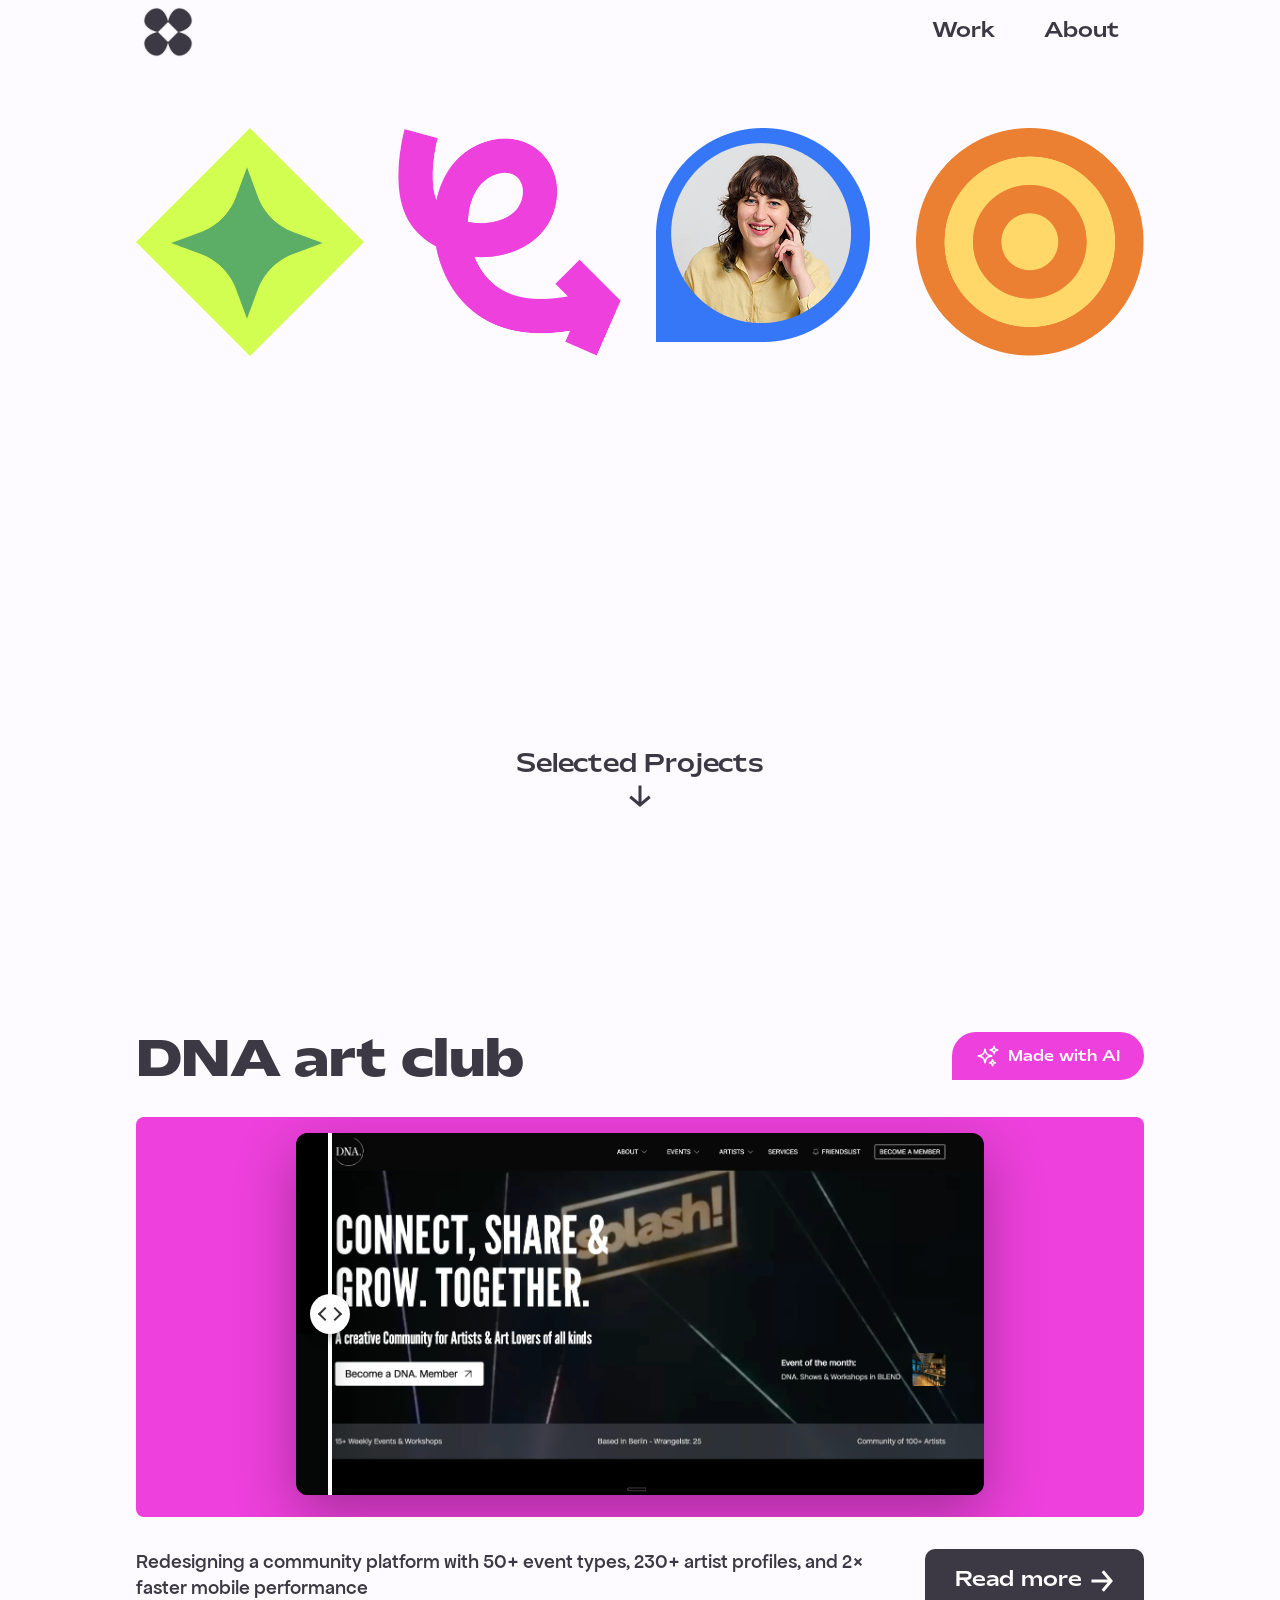
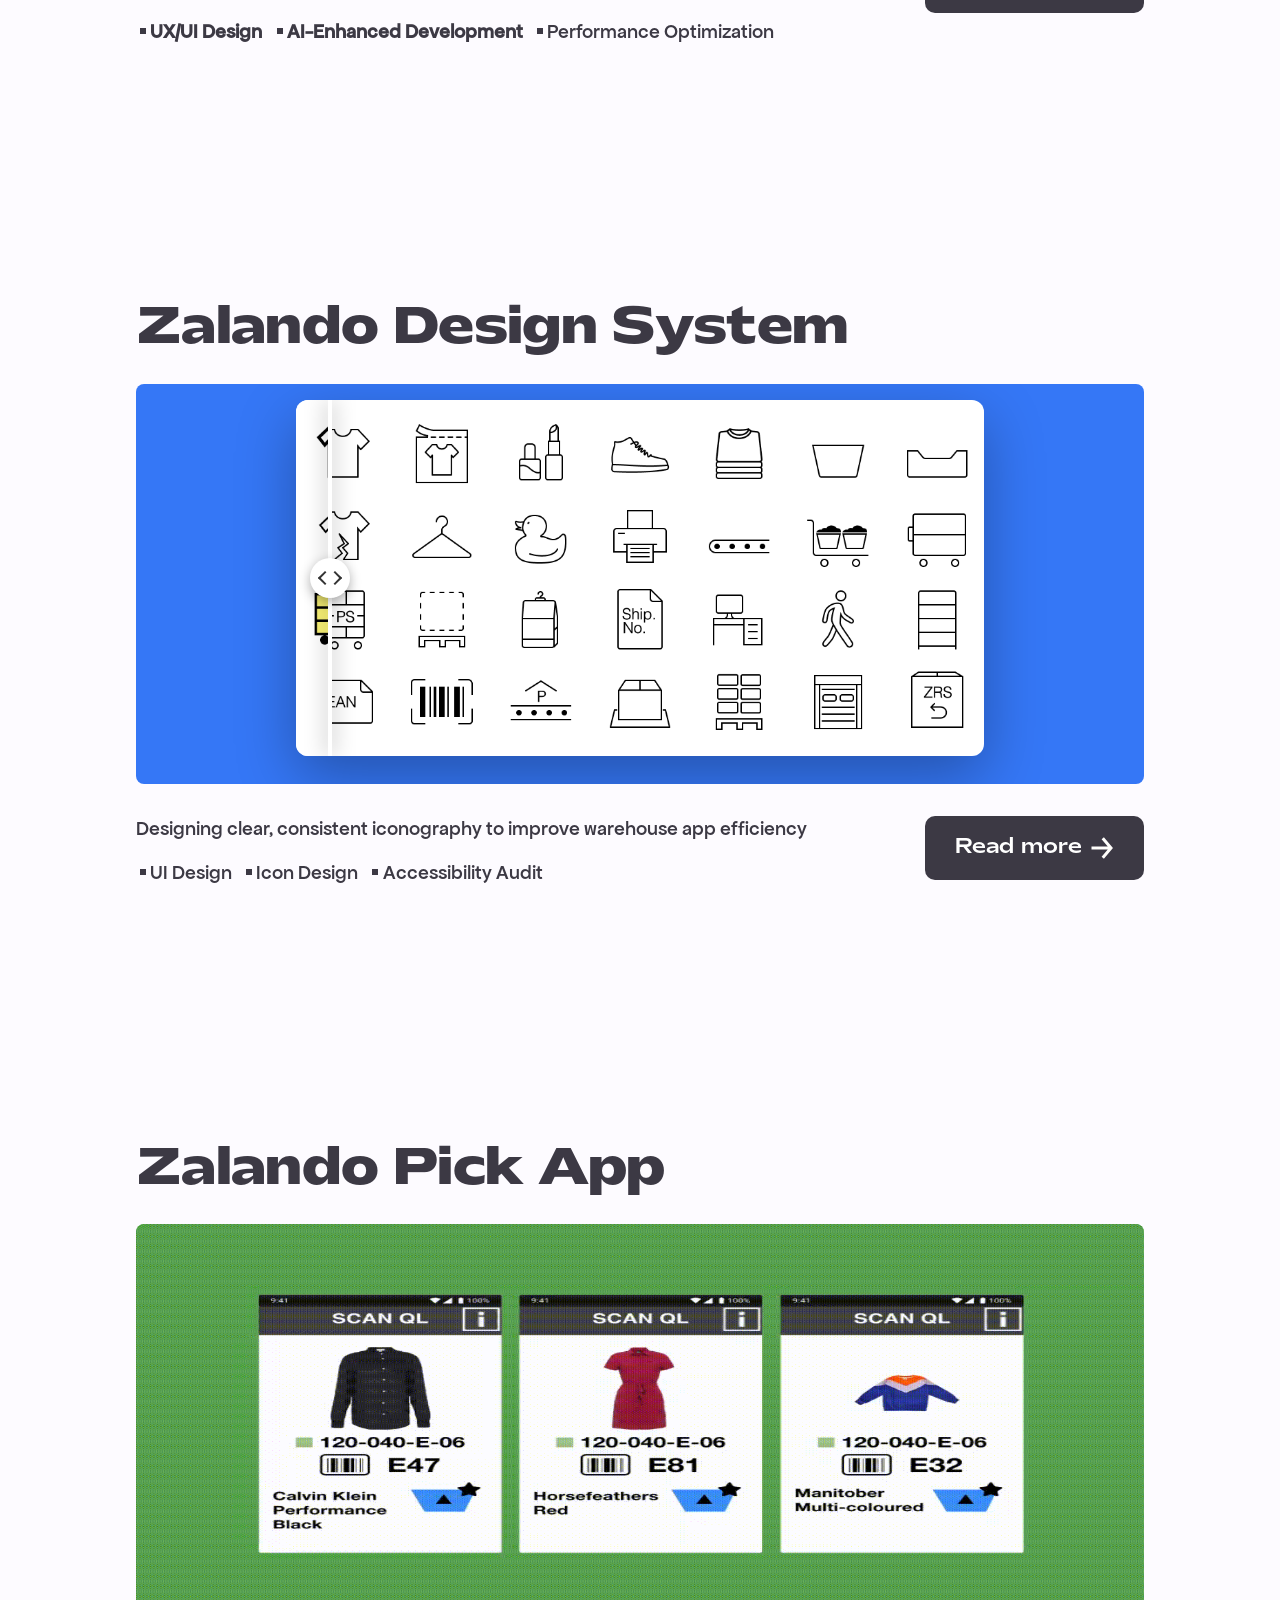
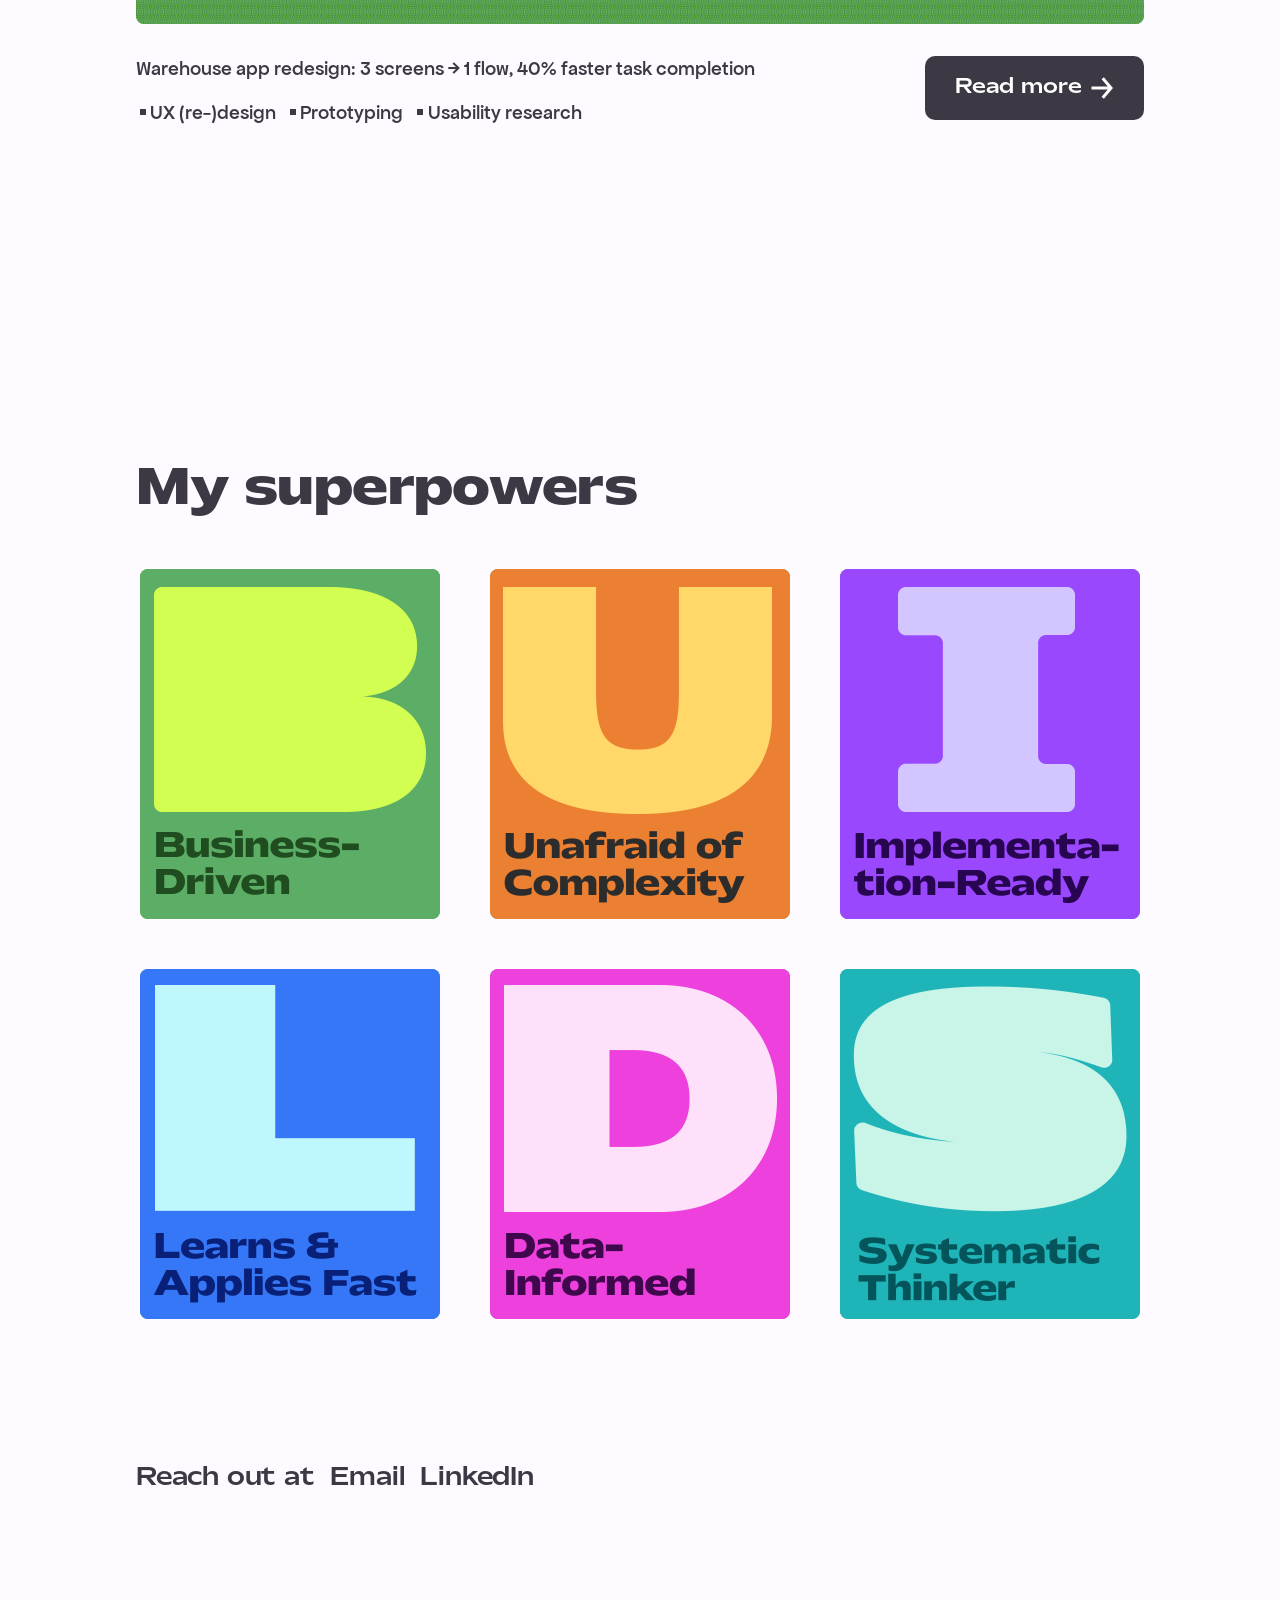
==== index.html @ 2220e1f1 "Add pink hover effect to DNA Art Club read more button" ====
<!DOCTYPE html><!--  Last Published: Mon Apr 06 2026 17:07:35 GMT+0000 (Coordinated Universal Time)  -->
<html data-wf-page="660efa0300e63d18095c25e3" data-wf-site="660efa0300e63d18095c25d5" lang="en">
<head>
  <meta charset="utf-8">
  <title>Product (UX/UI) Design Portfolio of Anastasiia Yezhyzhanska</title>
  <meta content="Product Designer with marketing background who translates data insights into intuitive designs that drive measurable impact. Quickly picks up tools, embraces complexity, values empathy, curiosity, and systematic thinking. Seeking a purpose-driven company with a collaborative design team. Open for job opportunities" name="description">
  <meta content="Product (UX/UI) Design Portfolio of Anastasiia Yezhyzhanska" property="og:title">
  <meta content="https://cdn.prod.website-files.com/660efa0300e63d18095c25d5/685d3a9c6439c8dfc454fe76_website%20thumbnail.png" property="og:image">
  <meta content="Product (UX/UI) Design Portfolio of Anastasiia Yezhyzhanska" property="twitter:title">
  <meta content="width=device-width, initial-scale=1" name="viewport">
  <link href="css/normalize.css" rel="stylesheet" type="text/css">
  <link href="css/webflow.css" rel="stylesheet" type="text/css">
  <link href="css/nastias-portfolio.webflow.css" rel="stylesheet" type="text/css">
  <script type="text/javascript">!function(o,c){var n=c.documentElement,t=" w-mod-";n.className+=t+"js",("ontouchstart"in o||o.DocumentTouch&&c instanceof DocumentTouch)&&(n.className+=t+"touch")}(window,document);</script>
  <link href="images/favicon.png" rel="shortcut icon" type="image/x-icon">
  <link href="images/webclip.png" rel="apple-touch-icon">
  <script type="application/ld+json">
{
  "@context": "https://schema.org",
  "@type": "ProfilePage",
  "name": "Product (UX/UI) Design Portfolio of Anastasiia Yezhyzhanska",
  "description": "Product Designer with marketing background who translates data insights into intuitive designs that drive measurable impact",
  "inLanguage": "en",
  "url": "/",
  "mainEntity": {
    "@type": "Person",
    "name": "Anastasiia Yezhyzhanska",
    "jobTitle": "Product Designer",
    "description": "Product Designer with marketing background who translates data insights into intuitive designs that drive measurable impact",
    "email": "nastia.ez@gmail.com",
    "image": "https://cdn.prod.website-files.com/660efa0300e63d18095c25d5/683c47eebcb1b495164f7d42_Illustration3.png",
    "sameAs": [
      "https://www.linkedin.com/in/anastasia-yeshyshanska/"
    ],
    "knowsAbout": [
      "UX Design",
      "UI Design",
      "Product Design",
      "Digital Marketing",
      "Design Systems",
      "User Research",
      "Usability Testing",
      "Prototyping",
      "Accessibility",
      "Icon Design"
    ],
    "hasCredential": [
      {
        "@type": "EducationalOccupationalCredential",
        "name": "Google UX Design Certificate",
        "credentialCategory": "Professional Certificate"
      },
      {
        "@type": "EducationalOccupationalCredential",
        "name": "Google Digital Marketing Certificate",
        "credentialCategory": "Professional Certificate"
      }
    ]
  }
}
</script>
  <script defer="" src="https://cloud.umami.is/script.js" data-website-id="c76142f6-309d-4f0c-a19d-2bd54506bcb9"></script>
</head>
<body>
  <div data-animation="default" data-collapse="medium" data-duration="400" data-easing="ease" data-easing2="ease" role="banner" class="navbar w-nav">
    <div class="container-nav w-container">
      <a data-w-id="56447990-2431-6577-b7d1-31df146c0014" href="index.html" aria-current="page" class="brand w-nav-brand w--current"><img data-w-id="56447990-2431-6577-b7d1-31df146c0015" loading="lazy" alt="Logo in shape of a flower nastia design black" src="images/Logo-nastia-design-black.png"></a>
      <nav role="navigation" class="nav-menu-mobile w-nav-menu">
        <a data-w-id="56447990-2431-6577-b7d1-31df146c0017" href="#work" class="nav-link w-inline-block">
          <div class="text-link-underline"></div>
          <div class="text-block">Work</div>
        </a>
        <a data-w-id="56447990-2431-6577-b7d1-31df146c001a" href="#about" class="nav-link w-inline-block">
          <div class="text-link-underline"></div>
          <div class="text-block">About</div>
        </a>
      </nav>
      <div class="menu-button w-nav-button"><img loading="lazy" src="images/menu-icon.png" alt="hamburger menu"></div>
    </div>
  </div>
  <section class="section-home-hero">
    <div class="container-large">
      <div id="w-node-_50bcda06-9f12-b8ef-3ac8-9069650fecab-095c25e3" class="w-layout-layout quick-stack-work-main wf-layout-layout">
        <div class="w-layout-cell"><img src="images/Illustration1.png" loading="lazy" style="-webkit-transform:translate3d(0, 0, 0) scale3d(1, 1, 1) rotateX(0) rotateY(0) rotateZ(0deg) skew(0, 0);-moz-transform:translate3d(0, 0, 0) scale3d(1, 1, 1) rotateX(0) rotateY(0) rotateZ(0deg) skew(0, 0);-ms-transform:translate3d(0, 0, 0) scale3d(1, 1, 1) rotateX(0) rotateY(0) rotateZ(0deg) skew(0, 0);transform:translate3d(0, 0, 0) scale3d(1, 1, 1) rotateX(0) rotateY(0) rotateZ(0deg) skew(0, 0)" data-w-id="7b1a85a9-d023-a354-3fd4-c23b3a121c51" alt="Illustration 1 - green diamond"></div>
        <div class="w-layout-cell"><img src="images/Illustration2.png" loading="lazy" style="-webkit-transform:translate3d(0, 0, 0) scale3d(1, 1, 1) rotateX(0) rotateY(0) rotateZ(0deg) skew(0, 0);-moz-transform:translate3d(0, 0, 0) scale3d(1, 1, 1) rotateX(0) rotateY(0) rotateZ(0deg) skew(0, 0);-ms-transform:translate3d(0, 0, 0) scale3d(1, 1, 1) rotateX(0) rotateY(0) rotateZ(0deg) skew(0, 0);transform:translate3d(0, 0, 0) scale3d(1, 1, 1) rotateX(0) rotateY(0) rotateZ(0deg) skew(0, 0)" data-w-id="4d69e1eb-6c72-b77b-f48d-1dcb4fc1de46" alt="Illustration 2 - pink arrow"></div>
        <div class="w-layout-cell"><img src="images/Illustration3.png" loading="lazy" style="-webkit-transform:translate3d(0, 0, 0) scale3d(1, 1, 1) rotateX(0) rotateY(null) rotateZ(0deg) skew(0, 0);-moz-transform:translate3d(0, 0, 0) scale3d(1, 1, 1) rotateX(0) rotateY(null) rotateZ(0deg) skew(0, 0);-ms-transform:translate3d(0, 0, 0) scale3d(1, 1, 1) rotateX(0) rotateY(null) rotateZ(0deg) skew(0, 0);transform:translate3d(0, 0, 0) scale3d(1, 1, 1) rotateX(0) rotateY(null) rotateZ(0deg) skew(0, 0);transform-style:preserve-3d" data-w-id="7535cc50-1205-7c90-1c3f-e87dc323d5d8" alt="Illustration 3 - Anastasiia Yezhyzhanska photo"></div>
        <div class="w-layout-cell"><img src="images/Illustration4.png" loading="lazy" style="-webkit-transform:translate3d(0, 0, 0) scale3d(1, 1, 1) rotateX(0) rotateY(0) rotateZ(0) skew(0deg, 0deg);-moz-transform:translate3d(0, 0, 0) scale3d(1, 1, 1) rotateX(0) rotateY(0) rotateZ(0) skew(0deg, 0deg);-ms-transform:translate3d(0, 0, 0) scale3d(1, 1, 1) rotateX(0) rotateY(0) rotateZ(0) skew(0deg, 0deg);transform:translate3d(0, 0, 0) scale3d(1, 1, 1) rotateX(0) rotateY(0) rotateZ(0) skew(0deg, 0deg)" data-w-id="c585610b-dc27-5aa2-4567-acc34f4bdeef" alt="Illustration 4 - orange aim"></div>
      </div>
      <div id="w-node-af230d68-3199-d7da-4e68-631b4ef4b66f-095c25e3" class="hero-text-wrapper">
        <div id="w-node-db89e01f-3e58-c839-a5f3-46a62ffecd7d-095c25e3" class="w-layout-layout quick-stack-work-main wf-layout-layout">
          <div id="w-node-db89e01f-3e58-c839-a5f3-46a62ffecd7e-095c25e3" class="w-layout-cell">
            <p data-figma-id="119:243" data-w-id="8099e180-950b-e6cb-9d9e-b84ef030b881" style="opacity:0" class="work-main-heading">Hi! I am</p>
          </div>
          <div id="w-node-db89e01f-3e58-c839-a5f3-46a62ffecd80-095c25e3" class="w-layout-cell description-cell">
            <div id="w-node-_919f8e26-0bd6-5692-669b-b07d7eef91b5-095c25e3" data-w-id="919f8e26-0bd6-5692-669b-b07d7eef91b5" style="opacity:0" class="description-container">
              <p data-figma-id="119:244" class="work-description-text"><span class="text-span---description">Product designer</span> who thinks in systems and ships in code</p>
            </div>
          </div>
        </div>
        <div id="w-node-_24a54450-e55d-b4cc-3684-d9b6a762a7eb-095c25e3" class="w-layout-layout quick-stack-work-main wf-layout-layout">
          <div id="w-node-_24a54450-e55d-b4cc-3684-d9b6a762a7f5-095c25e3" class="w-layout-cell">
            <p data-figma-id="119:243" data-w-id="24a54450-e55d-b4cc-3684-d9b6a762a7f6" style="opacity:0" class="work-main-heading">Anastasiia </p>
          </div>
          <div class="w-layout-cell"></div>
        </div>
      </div>
      <div data-figma-id="404:389" class="header-wrapper-center">
        <p data-figma-id="404:391" class="heading-4">Selected Projects</p>
        <a href="#work" class="link-block w-inline-block"><img class="icon-main" src="images/rivet-iconsarrow-left_1.svg" data-figma-image-id="682743377be6f7c9c54f261d" alt="arrow down" data-figma-id="420:235" data-figma-image-hash="8457432488b96727f64a87c9799f0abc" loading="lazy"></a>
      </div>
    </div>
  </section>
  <section id="work" class="section-cards">
    <div class="container-large">
      <div id="w-node-b6030549-5edf-d8e6-b9c5-740bb1b436ab-095c25e3" class="cards-wrapper">
        <div id="w-node-f100ad46-fe5e-e4b2-2926-f27a1928baf6-095c25e3" class="w-layout-layout quick-stack-cards wf-layout-layout">
          <div id="w-node-f100ad46-fe5e-e4b2-2926-f27a1928baf7-095c25e3" class="w-layout-cell">
            <p data-figma-id="404:545" class="heading-2">DNA art club</p>
          </div>
          <div class="w-layout-cell button-wrap-cell">
            <div class="tag-container"><img src="images/sparkles.svg" loading="lazy" alt="" class="icon-small">
              <div class="shine-overlay"></div>
              <p data-figma-id="404:545" class="tag-text">Made with AI</p>
            </div>
          </div>
          <div id="w-node-_3965527d-38bf-eca6-1b6c-5274c863c902-095c25e3" class="w-layout-cell">
            <div class="next-case-wrapper">
              <div class="project-thumbnail dna">
                <div class="w-embed w-script">
                  <div class="before-after-slider">
                    <div class="image-container">
                      <img class="image-after" src="images/home-page-new.webp" alt="After">
                      <img class="image-before" src="images/home-page-old.webp" alt="Before">
                      <div class="slider-handle" id="slider-handle">
                        <div class="slider-line"></div>
                        <div class="slider-button"></div>
                      </div>
                    </div>
                  </div>
                  <style>
  .before-after-slider {
    width: 100%;
    position: relative;
    padding: 3rem 6rem;
  }
  @media (max-width: 478px) {
    .before-after-slider {
      padding: 4rem 0.5rem;
    }
  }
  .image-container {
    position: relative;
    width: 100%;
    overflow: hidden;
    border-radius: 12px;
    box-shadow: 0 20px 60px rgba(0, 0, 0, 0.3);
    cursor: ew-resize;
  }
  .image-after, .image-before {
    display: block;
    width: 100%;
    height: auto;
  }
  .image-before {
    position: absolute;
    top: 0;
    left: 0;
    width: 100%;
    height: 100%;
    object-fit: cover;
    clip-path: inset(0 95% 0 0);
  }
  .slider-handle {
    position: absolute;
    top: 0;
    left: 5%;
    width: 4px;
    height: 100%;
    background: white;
    cursor: ew-resize;
    transform: translateX(-50%);
    z-index: 10;
  }
  .slider-line {
    width: 4px;
    height: 100%;
    background: white;
    box-shadow: 0 0 20px rgba(0,0,0,0.5);
  }
  .slider-button {
    position: absolute;
    top: 50%;
    left: 50%;
    width: 40px;
    height: 40px;
    background: white;
    border-radius: 50%;
    transform: translate(-50%, -50%);
    box-shadow: 0 4px 12px rgba(0,0,0,0.3);
    cursor: ew-resize;
  }
  .slider-button::before,
  .slider-button::after {
    content: '';
    position: absolute;
    top: 50%;
    width: 8px;
    height: 8px;
    border-top: 2px solid #333;
    transform: translateY(-50%);
  }
  .slider-button::before {
    left: 10px;
    border-left: 2px solid #333;
    transform: translateY(-50%) rotate(-45deg);
  }
  .slider-button::after {
    right: 10px;
    border-right: 2px solid #333;
    transform: translateY(-50%) rotate(45deg);
  }
</style>
                  <script>
(function() {
  const container = document.querySelector('.image-container');
  const handle = document.getElementById('slider-handle');
  const beforeImage = document.querySelector('.image-before');
  if (!container || !handle || !beforeImage) return;
  let isDragging = false;
  function updateSlider(x) {
    const rect = container.getBoundingClientRect();
    const position = Math.max(0, Math.min(x - rect.left, rect.width));
    const percentage = (position / rect.width) * 100;
    handle.style.left = percentage + '%';
    beforeImage.style.clipPath = `inset(0 ${100 - percentage}% 0 0)`;
  }
  handle.addEventListener('mousedown', function(e) {
    isDragging = true;
    e.preventDefault();
  });
  container.addEventListener('mousedown', function(e) {
    isDragging = true;
    updateSlider(e.clientX);
  });
  document.addEventListener('mousemove', function(e) {
    if (!isDragging) return;
    updateSlider(e.clientX);
  });
  document.addEventListener('mouseup', function() {
    isDragging = false;
  });
  handle.addEventListener('touchstart', function(e) {
    isDragging = true;
    e.preventDefault();
  });
  container.addEventListener('touchstart', function(e) {
    isDragging = true;
    updateSlider(e.touches[0].clientX);
  });
  document.addEventListener('touchmove', function(e) {
    if (!isDragging) return;
    updateSlider(e.touches[0].clientX);
  });
  document.addEventListener('touchend', function() {
    isDragging = false;
  });
})();
</script>
                  <style>
/* Hero Section Spacing */
.before-after-slider {
  padding: 1rem 10rem; !important;
}
/* Adjust for tablet */
@media (max-width: 640px) {
.before-after-slider {
  padding: 5rem 1rem; !important;
  }
}
/* Adjust for mobile horizontal */
@media (max-width: 480px) {
.before-after-slider {
  padding: 5rem 1rem; !important;
  }
}
/* Adjust for mobile */
@media (max-width: 320px) {
 .before-after-slider {
  padding: 5rem 2rem; !important;
  }
}
</style>
                </div>
              </div>
            </div>
          </div>
          <div id="w-node-_7e571279-a454-82a2-b27e-b33bcfc781bf-095c25e3" class="w-layout-cell">
            <div data-figma-id="404:544" class="card-content">
              <p data-figma-id="404:547" class="paragraph">Redesigning a community platform with 50+ event types, 230+ artist profiles, and 2× faster mobile performance</p>
              <div data-figma-id="404:548" class="tags">
                <div data-figma-id="404:549" class="tag">
                  <div data-figma-id="404:550" class="icon-list-2"><img class="list-point" src="images/Rectangle-1307.svg" data-figma-image-id="6827433710b7e301ffc41c4a" alt="List point" data-figma-id="404:551" data-figma-image-hash="bd3e3599511490757391ec1d97a3c4b4" loading="lazy"></div>
                  <p data-figma-id="404:552" class="paragraph"><strong>UX/UI Design</strong></p>
                </div>
                <div data-figma-id="404:553" class="tag">
                  <div data-figma-id="404:554" class="icon-list-2"><img class="list-point" src="images/Rectangle-1307.svg" data-figma-image-id="6827433710b7e301ffc41c4a" alt="List point" data-figma-id="404:555" data-figma-image-hash="bd3e3599511490757391ec1d97a3c4b4" loading="lazy"></div>
                  <p data-figma-id="404:556" class="paragraph"><strong>AI-Enhanced Development</strong></p>
                </div>
                <div data-figma-id="404:557" class="tag">
                  <div data-figma-id="404:558" class="icon-list-2"><img class="list-point" src="images/Rectangle-1307.svg" data-figma-image-id="6827433710b7e301ffc41c4a" alt="List point" data-figma-id="404:559" data-figma-image-hash="bd3e3599511490757391ec1d97a3c4b4" loading="lazy"></div>
                  <p data-figma-id="404:560" class="paragraph">Performance Optimization</p>
                </div>
              </div>
            </div>
          </div>
          <div class="w-layout-cell button-wrap-cell">
            <a data-umami-event="dna-button" href="dna-art-club-redesign.html" class="link-block w-inline-block">
              <div class="button-wrap is-pink">
                <div class="button-inner">
                  <div class="button-text-wrapper">
                    <div text="Text" class="button-text">Read more</div>
                  </div>
                  <div class="button-icon"><img class="icon-main" src="images/rivet-iconsarrow-left.svg" data-figma-image-id="682743377be6f7c9c54f261d" alt="arrow right" data-figma-id="420:235" data-figma-image-hash="8457432488b96727f64a87c9799f0abc" loading="lazy"></div>
                </div>
              </div>
            </a>
          </div>
        </div>
        <div id="w-node-_4ea96eeb-da43-803b-d25f-08441fb6e2c2-095c25e3" class="w-layout-layout quick-stack-cards wf-layout-layout">
          <div id="w-node-_4ea96eeb-da43-803b-d25f-08441fb6e2c3-095c25e3" class="w-layout-cell">
            <p data-figma-id="404:545" class="heading-2">Zalando Design System</p>
          </div>
          <div class="w-layout-cell"></div>
          <div id="w-node-_4ea96eeb-da43-803b-d25f-08441fb6e2c7-095c25e3" class="w-layout-cell">
            <div class="next-case-wrapper">
              <div class="project-thumbnail zds">
                <div class="w-embed w-script">
                  <div class="before-after-slider">
                    <div class="image-container">
                      <img class="image-after" src="images/ZDS-before.png" alt="After">
                      <img class="image-before" src="images/ZDS-after.png" alt="Before">
                      <div class="slider-handle">
                        <div class="slider-line"></div>
                        <div class="slider-button"></div>
                      </div>
                    </div>
                  </div>
                  <style>
  .before-after-slider {
    width: 100%;
    position: relative;
    padding: 3rem 6rem;
  }
  @media (max-width: 478px) {
    .before-after-slider {
      padding: 4rem 0.5rem;
    }
  }
  .image-container {
    position: relative;
    width: 100%;
    overflow: hidden;
    border-radius: 12px;
    box-shadow: 0 20px 60px rgba(0, 0, 0, 0.3);
    cursor: ew-resize;
  }
  .image-after, .image-before {
    display: block;
    width: 100%;
    height: auto;
  }
  .image-before {
    position: absolute;
    top: 0;
    left: 0;
    width: 100%;
    height: 100%;
    object-fit: cover;
    clip-path: inset(0 95% 0 0);
  }
  .slider-handle {
    position: absolute;
    top: 0;
    left: 5%;
    width: 4px;
    height: 100%;
    background: white;
    cursor: ew-resize;
    transform: translateX(-50%);
    z-index: 10;
  }
  .slider-line {
    width: 4px;
    height: 100%;
    background: white;
    box-shadow: 0 0 20px rgba(0,0,0,0.5);
  }
  .slider-button {
    position: absolute;
    top: 50%;
    left: 50%;
    width: 40px;
    height: 40px;
    background: white;
    border-radius: 50%;
    transform: translate(-50%, -50%);
    box-shadow: 0 4px 12px rgba(0,0,0,0.3);
    cursor: ew-resize;
  }
  .slider-button::before,
  .slider-button::after {
    content: '';
    position: absolute;
    top: 50%;
    width: 8px;
    height: 8px;
    border-top: 2px solid #333;
    transform: translateY(-50%);
  }
  .slider-button::before {
    left: 10px;
    border-left: 2px solid #333;
    transform: translateY(-50%) rotate(-45deg);
  }
  .slider-button::after {
    right: 10px;
    border-right: 2px solid #333;
    transform: translateY(-50%) rotate(45deg);
  }
</style>
                  <script>
document.querySelectorAll('.before-after-slider').forEach(slider => {
  const container = slider.querySelector('.image-container');
  const handle = slider.querySelector('.slider-handle');
  const beforeImage = slider.querySelector('.image-before');
  if (!container || !handle || !beforeImage) return;
  let isDragging = false;
  function updateSlider(x) {
    const rect = container.getBoundingClientRect();
    const position = Math.max(0, Math.min(x - rect.left, rect.width));
    const percentage = (position / rect.width) * 100;
    handle.style.left = percentage + '%';
    beforeImage.style.clipPath = `inset(0 ${100 - percentage}% 0 0)`;
  }
  handle.addEventListener('mousedown', (e) => { isDragging = true; e.preventDefault(); });
  container.addEventListener('mousedown', (e) => { isDragging = true; updateSlider(e.clientX); });
  document.addEventListener('mousemove', (e) => { if (isDragging) updateSlider(e.clientX); });
  document.addEventListener('mouseup', () => { isDragging = false; });
  handle.addEventListener('touchstart', (e) => { isDragging = true; e.preventDefault(); });
  container.addEventListener('touchstart', (e) => { isDragging = true; updateSlider(e.touches[0].clientX); });
  document.addEventListener('touchmove', (e) => { if (isDragging) updateSlider(e.touches[0].clientX); });
  document.addEventListener('touchend', () => { isDragging = false; });
});
</script>
                  <style>
/* Hero Section Spacing */
.before-after-slider {
  padding: 1rem 10rem; !important;
}
/* Adjust for tablet */
@media (max-width: 640px) {
.before-after-slider {
  padding: 5rem 1rem; !important;
  }
}
/* Adjust for mobile horizontal */
@media (max-width: 480px) {
.before-after-slider {
  padding: 5rem 1rem; !important;
  }
}
/* Adjust for mobile */
@media (max-width: 320px) {
 .before-after-slider {
  padding: 5rem 2rem; !important;
  }
}
</style>
                </div>
              </div>
            </div>
          </div>
          <div id="w-node-_4ea96eeb-da43-803b-d25f-08441fb6e2cb-095c25e3" class="w-layout-cell">
            <div data-figma-id="404:544" class="card-content">
              <p data-figma-id="404:547" class="paragraph">Designing clear, consistent iconography to improve warehouse app efficiency</p>
              <div data-figma-id="404:548" class="tags">
                <div data-figma-id="404:549" class="tag">
                  <div data-figma-id="404:550" class="icon-list-2"><img class="list-point" src="images/Rectangle-1307.svg" data-figma-image-id="6827433710b7e301ffc41c4a" alt="List point" data-figma-id="404:551" data-figma-image-hash="bd3e3599511490757391ec1d97a3c4b4" loading="lazy"></div>
                  <p data-figma-id="404:552" class="paragraph">UI Design</p>
                </div>
                <div data-figma-id="404:553" class="tag">
                  <div data-figma-id="404:554" class="icon-list-2"><img class="list-point" src="images/Rectangle-1307.svg" data-figma-image-id="6827433710b7e301ffc41c4a" alt="List point" data-figma-id="404:555" data-figma-image-hash="bd3e3599511490757391ec1d97a3c4b4" loading="lazy"></div>
                  <p data-figma-id="404:556" class="paragraph">Icon Design</p>
                </div>
                <div data-figma-id="404:557" class="tag">
                  <div data-figma-id="404:558" class="icon-list-2"><img class="list-point" src="images/Rectangle-1307.svg" data-figma-image-id="6827433710b7e301ffc41c4a" alt="List point" data-figma-id="404:559" data-figma-image-hash="bd3e3599511490757391ec1d97a3c4b4" loading="lazy"></div>
                  <p data-figma-id="404:560" class="paragraph">Accessibility Audit</p>
                </div>
              </div>
            </div>
          </div>
          <div class="w-layout-cell button-wrap-cell">
            <a data-umami-event="zds-button" href="zalando-design-system.html" class="link-block w-inline-block">
              <div class="button-wrap is-blue">
                <div class="button-inner">
                  <div class="button-text-wrapper">
                    <div text="Text" class="button-text">Read more</div>
                  </div>
                  <div class="button-icon"><img class="icon-main" src="images/rivet-iconsarrow-left.svg" data-figma-image-id="682743377be6f7c9c54f261d" alt="arrow right" data-figma-id="420:235" data-figma-image-hash="8457432488b96727f64a87c9799f0abc" loading="lazy"></div>
                </div>
              </div>
            </a>
          </div>
        </div>
        <div id="w-node-_49de4840-3125-e440-322c-fd3b9468dac3-095c25e3" class="w-layout-layout quick-stack-cards wf-layout-layout">
          <div id="w-node-_49de4840-3125-e440-322c-fd3b9468dac4-095c25e3" class="w-layout-cell">
            <p data-figma-id="404:545" class="heading-2">Zalando Pick App</p>
          </div>
          <div class="w-layout-cell"></div>
          <div id="w-node-_49de4840-3125-e440-322c-fd3b9468dac8-095c25e3" class="w-layout-cell">
            <a data-umami-event="pick-thumbnail-button" href="zalando-pick-app.html" class="pick-link w-inline-block">
              <div class="next-case-wrapper">
                <div class="project-thumbnail pick"><img class="card-picture-pick" src="images/Pick-hero.gif" data-figma-image-id="6824801a0c46d6f2b06da1ad" alt="Mobile app interface showing scanned item list with codes and images of a black shirt, red dress, and multicolored sweater." data-figma-id="404:403" data-figma-image-hash="48ac07d1146e161177efa2734bdd5b4d" loading="lazy"></div>
              </div>
            </a>
          </div>
          <div id="w-node-_49de4840-3125-e440-322c-fd3b9468daca-095c25e3" class="w-layout-cell">
            <div data-figma-id="404:544" class="card-content">
              <p data-figma-id="404:547" class="paragraph">Warehouse app redesign: 3 screens → 1 flow, 40% faster task completion</p>
              <div data-figma-id="404:611" class="tags">
                <div data-figma-id="404:612" class="tag">
                  <div data-figma-id="404:613" class="icon-list-2"><img class="list-point" src="images/Rectangle-1307.svg" data-figma-image-id="6827433710b7e301ffc41c4a" alt="List point" data-figma-id="404:559" data-figma-image-hash="bd3e3599511490757391ec1d97a3c4b4" loading="lazy"></div>
                  <p data-figma-id="404:615" class="paragraph">UX (re-)design</p>
                </div>
                <div data-figma-id="404:616" class="tag">
                  <div data-figma-id="404:617" class="icon-list-2"><img class="list-point" src="images/Rectangle-1307.svg" data-figma-image-id="6827433710b7e301ffc41c4a" alt="List point" data-figma-id="404:559" data-figma-image-hash="bd3e3599511490757391ec1d97a3c4b4" loading="lazy"></div>
                  <p data-figma-id="404:619" class="paragraph">Prototyping</p>
                </div>
                <div data-figma-id="404:620" class="tag">
                  <div data-figma-id="404:621" class="icon-list-2"><img class="list-point" src="images/Rectangle-1307.svg" data-figma-image-id="6827433710b7e301ffc41c4a" alt="List point" data-figma-id="404:559" data-figma-image-hash="bd3e3599511490757391ec1d97a3c4b4" loading="lazy"></div>
                  <p data-figma-id="404:623" class="paragraph">Usability research</p>
                </div>
              </div>
            </div>
          </div>
          <div class="w-layout-cell button-wrap-cell">
            <a data-umami-event="pick-button" href="zalando-pick-app.html" class="link-block w-inline-block">
              <div class="button-wrap is-green">
                <div class="button-inner">
                  <div class="button-text-wrapper">
                    <div text="Text" class="button-text">Read more</div>
                  </div>
                  <div class="button-icon"><img class="icon-main" src="images/rivet-iconsarrow-left.svg" data-figma-image-id="682743377be6f7c9c54f261d" alt="arrow right" data-figma-id="420:235" data-figma-image-hash="8457432488b96727f64a87c9799f0abc" loading="lazy"></div>
                </div>
              </div>
            </a>
          </div>
        </div>
      </div>
    </div>
  </section>
  <section id="about" class="section-about">
    <div class="container-large">
      <p data-figma-id="404:545" class="heading-2">My superpowers</p>
      <div id="w-node-_71f8330f-ba7e-6982-09bb-8df3f6caec61-095c25e3" class="w-layout-layout quick-stack-supperpowers wf-layout-layout">
        <div class="w-layout-cell">
          <div data-w-id="4aaa54d7-b082-5201-7f91-41ea4983712b" class="superpower-wrapper">
            <div class="superpower-card">
              <div class="superpower-front"><img src="images/Supperpower1.png" loading="lazy" alt="Hybrid background - design and marketing"></div>
              <div class="superpower-back is-green">
                <p class="paragraph-big">My Master&#x27;s in Brand Management and experience as a media planner for LEGO taught me to design <strong class="bold-text">solutions that serve both users and business goals</strong> — not just pretty interfaces.</p>
              </div>
            </div>
          </div>
        </div>
        <div class="w-layout-cell">
          <div data-w-id="9279aeb7-e1d8-f20c-1ad4-90dc56be089d" class="superpower-wrapper">
            <div class="superpower-card">
              <div class="superpower-front"><img src="images/Supperpower2.png" loading="lazy" alt="UX Research Experience"></div>
              <div class="superpower-back is-orange">
                <p class="paragraph-big">I&#x27;ve designed <strong class="bold-text">warehouse applications and B2B tools</strong> at Zalando — notoriously complex software requiring clarity for non-desk users. I don&#x27;t shy away from hard problems.</p>
              </div>
            </div>
          </div>
        </div>
        <div class="w-layout-cell">
          <div data-w-id="48877aef-0a4c-f380-927f-6d452a6bb2ae" class="superpower-wrapper">
            <div class="superpower-card">
              <div class="superpower-front"><img src="images/Supperpower4.png" loading="lazy" alt="Design Systems"></div>
              <div class="superpower-back is-purple">
                <p class="paragraph-big">I don&#x27;t just design — I build. From <strong class="bold-text">Figma to HTML</strong>, Webflow sites, to <strong class="bold-text">vibe coding with Claude Code</strong>. I can take ideas from concept to working product.</p>
              </div>
            </div>
          </div>
        </div>
        <div class="w-layout-cell">
          <div data-w-id="62e25198-9495-3b23-1327-4f9a3e86595c" class="superpower-wrapper">
            <div class="superpower-card">
              <div class="superpower-front"><img src="images/Supperpower3.png" loading="lazy" alt="International Perspective"></div>
              <div class="superpower-back is-blue">
                <p class="paragraph-big"><strong class="bold-text">Self-taught design systems</strong> via YouTube. Now exploring <strong class="bold-text">AI tools for ideation, wireframing, and code generation</strong>. I pick up new tools quickly and integrate them into my workflow.</p>
              </div>
            </div>
          </div>
        </div>
        <div class="w-layout-cell">
          <div data-w-id="28d8c4c0-2ea6-03b2-1c4f-2467423920a8" class="superpower-wrapper">
            <div class="superpower-card">
              <div class="superpower-front"><img src="images/Supperpower5.png" loading="lazy" alt="Active collaboration"></div>
              <div class="superpower-back is-pink">
                <p class="paragraph-big">I quantify design impact with metrics, conduct <strong class="bold-text">competitive analyses with pricing matrices</strong>, and write <strong class="bold-text">Google Sheets AI functions</strong> to extract insights. Design decisions backed by evidence.</p>
              </div>
            </div>
          </div>
        </div>
        <div class="w-layout-cell">
          <div data-w-id="67037907-e71b-c5ac-925d-531f59b834a7" class="superpower-wrapper">
            <div class="superpower-card">
              <div class="superpower-front"><img src="images/Supperpower6.png" loading="lazy" alt="Versatile toolkit"></div>
              <div class="superpower-back is-blue-green">
                <p class="paragraph-big">I&#x27;ve built <strong class="bold-text">iconography-heavy design systems</strong> and organize complex information clearly. Structure and consistency are how I <strong class="bold-text">scale design work</strong>.</p>
              </div>
            </div>
          </div>
        </div>
      </div>
    </div>
  </section>
  <section class="section-contact">
    <div class="container-large">
      <div data-figma-id="404:389" class="header-wrapper">
        <p data-figma-id="353:5524 - 0" class="heading-4">Reach out at</p>
        <div class="text-link-wrapper">
          <a data-w-id="9e3b6619-0684-016c-6d3a-bceed1cfe299" href="mailto:nastia.ez@gmail.com" class="contact-link w-inline-block">
            <div style="-webkit-transform:translate3d(0, 0, 0) scale3d(0, null, 1) rotateX(0) rotateY(0) rotateZ(0) skew(0, 0);-moz-transform:translate3d(0, 0, 0) scale3d(0, null, 1) rotateX(0) rotateY(0) rotateZ(0) skew(0, 0);-ms-transform:translate3d(0, 0, 0) scale3d(0, null, 1) rotateX(0) rotateY(0) rotateZ(0) skew(0, 0);transform:translate3d(0, 0, 0) scale3d(0, null, 1) rotateX(0) rotateY(0) rotateZ(0) skew(0, 0)" class="text-link-underline"></div>
            <p data-figma-id="353:5524 - 0" class="heading-4">Email</p>
          </a>
        </div>
        <div class="text-link-wrapper">
          <a data-w-id="882ecba5-b168-8e35-b504-5b0486b13c23" href="https://www.linkedin.com/in/anastasia-yeshyshanska/" target="_blank" class="contact-link w-inline-block">
            <div style="-webkit-transform:translate3d(0, 0, 0) scale3d(0, null, 1) rotateX(0) rotateY(0) rotateZ(0) skew(0, 0);-moz-transform:translate3d(0, 0, 0) scale3d(0, null, 1) rotateX(0) rotateY(0) rotateZ(0) skew(0, 0);-ms-transform:translate3d(0, 0, 0) scale3d(0, null, 1) rotateX(0) rotateY(0) rotateZ(0) skew(0, 0);transform:translate3d(0, 0, 0) scale3d(0, null, 1) rotateX(0) rotateY(0) rotateZ(0) skew(0, 0)" class="text-link-underline"></div>
            <p data-figma-id="353:5524 - 0" class="heading-4">LinkedIn</p>
          </a>
        </div>
      </div>
    </div>
  </section>
  <script src="https://d3e54v103j8qbb.cloudfront.net/js/jquery-3.5.1.min.dc5e7f18c8.js?site=660efa0300e63d18095c25d5" type="text/javascript" integrity="sha256-9/aliU8dGd2tb6OSsuzixeV4y/faTqgFtohetphbbj0=" crossorigin="anonymous"></script>
  <script src="js/webflow.js" type="text/javascript"></script>
</body>
</html>
---- css/webflow.css ----
@font-face {
  font-family: 'webflow-icons';
  src: url("[data-uri]") format('truetype');
  font-weight: normal;
  font-style: normal;
}
[class^="w-icon-"],
[class*=" w-icon-"] {
  /* use !important to prevent issues with browser extensions that change fonts */
  font-family: 'webflow-icons' !important;
  speak: none;
  font-style: normal;
  font-weight: normal;
  font-variant: normal;
  text-transform: none;
  line-height: 1;
  /* Better Font Rendering =========== */
  -webkit-font-smoothing: antialiased;
  -moz-osx-font-smoothing: grayscale;
}
.w-icon-slider-right:before {
  content: "\e600";
}
.w-icon-slider-left:before {
  content: "\e601";
}
.w-icon-nav-menu:before {
  content: "\e602";
}
.w-icon-arrow-down:before,
.w-icon-dropdown-toggle:before {
  content: "\e603";
}
.w-icon-file-upload-remove:before {
  content: "\e900";
}
.w-icon-file-upload-icon:before {
  content: "\e903";
}
* {
  -webkit-box-sizing: border-box;
  -moz-box-sizing: border-box;
  box-sizing: border-box;
}
html {
  height: 100%;
}
body {
  margin: 0;
  min-height: 100%;
  background-color: #fff;
  font-family: Arial, sans-serif;
  font-size: 14px;
  line-height: 20px;
  color: #333;
}
img {
  max-width: 100%;
  vertical-align: middle;
  display: inline-block;
}
html.w-mod-touch * {
  background-attachment: scroll !important;
}
.w-block {
  display: block;
}
.w-inline-block {
  max-width: 100%;
  display: inline-block;
}
.w-clearfix:before,
.w-clearfix:after {
  content: " ";
  display: table;
  grid-column-start: 1;
  grid-row-start: 1;
  grid-column-end: 2;
  grid-row-end: 2;
}
.w-clearfix:after {
  clear: both;
}
.w-hidden {
  display: none;
}
.w-button {
  display: inline-block;
  padding: 9px 15px;
  background-color: #3898EC;
  color: white;
  border: 0;
  line-height: inherit;
  text-decoration: none;
  cursor: pointer;
  border-radius: 0;
}
input.w-button {
  -webkit-appearance: button;
}
html[data-w-dynpage] [data-w-cloak] {
  color: transparent !important;
}
.w-code-block {
  margin: unset;
}
pre.w-code-block code {
  all: inherit;
}
.w-optimization {
  display: contents;
}
.w-webflow-badge,
.w-webflow-badge > img {
  box-sizing: unset;
  width: unset;
  height: unset;
  max-height: unset;
  max-width: unset;
  min-height: unset;
  min-width: unset;
  margin: unset;
  padding: unset;
  float: unset;
  clear: unset;
  border: unset;
  border-radius: unset;
  background: unset;
  background-image: unset;
  background-position: unset;
  background-size: unset;
  background-repeat: unset;
  background-origin: unset;
  background-clip: unset;
  background-attachment: unset;
  background-color: unset;
  box-shadow: unset;
  transform: unset;
  transition: unset;
  direction: unset;
  font-family: unset;
  font-weight: unset;
  color: unset;
  font-size: unset;
  line-height: unset;
  font-style: unset;
  font-variant: unset;
  text-align: unset;
  letter-spacing: unset;
  text-decoration: unset;
  text-indent: unset;
  text-transform: unset;
  list-style-type: unset;
  text-shadow: unset;
  vertical-align: unset;
  cursor: unset;
  white-space: unset;
  word-break: unset;
  word-spacing: unset;
  word-wrap: unset;
}
.w-webflow-badge {
  position: fixed !important;
  display: inline-block !important;
  visibility: visible !important;
  opacity: 1 !important;
  z-index: 2147483647 !important;
  top: auto !important;
  right: 12px !important;
  bottom: 12px !important;
  left: auto !important;
  color: #aaadb0 !important;
  background-color: #fff !important;
  border-radius: 3px !important;
  padding: 6px !important;
  font-size: 12px !important;
  line-height: 14px !important;
  text-decoration: none !important;
  transform: none !important;
  margin: 0 !important;
  width: auto !important;
  height: auto !important;
  overflow: unset !important;
  white-space: nowrap;
  box-shadow: 0 0 0 1px rgba(0, 0, 0, 0.1), 0px 1px 3px rgba(0, 0, 0, 0.1);
  cursor: pointer;
}
.w-webflow-badge > img {
  position: unset;
  display: inline-block !important;
  visibility: unset !important;
  opacity: 1 !important;
  vertical-align: middle !important;
}
h1,
h2,
h3,
h4,
h5,
h6 {
  font-weight: bold;
  margin-bottom: 10px;
}
h1 {
  font-size: 38px;
  line-height: 44px;
  margin-top: 20px;
}
h2 {
  font-size: 32px;
  line-height: 36px;
  margin-top: 20px;
}
h3 {
  font-size: 24px;
  line-height: 30px;
  margin-top: 20px;
}
h4 {
  font-size: 18px;
  line-height: 24px;
  margin-top: 10px;
}
h5 {
  font-size: 14px;
  line-height: 20px;
  margin-top: 10px;
}
h6 {
  font-size: 12px;
  line-height: 18px;
  margin-top: 10px;
}
p {
  margin-top: 0;
  margin-bottom: 10px;
}
blockquote {
  margin: 0 0 10px 0;
  padding: 10px 20px;
  border-left: 5px solid #E2E2E2;
  font-size: 18px;
  line-height: 22px;
}
figure {
  margin: 0;
  margin-bottom: 10px;
}
figcaption {
  margin-top: 5px;
  text-align: center;
}
ul,
ol {
  margin-top: 0px;
  margin-bottom: 10px;
  padding-left: 40px;
}
.w-list-unstyled {
  padding-left: 0;
  list-style: none;
}
.w-embed:before,
.w-embed:after {
  content: " ";
  display: table;
  grid-column-start: 1;
  grid-row-start: 1;
  grid-column-end: 2;
  grid-row-end: 2;
}
.w-embed:after {
  clear: both;
}
.w-video {
  width: 100%;
  position: relative;
  padding: 0;
}
.w-video iframe,
.w-video object,
.w-video embed {
  position: absolute;
  top: 0;
  left: 0;
  width: 100%;
  height: 100%;
  border: none;
}
fieldset {
  padding: 0;
  margin: 0;
  border: 0;
}
button,
[type='button'],
[type='reset'] {
  border: 0;
  cursor: pointer;
  -webkit-appearance: button;
}
.w-form {
  margin: 0 0 15px;
}
.w-form-done {
  display: none;
  padding: 20px;
  text-align: center;
  background-color: #dddddd;
}
.w-form-fail {
  display: none;
  margin-top: 10px;
  padding: 10px;
  background-color: #ffdede;
}
label {
  display: block;
  margin-bottom: 5px;
  font-weight: bold;
}
.w-input,
.w-select {
  display: block;
  width: 100%;
  height: 38px;
  padding: 8px 12px;
  margin-bottom: 10px;
  font-size: 14px;
  line-height: 1.42857143;
  color: #333333;
  vertical-align: middle;
  background-color: #ffffff;
  border: 1px solid #cccccc;
}
.w-input::placeholder,
.w-select::placeholder {
  color: #999;
}
.w-input:focus,
.w-select:focus {
  border-color: #3898EC;
  outline: 0;
}
.w-input[disabled],
.w-select[disabled],
.w-input[readonly],
.w-select[readonly],
fieldset[disabled] .w-input,
fieldset[disabled] .w-select {
  cursor: not-allowed;
}
.w-input[disabled]:not(.w-input-disabled),
.w-select[disabled]:not(.w-input-disabled),
.w-input[readonly],
.w-select[readonly],
fieldset[disabled]:not(.w-input-disabled) .w-input,
fieldset[disabled]:not(.w-input-disabled) .w-select {
  background-color: #eeeeee;
}
textarea.w-input,
textarea.w-select {
  height: auto;
}
.w-select {
  background-color: #f3f3f3;
}
.w-select[multiple] {
  height: auto;
}
.w-form-label {
  display: inline-block;
  cursor: pointer;
  font-weight: normal;
  margin-bottom: 0px;
}
.w-radio {
  display: block;
  margin-bottom: 5px;
  padding-left: 20px;
}
.w-radio:before,
.w-radio:after {
  content: " ";
  display: table;
  grid-column-start: 1;
  grid-row-start: 1;
  grid-column-end: 2;
  grid-row-end: 2;
}
.w-radio:after {
  clear: both;
}
.w-radio-input {
  margin: 4px 0 0;
  line-height: normal;
  float: left;
  margin-left: -20px;
}
.w-radio-input {
  margin-top: 3px;
}
.w-file-upload {
  display: block;
  margin-bottom: 10px;
}
.w-file-upload-input {
  width: 0.1px;
  height: 0.1px;
  opacity: 0;
  overflow: hidden;
  position: absolute;
  z-index: -100;
}
.w-file-upload-default,
.w-file-upload-uploading,
.w-file-upload-success {
  display: inline-block;
  color: #333333;
}
.w-file-upload-error {
  display: block;
  margin-top: 10px;
}
.w-file-upload-default.w-hidden,
.w-file-upload-uploading.w-hidden,
.w-file-upload-error.w-hidden,
.w-file-upload-success.w-hidden {
  display: none;
}
.w-file-upload-uploading-btn {
  display: flex;
  font-size: 14px;
  font-weight: normal;
  cursor: pointer;
  margin: 0;
  padding: 8px 12px;
  border: 1px solid #cccccc;
  background-color: #fafafa;
}
.w-file-upload-file {
  display: flex;
  flex-grow: 1;
  justify-content: space-between;
  margin: 0;
  padding: 8px 9px 8px 11px;
  border: 1px solid #cccccc;
  background-color: #fafafa;
}
.w-file-upload-file-name {
  font-size: 14px;
  font-weight: normal;
  display: block;
}
.w-file-remove-link {
  margin-top: 3px;
  margin-left: 10px;
  width: auto;
  height: auto;
  padding: 3px;
  display: block;
  cursor: pointer;
}
.w-icon-file-upload-remove {
  margin: auto;
  font-size: 10px;
}
.w-file-upload-error-msg {
  display: inline-block;
  color: #ea384c;
  padding: 2px 0;
}
.w-file-upload-info {
  display: inline-block;
  line-height: 38px;
  padding: 0 12px;
}
.w-file-upload-label {
  display: inline-block;
  font-size: 14px;
  font-weight: normal;
  cursor: pointer;
  margin: 0;
  padding: 8px 12px;
  border: 1px solid #cccccc;
  background-color: #fafafa;
}
.w-icon-file-upload-icon,
.w-icon-file-upload-uploading {
  display: inline-block;
  margin-right: 8px;
  width: 20px;
}
.w-icon-file-upload-uploading {
  height: 20px;
}
.w-container {
  margin-left: auto;
  margin-right: auto;
  max-width: 940px;
}
.w-container:before,
.w-container:after {
  content: " ";
  display: table;
  grid-column-start: 1;
  grid-row-start: 1;
  grid-column-end: 2;
  grid-row-end: 2;
}
.w-container:after {
  clear: both;
}
.w-container .w-row {
  margin-left: -10px;
  margin-right: -10px;
}
.w-row:before,
.w-row:after {
  content: " ";
  display: table;
  grid-column-start: 1;
  grid-row-start: 1;
  grid-column-end: 2;
  grid-row-end: 2;
}
.w-row:after {
  clear: both;
}
.w-row .w-row {
  margin-left: 0;
  margin-right: 0;
}
.w-col {
  position: relative;
  float: left;
  width: 100%;
  min-height: 1px;
  padding-left: 10px;
  padding-right: 10px;
}
.w-col .w-col {
  padding-left: 0;
  padding-right: 0;
}
.w-col-1 {
  width: 8.33333333%;
}
.w-col-2 {
  width: 16.66666667%;
}
.w-col-3 {
  width: 25%;
}
.w-col-4 {
  width: 33.33333333%;
}
.w-col-5 {
  width: 41.66666667%;
}
.w-col-6 {
  width: 50%;
}
.w-col-7 {
  width: 58.33333333%;
}
.w-col-8 {
  width: 66.66666667%;
}
.w-col-9 {
  width: 75%;
}
.w-col-10 {
  width: 83.33333333%;
}
.w-col-11 {
  width: 91.66666667%;
}
.w-col-12 {
  width: 100%;
}
.w-hidden-main {
  display: none !important;
}
@media screen and (max-width: 991px) {
  .w-container {
    max-width: 728px;
  }
  .w-hidden-main {
    display: inherit !important;
  }
  .w-hidden-medium {
    display: none !important;
  }
  .w-col-medium-1 {
    width: 8.33333333%;
  }
  .w-col-medium-2 {
    width: 16.66666667%;
  }
  .w-col-medium-3 {
    width: 25%;
  }
  .w-col-medium-4 {
    width: 33.33333333%;
  }
  .w-col-medium-5 {
    width: 41.66666667%;
  }
  .w-col-medium-6 {
    width: 50%;
  }
  .w-col-medium-7 {
    width: 58.33333333%;
  }
  .w-col-medium-8 {
    width: 66.66666667%;
  }
  .w-col-medium-9 {
    width: 75%;
  }
  .w-col-medium-10 {
    width: 83.33333333%;
  }
  .w-col-medium-11 {
    width: 91.66666667%;
  }
  .w-col-medium-12 {
    width: 100%;
  }
  .w-col-stack {
    width: 100%;
    left: auto;
    right: auto;
  }
}
@media screen and (max-width: 767px) {
  .w-hidden-main {
    display: inherit !important;
  }
  .w-hidden-medium {
    display: inherit !important;
  }
  .w-hidden-small {
    display: none !important;
  }
  .w-row,
  .w-container .w-row {
    margin-left: 0;
    margin-right: 0;
  }
  .w-col {
    width: 100%;
    left: auto;
    right: auto;
  }
  .w-col-small-1 {
    width: 8.33333333%;
  }
  .w-col-small-2 {
    width: 16.66666667%;
  }
  .w-col-small-3 {
    width: 25%;
  }
  .w-col-small-4 {
    width: 33.33333333%;
  }
  .w-col-small-5 {
    width: 41.66666667%;
  }
  .w-col-small-6 {
    width: 50%;
  }
  .w-col-small-7 {
    width: 58.33333333%;
  }
  .w-col-small-8 {
    width: 66.66666667%;
  }
  .w-col-small-9 {
    width: 75%;
  }
  .w-col-small-10 {
    width: 83.33333333%;
  }
  .w-col-small-11 {
    width: 91.66666667%;
  }
  .w-col-small-12 {
    width: 100%;
  }
}
@media screen and (max-width: 479px) {
  .w-container {
    max-width: none;
  }
  .w-hidden-main {
    display: inherit !important;
  }
  .w-hidden-medium {
    display: inherit !important;
  }
  .w-hidden-small {
    display: inherit !important;
  }
  .w-hidden-tiny {
    display: none !important;
  }
  .w-col {
    width: 100%;
  }
  .w-col-tiny-1 {
    width: 8.33333333%;
  }
  .w-col-tiny-2 {
    width: 16.66666667%;
  }
  .w-col-tiny-3 {
    width: 25%;
  }
  .w-col-tiny-4 {
    width: 33.33333333%;
  }
  .w-col-tiny-5 {
    width: 41.66666667%;
  }
  .w-col-tiny-6 {
    width: 50%;
  }
  .w-col-tiny-7 {
    width: 58.33333333%;
  }
  .w-col-tiny-8 {
    width: 66.66666667%;
  }
  .w-col-tiny-9 {
    width: 75%;
  }
  .w-col-tiny-10 {
    width: 83.33333333%;
  }
  .w-col-tiny-11 {
    width: 91.66666667%;
  }
  .w-col-tiny-12 {
    width: 100%;
  }
}
.w-widget {
  position: relative;
}
.w-widget-map {
  width: 100%;
  height: 400px;
}
.w-widget-map label {
  width: auto;
  display: inline;
}
.w-widget-map img {
  max-width: inherit;
}
.w-widget-map .gm-style-iw {
  text-align: center;
}
.w-widget-map .gm-style-iw > button {
  display: none !important;
}
.w-widget-twitter {
  overflow: hidden;
}
.w-widget-twitter-count-shim {
  display: inline-block;
  vertical-align: top;
  position: relative;
  width: 28px;
  height: 20px;
  text-align: center;
  background: white;
  border: #758696 solid 1px;
  border-radius: 3px;
}
.w-widget-twitter-count-shim * {
  pointer-events: none;
  user-select: none;
}
.w-widget-twitter-count-shim .w-widget-twitter-count-inner {
  position: relative;
  font-size: 15px;
  line-height: 12px;
  text-align: center;
  color: #999;
  font-family: serif;
}
.w-widget-twitter-count-shim .w-widget-twitter-count-clear {
  position: relative;
  display: block;
}
.w-widget-twitter-count-shim.w--large {
  width: 36px;
  height: 28px;
}
.w-widget-twitter-count-shim.w--large .w-widget-twitter-count-inner {
  font-size: 18px;
  line-height: 18px;
}
.w-widget-twitter-count-shim:not(.w--vertical) {
  margin-left: 5px;
  margin-right: 8px;
}
.w-widget-twitter-count-shim:not(.w--vertical).w--large {
  margin-left: 6px;
}
.w-widget-twitter-count-shim:not(.w--vertical):before,
.w-widget-twitter-count-shim:not(.w--vertical):after {
  top: 50%;
  left: 0;
  border: solid transparent;
  content: ' ';
  height: 0;
  width: 0;
  position: absolute;
  pointer-events: none;
}
.w-widget-twitter-count-shim:not(.w--vertical):before {
  border-color: rgba(117, 134, 150, 0);
  border-right-color: #5d6c7b;
  border-width: 4px;
  margin-left: -9px;
  margin-top: -4px;
}
.w-widget-twitter-count-shim:not(.w--vertical).w--large:before {
  border-width: 5px;
  margin-left: -10px;
  margin-top: -5px;
}
.w-widget-twitter-count-shim:not(.w--vertical):after {
  border-color: rgba(255, 255, 255, 0);
  border-right-color: white;
  border-width: 4px;
  margin-left: -8px;
  margin-top: -4px;
}
.w-widget-twitter-count-shim:not(.w--vertical).w--large:after {
  border-width: 5px;
  margin-left: -9px;
  margin-top: -5px;
}
.w-widget-twitter-count-shim.w--vertical {
  width: 61px;
  height: 33px;
  margin-bottom: 8px;
}
.w-widget-twitter-count-shim.w--vertical:before,
.w-widget-twitter-count-shim.w--vertical:after {
  top: 100%;
  left: 50%;
  border: solid transparent;
  content: ' ';
  height: 0;
  width: 0;
  position: absolute;
  pointer-events: none;
}
.w-widget-twitter-count-shim.w--vertical:before {
  border-color: rgba(117, 134, 150, 0);
  border-top-color: #5d6c7b;
  border-width: 5px;
  margin-left: -5px;
}
.w-widget-twitter-count-shim.w--vertical:after {
  border-color: rgba(255, 255, 255, 0);
  border-top-color: white;
  border-width: 4px;
  margin-left: -4px;
}
.w-widget-twitter-count-shim.w--vertical .w-widget-twitter-count-inner {
  font-size: 18px;
  line-height: 22px;
}
.w-widget-twitter-count-shim.w--vertical.w--large {
  width: 76px;
}
.w-background-video {
  position: relative;
  overflow: hidden;
  height: 500px;
  color: white;
}
.w-background-video > video {
  background-size: cover;
  background-position: 50% 50%;
  position: absolute;
  margin: auto;
  width: 100%;
  height: 100%;
  right: -100%;
  bottom: -100%;
  top: -100%;
  left: -100%;
  object-fit: cover;
  z-index: -100;
}
.w-background-video > video::-webkit-media-controls-start-playback-button {
  display: none !important;
  -webkit-appearance: none;
}
.w-background-video--control {
  position: absolute;
  bottom: 1em;
  right: 1em;
  background-color: transparent;
  padding: 0;
}
.w-background-video--control > [hidden] {
  display: none !important;
}
.w-slider {
  position: relative;
  height: 300px;
  text-align: center;
  background: #dddddd;
  clear: both;
  -webkit-tap-highlight-color: rgba(0, 0, 0, 0);
  tap-highlight-color: rgba(0, 0, 0, 0);
}
.w-slider-mask {
  position: relative;
  display: block;
  overflow: hidden;
  z-index: 1;
  left: 0;
  right: 0;
  height: 100%;
  white-space: nowrap;
}
.w-slide {
  position: relative;
  display: inline-block;
  vertical-align: top;
  width: 100%;
  height: 100%;
  white-space: normal;
  text-align: left;
}
.w-slider-nav {
  position: absolute;
  z-index: 2;
  top: auto;
  right: 0;
  bottom: 0;
  left: 0;
  margin: auto;
  padding-top: 10px;
  height: 40px;
  text-align: center;
  -webkit-tap-highlight-color: rgba(0, 0, 0, 0);
  tap-highlight-color: rgba(0, 0, 0, 0);
}
.w-slider-nav.w-round > div {
  border-radius: 100%;
}
.w-slider-nav.w-num > div {
  width: auto;
  height: auto;
  padding: 0.2em 0.5em;
  font-size: inherit;
  line-height: inherit;
}
.w-slider-nav.w-shadow > div {
  box-shadow: 0 0 3px rgba(51, 51, 51, 0.4);
}
.w-slider-nav-invert {
  color: #fff;
}
.w-slider-nav-invert > div {
  background-color: rgba(34, 34, 34, 0.4);
}
.w-slider-nav-invert > div.w-active {
  background-color: #222;
}
.w-slider-dot {
  position: relative;
  display: inline-block;
  width: 1em;
  height: 1em;
  background-color: rgba(255, 255, 255, 0.4);
  cursor: pointer;
  margin: 0 3px 0.5em;
  transition: background-color 100ms, color 100ms;
}
.w-slider-dot.w-active {
  background-color: #fff;
}
.w-slider-dot:focus {
  outline: none;
  box-shadow: 0px 0px 0px 2px #fff;
}
.w-slider-dot:focus.w-active {
  box-shadow: none;
}
.w-slider-arrow-left,
.w-slider-arrow-right {
  position: absolute;
  width: 80px;
  top: 0;
  right: 0;
  bottom: 0;
  left: 0;
  margin: auto;
  cursor: pointer;
  overflow: hidden;
  color: white;
  font-size: 40px;
  -webkit-tap-highlight-color: rgba(0, 0, 0, 0);
  tap-highlight-color: rgba(0, 0, 0, 0);
  user-select: none;
}
.w-slider-arrow-left [class^='w-icon-'],
.w-slider-arrow-right [class^='w-icon-'],
.w-slider-arrow-left [class*=' w-icon-'],
.w-slider-arrow-right [class*=' w-icon-'] {
  position: absolute;
}
.w-slider-arrow-left:focus,
.w-slider-arrow-right:focus {
  outline: 0;
}
.w-slider-arrow-left {
  z-index: 3;
  right: auto;
}
.w-slider-arrow-right {
  z-index: 4;
  left: auto;
}
.w-icon-slider-left,
.w-icon-slider-right {
  top: 0;
  right: 0;
  bottom: 0;
  left: 0;
  margin: auto;
  width: 1em;
  height: 1em;
}
.w-slider-aria-label {
  border: 0;
  clip: rect(0 0 0 0);
  height: 1px;
  margin: -1px;
  overflow: hidden;
  padding: 0;
  position: absolute;
  width: 1px;
}
.w-slider-force-show {
  display: block !important;
}
.w-dropdown {
  display: inline-block;
  position: relative;
  text-align: left;
  margin-left: auto;
  margin-right: auto;
  z-index: 900;
}
.w-dropdown-btn,
.w-dropdown-toggle,
.w-dropdown-link {
  position: relative;
  vertical-align: top;
  text-decoration: none;
  color: #222222;
  padding: 20px;
  text-align: left;
  margin-left: auto;
  margin-right: auto;
  white-space: nowrap;
}
.w-dropdown-toggle {
  user-select: none;
  display: inline-block;
  cursor: pointer;
  padding-right: 40px;
}
.w-dropdown-toggle:focus {
  outline: 0;
}
.w-icon-dropdown-toggle {
  position: absolute;
  top: 0;
  right: 0;
  bottom: 0;
  margin: auto;
  margin-right: 20px;
  width: 1em;
  height: 1em;
}
.w-dropdown-list {
  position: absolute;
  background: #dddddd;
  display: none;
  min-width: 100%;
}
.w-dropdown-list.w--open {
  display: block;
}
.w-dropdown-link {
  padding: 10px 20px;
  display: block;
  color: #222222;
}
.w-dropdown-link.w--current {
  color: #0082f3;
}
.w-dropdown-link:focus {
  outline: 0;
}
@media screen and (max-width: 767px) {
  .w-nav-brand {
    padding-left: 10px;
  }
}
/**
 * ## Note
 * Safari (on both iOS and OS X) does not handle viewport units (vh, vw) well.
 * For example percentage units do not work on descendants of elements that
 * have any dimensions expressed in viewport units. It also doesn’t handle them at
 * all in `calc()`.
 */
/**
 * Wrapper around all lightbox elements
 *
 * 1. Since the lightbox can receive focus, IE also gives it an outline.
 * 2. Fixes flickering on Chrome when a transition is in progress
 *    underneath the lightbox.
 */
.w-lightbox-backdrop {
  cursor: auto;
  font-style: normal;
  letter-spacing: normal;
  list-style: disc;
  text-indent: 0;
  text-shadow: none;
  text-transform: none;
  visibility: visible;
  white-space: normal;
  word-break: normal;
  word-spacing: normal;
  word-wrap: normal;
  position: fixed;
  top: 0;
  right: 0;
  bottom: 0;
  left: 0;
  color: #fff;
  font-family: "Helvetica Neue", Helvetica, Ubuntu, "Segoe UI", Verdana, sans-serif;
  font-size: 17px;
  line-height: 1.2;
  font-weight: 300;
  text-align: center;
  background: rgba(0, 0, 0, 0.9);
  z-index: 2000;
  outline: 0;
  /* 1 */
  opacity: 0;
  -webkit-user-select: none;
  -moz-user-select: none;
  -webkit-tap-highlight-color: transparent;
  -webkit-transform: translate(0, 0);
  /* 2 */
}
/**
 * Neat trick to bind the rubberband effect to our canvas instead of the whole
 * document on iOS. It also prevents a bug that causes the document underneath to scroll.
 */
.w-lightbox-backdrop,
.w-lightbox-container {
  height: 100%;
  overflow: auto;
  -webkit-overflow-scrolling: touch;
}
.w-lightbox-content {
  position: relative;
  height: 100vh;
  overflow: hidden;
}
.w-lightbox-view {
  position: absolute;
  width: 100vw;
  height: 100vh;
  opacity: 0;
}
.w-lightbox-view:before {
  content: "";
  height: 100vh;
}
/* .w-lightbox-content */
.w-lightbox-group,
.w-lightbox-group .w-lightbox-view,
.w-lightbox-group .w-lightbox-view:before {
  height: 86vh;
}
.w-lightbox-frame,
.w-lightbox-view:before {
  display: inline-block;
  vertical-align: middle;
}
/*
 * 1. Remove default margin set by user-agent on the <figure> element.
 */
.w-lightbox-figure {
  position: relative;
  margin: 0;
  /* 1 */
}
.w-lightbox-group .w-lightbox-figure {
  cursor: pointer;
}
/**
 * IE adds image dimensions as width and height attributes on the IMG tag,
 * but we need both width and height to be set to auto to enable scaling.
 */
.w-lightbox-img {
  width: auto;
  height: auto;
  max-width: none;
}
/**
 * 1. Reset if style is set by user on "All Images"
 */
.w-lightbox-image {
  display: block;
  float: none;
  /* 1 */
  max-width: 100vw;
  max-height: 100vh;
}
.w-lightbox-group .w-lightbox-image {
  max-height: 86vh;
}
.w-lightbox-caption {
  position: absolute;
  right: 0;
  bottom: 0;
  left: 0;
  padding: 0.5em 1em;
  background: rgba(0, 0, 0, 0.4);
  text-align: left;
  text-overflow: ellipsis;
  white-space: nowrap;
  overflow: hidden;
}
.w-lightbox-embed {
  position: absolute;
  top: 0;
  right: 0;
  bottom: 0;
  left: 0;
  width: 100%;
  height: 100%;
}
.w-lightbox-control {
  position: absolute;
  top: 0;
  width: 4em;
  background-size: 24px;
  background-repeat: no-repeat;
  background-position: center;
  cursor: pointer;
  -webkit-transition: all 0.3s;
  transition: all 0.3s;
}
.w-lightbox-left {
  display: none;
  bottom: 0;
  left: 0;
  /* <svg xmlns="http://www.w3.org/2000/svg" viewBox="-20 0 24 40" width="24" height="40"><g transform="rotate(45)"><path d="m0 0h5v23h23v5h-28z" opacity=".4"/><path d="m1 1h3v23h23v3h-26z" fill="#fff"/></g></svg> */
  background-image: url("[data-uri]");
}
.w-lightbox-right {
  display: none;
  right: 0;
  bottom: 0;
  /* <svg xmlns="http://www.w3.org/2000/svg" viewBox="-4 0 24 40" width="24" height="40"><g transform="rotate(45)"><path d="m0-0h28v28h-5v-23h-23z" opacity=".4"/><path d="m1 1h26v26h-3v-23h-23z" fill="#fff"/></g></svg> */
  background-image: url("[data-uri]");
}
/*
 * Without specifying the with and height inside the SVG, all versions of IE render the icon too small.
 * The bug does not seem to manifest itself if the elements are tall enough such as the above arrows.
 * (http://stackoverflow.com/questions/16092114/background-size-differs-in-internet-explorer)
 */
.w-lightbox-close {
  right: 0;
  height: 2.6em;
  /* <svg xmlns="http://www.w3.org/2000/svg" viewBox="-4 0 18 17" width="18" height="17"><g transform="rotate(45)"><path d="m0 0h7v-7h5v7h7v5h-7v7h-5v-7h-7z" opacity=".4"/><path d="m1 1h7v-7h3v7h7v3h-7v7h-3v-7h-7z" fill="#fff"/></g></svg> */
  background-image: url("[data-uri]");
  background-size: 18px;
}
/**
 * 1. All IE versions add extra space at the bottom without this.
 */
.w-lightbox-strip {
  position: absolute;
  bottom: 0;
  left: 0;
  right: 0;
  padding: 0 1vh;
  line-height: 0;
  /* 1 */
  white-space: nowrap;
  overflow-x: auto;
  overflow-y: hidden;
}
/*
 * 1. We use content-box to avoid having to do `width: calc(10vh + 2vw)`
 *    which doesn’t work in Safari anyway.
 * 2. Chrome renders images pixelated when switching to GPU. Making sure
 *    the parent is also rendered on the GPU (by setting translate3d for
 *    example) fixes this behavior.
 */
.w-lightbox-item {
  display: inline-block;
  width: 10vh;
  padding: 2vh 1vh;
  box-sizing: content-box;
  /* 1 */
  cursor: pointer;
  -webkit-transform: translate3d(0, 0, 0);
  /* 2 */
}
.w-lightbox-active {
  opacity: 0.3;
}
.w-lightbox-thumbnail {
  position: relative;
  height: 10vh;
  background: #222;
  overflow: hidden;
}
.w-lightbox-thumbnail-image {
  position: absolute;
  top: 0;
  left: 0;
}
.w-lightbox-thumbnail .w-lightbox-tall {
  top: 50%;
  width: 100%;
  -webkit-transform: translate(0, -50%);
  transform: translate(0, -50%);
}
.w-lightbox-thumbnail .w-lightbox-wide {
  left: 50%;
  height: 100%;
  -webkit-transform: translate(-50%, 0);
  transform: translate(-50%, 0);
}
/*
 * Spinner
 *
 * Absolute pixel values are used to avoid rounding errors that would cause
 * the white spinning element to be misaligned with the track.
 */
.w-lightbox-spinner {
  position: absolute;
  top: 50%;
  left: 50%;
  box-sizing: border-box;
  width: 40px;
  height: 40px;
  margin-top: -20px;
  margin-left: -20px;
  border: 5px solid rgba(0, 0, 0, 0.4);
  border-radius: 50%;
  -webkit-animation: spin 0.8s infinite linear;
  animation: spin 0.8s infinite linear;
}
.w-lightbox-spinner:after {
  content: "";
  position: absolute;
  top: -4px;
  right: -4px;
  bottom: -4px;
  left: -4px;
  border: 3px solid transparent;
  border-bottom-color: #fff;
  border-radius: 50%;
}
/*
 * Utility classes
 */
.w-lightbox-hide {
  display: none;
}
.w-lightbox-noscroll {
  overflow: hidden;
}
@media (min-width: 768px) {
  .w-lightbox-content {
    height: 96vh;
    margin-top: 2vh;
  }
  .w-lightbox-view,
  .w-lightbox-view:before {
    height: 96vh;
  }
  /* .w-lightbox-content */
  .w-lightbox-group,
  .w-lightbox-group .w-lightbox-view,
  .w-lightbox-group .w-lightbox-view:before {
    height: 84vh;
  }
  .w-lightbox-image {
    max-width: 96vw;
    max-height: 96vh;
  }
  .w-lightbox-group .w-lightbox-image {
    max-width: 82.3vw;
    max-height: 84vh;
  }
  .w-lightbox-left,
  .w-lightbox-right {
    display: block;
    opacity: 0.5;
  }
  .w-lightbox-close {
    opacity: 0.8;
  }
  .w-lightbox-control:hover {
    opacity: 1;
  }
}
.w-lightbox-inactive,
.w-lightbox-inactive:hover {
  opacity: 0;
}
.w-richtext:before,
.w-richtext:after {
  content: " ";
  display: table;
  grid-column-start: 1;
  grid-row-start: 1;
  grid-column-end: 2;
  grid-row-end: 2;
}
.w-richtext:after {
  clear: both;
}
.w-richtext[contenteditable="true"]:before,
.w-richtext[contenteditable="true"]:after {
  white-space: initial;
}
.w-richtext ol,
.w-richtext ul {
  overflow: hidden;
}
.w-richtext .w-richtext-figure-selected.w-richtext-figure-type-video div:after,
.w-richtext .w-richtext-figure-selected[data-rt-type="video"] div:after {
  outline: 2px solid #2895f7;
}
.w-richtext .w-richtext-figure-selected.w-richtext-figure-type-image div,
.w-richtext .w-richtext-figure-selected[data-rt-type="image"] div {
  outline: 2px solid #2895f7;
}
.w-richtext figure.w-richtext-figure-type-video > div:after,
.w-richtext figure[data-rt-type="video"] > div:after {
  content: '';
  position: absolute;
  display: none;
  left: 0;
  top: 0;
  right: 0;
  bottom: 0;
}
.w-richtext figure {
  position: relative;
  max-width: 60%;
}
.w-richtext figure > div:before {
  cursor: default!important;
}
.w-richtext figure img {
  width: 100%;
}
.w-richtext figure figcaption.w-richtext-figcaption-placeholder {
  opacity: 0.6;
}
.w-richtext figure div {
  /* fix incorrectly sized selection border in the data manager */
  font-size: 0px;
  color: transparent;
}
.w-richtext figure.w-richtext-figure-type-image,
.w-richtext figure[data-rt-type="image"] {
  display: table;
}
.w-richtext figure.w-richtext-figure-type-image > div,
.w-richtext figure[data-rt-type="image"] > div {
  display: inline-block;
}
.w-richtext figure.w-richtext-figure-type-image > figcaption,
.w-richtext figure[data-rt-type="image"] > figcaption {
  display: table-caption;
  caption-side: bottom;
}
.w-richtext figure.w-richtext-figure-type-video,
.w-richtext figure[data-rt-type="video"] {
  width: 60%;
  height: 0;
}
.w-richtext figure.w-richtext-figure-type-video iframe,
.w-richtext figure[data-rt-type="video"] iframe {
  position: absolute;
  top: 0;
  left: 0;
  width: 100%;
  height: 100%;
}
.w-richtext figure.w-richtext-figure-type-video > div,
.w-richtext figure[data-rt-type="video"] > div {
  width: 100%;
}
.w-richtext figure.w-richtext-align-center {
  margin-right: auto;
  margin-left: auto;
  clear: both;
}
.w-richtext figure.w-richtext-align-center.w-richtext-figure-type-image > div,
.w-richtext figure.w-richtext-align-center[data-rt-type="image"] > div {
  max-width: 100%;
}
.w-richtext figure.w-richtext-align-normal {
  clear: both;
}
.w-richtext figure.w-richtext-align-fullwidth {
  width: 100%;
  max-width: 100%;
  text-align: center;
  clear: both;
  display: block;
  margin-right: auto;
  margin-left: auto;
}
.w-richtext figure.w-richtext-align-fullwidth > div {
  display: inline-block;
  /* padding-bottom is used for aspect ratios in video figures
      we want the div to inherit that so hover/selection borders in the designer-canvas
      fit right*/
  padding-bottom: inherit;
}
.w-richtext figure.w-richtext-align-fullwidth > figcaption {
  display: block;
}
.w-richtext figure.w-richtext-align-floatleft {
  float: left;
  margin-right: 15px;
  clear: none;
}
.w-richtext figure.w-richtext-align-floatright {
  float: right;
  margin-left: 15px;
  clear: none;
}
.w-nav {
  position: relative;
  background: #dddddd;
  z-index: 1000;
}
.w-nav:before,
.w-nav:after {
  content: " ";
  display: table;
  grid-column-start: 1;
  grid-row-start: 1;
  grid-column-end: 2;
  grid-row-end: 2;
}
.w-nav:after {
  clear: both;
}
.w-nav-brand {
  position: relative;
  float: left;
  text-decoration: none;
  color: #333333;
}
.w-nav-link {
  position: relative;
  display: inline-block;
  vertical-align: top;
  text-decoration: none;
  color: #222222;
  padding: 20px;
  text-align: left;
  margin-left: auto;
  margin-right: auto;
}
.w-nav-link.w--current {
  color: #0082f3;
}
.w-nav-menu {
  position: relative;
  float: right;
}
[data-nav-menu-open] {
  display: block !important;
  position: absolute;
  top: 100%;
  left: 0;
  right: 0;
  background: #C8C8C8;
  text-align: center;
  overflow: visible;
  min-width: 200px;
}
.w--nav-link-open {
  display: block;
  position: relative;
}
.w-nav-overlay {
  position: absolute;
  overflow: hidden;
  display: none;
  top: 100%;
  left: 0;
  right: 0;
  width: 100%;
}
.w-nav-overlay [data-nav-menu-open] {
  top: 0;
}
.w-nav[data-animation='over-left'] .w-nav-overlay {
  width: auto;
}
.w-nav[data-animation='over-left'] .w-nav-overlay,
.w-nav[data-animation='over-left'] [data-nav-menu-open] {
  right: auto;
  z-index: 1;
  top: 0;
}
.w-nav[data-animation='over-right'] .w-nav-overlay {
  width: auto;
}
.w-nav[data-animation='over-right'] .w-nav-overlay,
.w-nav[data-animation='over-right'] [data-nav-menu-open] {
  left: auto;
  z-index: 1;
  top: 0;
}
.w-nav-button {
  position: relative;
  float: right;
  padding: 18px;
  font-size: 24px;
  display: none;
  cursor: pointer;
  -webkit-tap-highlight-color: rgba(0, 0, 0, 0);
  tap-highlight-color: rgba(0, 0, 0, 0);
  user-select: none;
}
.w-nav-button:focus {
  outline: 0;
}
.w-nav-button.w--open {
  background-color: #C8C8C8;
  color: white;
}
.w-nav[data-collapse='all'] .w-nav-menu {
  display: none;
}
.w-nav[data-collapse='all'] .w-nav-button {
  display: block;
}
.w--nav-dropdown-open {
  display: block;
}
.w--nav-dropdown-toggle-open {
  display: block;
}
.w--nav-dropdown-list-open {
  position: static;
}
/**
 * NOTE: These rules are overridden in site-designer.less to use container queries instead of media queries
 * when the navbar is inside a Frame on the Open Canvas.
 */
@media screen and (max-width: 991px) {
  .w-nav[data-collapse='medium'] .w-nav-menu {
    display: none;
  }
  .w-nav[data-collapse='medium'] .w-nav-button {
    display: block;
  }
}
@media screen and (max-width: 767px) {
  .w-nav[data-collapse='small'] .w-nav-menu {
    display: none;
  }
  .w-nav[data-collapse='small'] .w-nav-button {
    display: block;
  }
  .w-nav-brand {
    padding-left: 10px;
  }
}
@media screen and (max-width: 479px) {
  .w-nav[data-collapse='tiny'] .w-nav-menu {
    display: none;
  }
  .w-nav[data-collapse='tiny'] .w-nav-button {
    display: block;
  }
}
.w-tabs {
  position: relative;
}
.w-tabs:before,
.w-tabs:after {
  content: " ";
  display: table;
  grid-column-start: 1;
  grid-row-start: 1;
  grid-column-end: 2;
  grid-row-end: 2;
}
.w-tabs:after {
  clear: both;
}
.w-tab-menu {
  position: relative;
}
.w-tab-link {
  position: relative;
  display: inline-block;
  vertical-align: top;
  text-decoration: none;
  padding: 9px 30px;
  text-align: left;
  cursor: pointer;
  color: #222222;
  background-color: #dddddd;
}
.w-tab-link.w--current {
  background-color: #C8C8C8;
}
.w-tab-link:focus {
  outline: 0;
}
.w-tab-content {
  position: relative;
  display: block;
  overflow: hidden;
}
.w-tab-pane {
  position: relative;
  display: none;
}
.w--tab-active {
  display: block;
}
@media screen and (max-width: 479px) {
  .w-tab-link {
    display: block;
  }
}
.w-ix-emptyfix:after {
  content: "";
}
@keyframes spin {
  0% {
    transform: rotate(0deg);
  }
  100% {
    transform: rotate(360deg);
  }
}
.w-dyn-empty {
  padding: 10px;
  background-color: #dddddd;
}
.w-dyn-hide {
  display: none !important;
}
.w-dyn-bind-empty {
  display: none !important;
}
.w-condition-invisible {
  display: none !important;
}
.wf-layout-layout {
  display: grid;
}
---- css/nastias-portfolio.webflow.css ----
@font-face {
  font-family: Mattone;
  src: url('../fonts/Mattone-Black.woff2') format("woff2"), url('../fonts/Mattone-Black.woff') format("woff");
  font-weight: 900;
  font-style: normal;
  font-display: swap;
}

@font-face {
  font-family: Apfelgrotezk;
  src: url('../fonts/ApfelGrotezk-Regular.woff2') format("woff2");
  font-weight: 400;
  font-style: normal;
  font-display: swap;
}

@font-face {
  font-family: Apfelgrotezk Mittel;
  src: url('../fonts/ApfelGrotezk-Mittel.woff2') format("woff2");
  font-weight: 400;
  font-style: normal;
  font-display: swap;
}

@font-face {
  font-family: Apfelgrotezk Fett;
  src: url('../fonts/ApfelGrotezk-Fett.woff2') format("woff2"), url('../fonts/ApfelGrotezk-Fett.woff') format("woff");
  font-weight: 400;
  font-style: normal;
  font-display: swap;
}

@font-face {
  font-family: Mattone;
  src: url('../fonts/Mattone-Bold.woff') format("woff");
  font-weight: 700;
  font-style: normal;
  font-display: swap;
}

@font-face {
  font-family: Mattone;
  src: url('../fonts/Mattone-Regular.woff') format("woff");
  font-weight: 400;
  font-style: normal;
  font-display: swap;
}

@font-face {
  font-family: Apfelgrotezk Satt;
  src: url('../fonts/ApfelGrotezk-Satt.woff') format("woff");
  font-weight: 400;
  font-style: normal;
  font-display: swap;
}

@font-face {
  font-family: Apfelgrotezk Brukt;
  src: url('../fonts/ApfelGrotezk-Brukt.woff') format("woff");
  font-weight: 400;
  font-style: normal;
  font-display: swap;
}

:root {
  --color--backgroung: #fdfbff;
  --font--mattone: Mattone, Impact, sans-serif;
  --color--font: #3c3944;
  --heading--h4: 1.5rem;
  --heading--nav-text: 1.25rem;
  --color--green: #5cad65;
  --color--blue: #3577f6;
  --color--pink: #ed40dc;
  --border--radius: .5rem;
  --font--apfelgrotezk-mittel: "Apfelgrotezk Mittel", "Trebuchet MS", sans-serif;
  --heading--paragraph: 1.25rem;
  --heading--h2: 3rem;
  --heading--h3: 2rem;
  --heading--note: 1rem;
  --color--gray-bg: #6a779230;
  --heading--h1: 4rem;
  --color--light-blue: #bff7ff;
  --color--light-green: #d2fd51;
  --color--light-orange: #ffd869;
  --color--light-purple: #d3c5ff;
  --color--light-pink: #ffe0fa;
  --color--light-blue-green: #c9f4e8;
  --heading--paragraph-big: 1.5rem;
  --font--apfelgrotezk-bold: "Apfelgrotezk Fett", "Trebuchet MS", sans-serif;
  --color--purple: #9a48fe;
  --color--blue-green: #1fb5b8;
  --color--orange: #eb8032;
}

.w-layout-layout {
  grid-row-gap: 20px;
  grid-column-gap: 20px;
  grid-auto-columns: 1fr;
  justify-content: center;
  padding: 20px;
}

.w-layout-cell {
  flex-direction: column;
  justify-content: flex-start;
  align-items: flex-start;
  display: flex;
}

.w-backgroundvideo-backgroundvideoplaypausebutton:focus-visible {
  outline-offset: 2px;
  border-radius: 50%;
  outline: 2px solid #3b79c3;
}

body {
  background-color: var(--color--backgroung);
  color: #3c3944;
  font-family: Apfelgrotezk Mittel, Trebuchet MS, sans-serif;
  font-size: 1.25rem;
  line-height: 20px;
}

p {
  margin-bottom: 10px;
}

a {
  text-decoration: none;
}

.utility-page-wrap {
  background-color: var(--color--backgroung);
  justify-content: center;
  align-items: center;
  max-width: 100%;
  height: 100vh;
  max-height: 100%;
  display: flex;
}

.utility-page-content {
  grid-column-gap: 8px;
  grid-row-gap: 8px;
  background-color: var(--color--backgroung);
  text-align: center;
  flex-direction: column;
  justify-content: space-between;
  align-items: center;
  width: 50rem;
  padding: 2rem 4rem 4rem;
  display: flex;
}

.utility-page-form {
  grid-column-gap: .25rem;
  grid-row-gap: .25rem;
  flex-direction: column;
  align-items: center;
  display: flex;
}

.div-password {
  grid-column-gap: 2rem;
  grid-row-gap: 2rem;
  flex-flow: column;
  justify-content: space-between;
  align-items: center;
  padding: 1rem 1rem 0;
  font-size: 16px;
  line-height: 120%;
  display: flex;
}

.heading-4 {
  font-family: var(--font--mattone);
  color: var(--color--font);
  font-size: var(--heading--h4);
  letter-spacing: -.211256px;
  margin-top: 0;
  margin-bottom: 0;
  padding-bottom: .5rem;
  font-weight: 400;
  line-height: 110%;
  text-decoration: none;
}

.heading-4.is-green {
  color: var(--color--green);
}

.heading-4.is-blue {
  color: var(--color--blue);
}

.heading-4.is-pink {
  color: var(--color--pink);
}

.card-content {
  grid-row-gap: .5rem;
  flex-direction: column;
  justify-content: flex-start;
  align-items: stretch;
  max-width: 47rem;
  display: flex;
  overflow: hidden;
}

.card-picture {
  border-radius: var(--border--radius);
  object-position: 50% 50%;
}

.tags {
  grid-column-gap: .5rem;
  grid-row-gap: .5rem;
  flex-flow: wrap;
  place-content: flex-start;
  align-items: stretch;
  width: 100%;
  display: flex;
}

.tag {
  flex: none;
  justify-content: flex-start;
  align-items: flex-start;
  height: 1.5rem;
  display: flex;
}

.paragraph {
  font-family: var(--font--apfelgrotezk-mittel);
  color: var(--color--font);
  font-size: var(--heading--paragraph);
  width: 100%;
  font-weight: 400;
  line-height: 130%;
  text-decoration: none;
}

.body {
  font-family: var(--font--mattone);
  color: var(--color--font);
  font-size: var(--heading--nav-text);
  cursor: pointer;
  padding: 1.25rem;
}

.body.w--current {
  text-decoration: none;
}

.navbar {
  background-color: var(--color--backgroung);
  align-items: stretch;
}

.heading {
  color: #3d4cd0;
  letter-spacing: -.211256px;
  width: 100%;
  margin-top: 0;
  margin-bottom: 0;
  font-family: Mattone, sans-serif;
  font-size: 24px;
  font-weight: 400;
  line-height: 110%;
  text-decoration: none;
}

.text-sample {
  color: #484554;
  width: 100%;
  margin-top: 0;
  margin-bottom: 0;
  font-family: Apfel Grotezk, sans-serif;
  font-size: 20px;
  font-weight: 400;
  line-height: 130%;
  text-decoration: none;
}

.note-to-the-image {
  color: #484554;
  width: 100%;
  margin-top: 0;
  margin-bottom: 0;
  font-family: Apfel Grotezk, sans-serif;
  font-size: 16px;
  font-weight: 400;
  line-height: 130%;
  text-decoration: none;
}

.pick-plan, .pick---map {
  overflow: hidden;
}

.paragraph-container {
  grid-row-gap: 1.5rem;
  flex-direction: column;
  justify-content: flex-start;
  align-items: flex-start;
  width: 100%;
  max-width: 30rem;
  text-decoration: none;
  display: flex;
  overflow: hidden;
}

.paragraph-3 {
  grid-row-gap: 24px;
  flex-direction: column;
  justify-content: flex-start;
  align-items: flex-start;
  width: 100%;
  text-decoration: none;
  display: flex;
}

.image-2 {
  overflow: hidden;
}

.container-nav {
  width: 100%;
  max-width: 63rem;
  margin-left: auto;
  margin-right: auto;
  padding-left: 0;
  padding-right: 0;
}

.brand {
  cursor: pointer;
  width: 4rem;
  height: 4rem;
  padding: .125rem;
}

.brand:hover {
  transform: rotate(180deg);
}

.brand.w--current {
  width: 4rem;
  height: 4rem;
  padding: .125rem;
  display: block;
}

.header-wrapper {
  grid-column-gap: 1rem;
  flex-flow: row;
  justify-content: flex-start;
  align-items: flex-start;
  padding-bottom: 1rem;
  display: flex;
}

.heading-2 {
  font-family: var(--font--mattone);
  color: var(--color--font);
  font-size: var(--heading--h2);
  letter-spacing: -.04rem;
  margin-top: 0;
  margin-bottom: 0;
  font-weight: 700;
  line-height: 110%;
  text-decoration: none;
}

.list-point {
  background-color: #3c3944;
}

.icon-main {
  overflow: hidden;
}

.button-text {
  font-family: var(--font--mattone);
  color: #fff;
  font-size: var(--heading--paragraph);
  margin-top: 0;
  margin-bottom: 0;
  text-decoration: none;
}

.icon-list-2 {
  justify-content: center;
  align-items: center;
  width: 16px;
  height: 24px;
  text-decoration: none;
  display: flex;
}

.button-wrap {
  grid-column-gap: 1em;
  grid-row-gap: 1em;
  background-color: var(--color--font);
  border-radius: .5em;
  flex-flow: column;
  flex: 0 auto;
  justify-content: center;
  align-self: flex-start;
  align-items: stretch;
  max-width: 14rem;
  height: 4rem;
  padding: .5em 1.5em;
  transition: opacity .2s;
  display: flex;
  overflow: hidden;
}

.button-wrap:hover {
  grid-column-gap: .6em;
  grid-row-gap: .6em;
  background-color: var(--color--font);
}

.button-wrap.is-blue:hover {
  background-color: var(--color--blue);
}

.button-wrap.is-blue.is-404 {
  width: 13rem;
}

.button-wrap.is-green:hover {
  background-color: var(--color--green);
}

.button-wrap.is-pink:hover {
  background-color: var(--color--pink);
}

.button-layout {
  grid-column-gap: .5em;
  grid-row-gap: .5em;
  justify-content: flex-start;
  align-items: center;
  display: flex;
}

.button-icon {
  grid-column-gap: .5em;
  grid-row-gap: .5em;
  aspect-ratio: 1;
  justify-content: flex-start;
  align-items: center;
  width: 1.5rem;
  padding: 0;
  display: block;
}

.link-block {
  cursor: pointer;
  text-decoration: none;
}

.section-cards {
  grid-column-gap: 5rem;
  grid-row-gap: 5rem;
  flex-flow: column;
  justify-content: space-between;
  align-items: stretch;
  padding-top: 5rem;
  padding-bottom: 5rem;
  display: flex;
}

.section-contact {
  grid-column-gap: 5rem;
  grid-row-gap: 5rem;
  flex-flow: column;
  align-items: flex-start;
  padding-top: 4rem;
  padding-bottom: 10rem;
}

.section-home-hero {
  grid-column-gap: 5rem;
  grid-row-gap: 5rem;
  flex-flow: column;
  justify-content: space-between;
  padding-top: 4rem;
  padding-bottom: 8rem;
  display: block;
}

.hero-container {
  flex-flow: column;
  justify-content: space-between;
  display: flex;
}

.container-large {
  grid-column-gap: 3.5rem;
  grid-row-gap: 3.5rem;
  flex-flow: column;
  width: 100%;
  max-width: 63rem;
  margin-left: auto;
  margin-right: auto;
  padding-left: 0;
  padding-right: 0;
  display: flex;
}

.quick-stack-cards {
  grid-column-gap: 2rem;
  grid-row-gap: 2rem;
  width: 63rem;
  padding: 0;
}

.section-project-overview {
  grid-column-gap: 5rem;
  grid-row-gap: 5rem;
  flex-flow: column;
  justify-content: space-between;
  align-items: stretch;
  padding-top: 6rem;
  padding-bottom: 6rem;
  display: flex;
}

.content-wrap {
  grid-column-gap: 2rem;
  grid-row-gap: 2rem;
  flex-flow: column;
  justify-content: space-between;
  align-items: stretch;
  display: flex;
}

.section-project-content {
  grid-column-gap: 6rem;
  grid-row-gap: 6rem;
  flex-flow: column;
  justify-content: space-between;
  align-items: stretch;
  padding-top: 6rem;
  padding-bottom: 6rem;
  display: flex;
}

.container-small {
  width: 100%;
  max-width: 30rem;
  margin-left: auto;
  margin-right: auto;
  padding-left: 0;
  padding-right: 0;
}

.note-for-image {
  font-family: var(--font--apfelgrotezk-mittel);
  color: var(--color--font);
  font-size: var(--heading--note);
  width: 100%;
  font-weight: 400;
  line-height: 130%;
  text-decoration: none;
}

.pick-video-small {
  object-fit: cover;
  align-self: center;
  width: 102%;
  height: 35rem;
}

.list {
  margin-top: 0;
  margin-bottom: 0;
  padding-left: 2rem;
  list-style-type: decimal;
}

.heading-3-real {
  font-family: var(--font--mattone);
  color: var(--color--font);
  font-size: var(--heading--h3);
  letter-spacing: -.211256px;
  margin-top: 0;
  margin-bottom: 0;
  padding-bottom: .5rem;
  font-weight: 400;
  line-height: 110%;
  text-decoration: none;
}

.link-2 {
  border-bottom: .125rem solid var(--color--gray-bg);
  text-decoration: none;
}

.heading-huge {
  font-family: var(--font--mattone);
  color: var(--color--font);
  letter-spacing: -.04rem;
  margin-top: 0;
  margin-bottom: 0;
  padding-bottom: 1rem;
  font-size: 10rem;
  font-weight: 700;
  line-height: 110%;
  text-decoration: none;
}

.submit-button {
  border: .1rem solid var(--color--font);
  background-color: var(--color--backgroung);
  color: var(--color--font);
  font-size: var(--heading--nav-text);
  border-radius: .5rem;
  padding: 1rem 2rem;
  transition: opacity .2s;
}

.submit-button:hover {
  background-color: var(--color--font);
  color: var(--color--backgroung);
}

.text-field {
  border: .1rem none var(--color--font);
  background-color: var(--color--gray-bg);
  color: var(--color--font);
  font-size: var(--heading--paragraph);
  border-radius: 3.125rem;
  width: 25rem;
  height: 3rem;
  margin-bottom: auto;
  padding: 1rem 2rem;
}

.text-field:focus-visible, .text-field[data-wf-focus-visible] {
  border-color: var(--color--font);
}

.link-block-center {
  cursor: pointer;
  align-self: center;
  margin-top: auto;
  text-decoration: none;
}

.error-message {
  width: 25rem;
}

.wrapper-3-4 {
  grid-row-gap: 1rem;
  flex-direction: column;
  flex: none;
  order: -1;
  justify-content: flex-start;
  align-items: flex-start;
  width: auto;
  max-width: 45rem;
  text-decoration: none;
}

.description-container {
  background-color: var(--color--blue);
  border-radius: 0 1.5rem 1.5rem;
  justify-content: center;
  align-items: center;
  width: 30.25rem;
  height: 6rem;
  padding: 1rem 1.2rem;
  display: block;
}

.work-description-text {
  font-family: var(--font--mattone);
  color: var(--color--light-blue);
  margin-bottom: 0;
  font-size: 1.45rem;
  line-height: 2rem;
}

.text-span---description {
  color: var(--color--backgroung);
  font-weight: 700;
}

.work-main-heading {
  font-family: var(--font--mattone);
  margin-top: 0;
  margin-bottom: 0;
  padding-bottom: 1rem;
  font-size: 6.5rem;
  font-weight: 700;
  line-height: 120%;
}

.quick-stack-work-main {
  grid-column-gap: 2rem;
  grid-row-gap: 2rem;
  width: 63rem;
  padding: 0;
}

.description-cell {
  justify-content: center;
  align-items: flex-start;
}

.button-wrap-cell {
  grid-column-gap: 16px;
  grid-row-gap: 16px;
  flex-flow: row;
  grid-template-rows: auto auto;
  grid-template-columns: 1fr 1fr;
  grid-auto-columns: 1fr;
  justify-content: flex-end;
  align-items: flex-start;
}

.cards-wrapper {
  grid-column-gap: 16rem;
  grid-row-gap: 16rem;
  flex-flow: column;
  padding-top: 0;
  padding-bottom: 8rem;
  display: flex;
}

.section-about {
  grid-column-gap: 5rem;
  grid-row-gap: 5rem;
  flex-flow: column;
  justify-content: space-between;
  align-items: stretch;
  padding-top: 8rem;
  padding-bottom: 5rem;
  display: flex;
}

.quick-stack-supperpowers {
  grid-column-gap: 3.125rem;
  grid-row-gap: 3.125rem;
  width: 63rem;
  padding: 0;
}

.rivet-iconsarrow-left {
  overflow: hidden;
}

.button-inner {
  grid-column-gap: 8px;
  grid-row-gap: 8px;
  display: flex;
}

.next-case-wrapper {
  border-radius: .5rem;
  flex-flow: column;
  justify-content: center;
  align-items: center;
  display: flex;
  overflow: hidden;
}

.next-case-wrapper.is-green {
  background-color: var(--color--green);
}

.header-wrapper-center {
  grid-column-gap: 1rem;
  flex-flow: column;
  justify-content: center;
  align-items: center;
  padding-bottom: 1rem;
  display: flex;
}

.card-picture-zoom-in {
  border-radius: var(--border--radius);
  object-position: 50% 50%;
  max-width: 150%;
}

.zds-link, .pick-link {
  cursor: pointer;
}

.superpower-front {
  background-color: var(--color--green);
  backface-visibility: hidden;
  border-radius: .5rem;
  justify-content: center;
  align-items: stretch;
  display: flex;
  position: absolute;
  inset: 0%;
}

.superpower-back {
  backface-visibility: hidden;
  transform-style: preserve-3d;
  border-radius: .5rem;
  justify-content: center;
  align-items: stretch;
  padding: 1rem;
  display: flex;
  position: absolute;
  inset: 0%;
  transform: rotateX(0)rotateY(180deg)rotateZ(0);
}

.superpower-back.is-green {
  background-color: var(--color--light-green);
}

.superpower-back.is-orange {
  background-color: var(--color--light-orange);
}

.superpower-back.is-purple {
  background-color: var(--color--light-purple);
}

.superpower-back.is-blue {
  background-color: var(--color--light-blue);
}

.superpower-back.is-pink {
  background-color: var(--color--light-pink);
}

.superpower-back.is-blue-green {
  background-color: var(--color--light-blue-green);
}

.superpower-card {
  perspective: 10000px;
  width: 18.75rem;
  height: 21.875rem;
  position: relative;
}

.paragraph-big {
  font-family: var(--font--apfelgrotezk-mittel);
  color: var(--color--font);
  font-size: var(--heading--paragraph-big);
  width: 100%;
  font-weight: 400;
  line-height: 130%;
  text-decoration: none;
}

.text-span {
  font-family: var(--font--apfelgrotezk-bold);
  font-weight: 400;
}

.text-link-underline {
  background-color: var(--color--font);
  transform-origin: 0%;
  width: 100%;
  height: 3px;
  transition: transform .3s;
  position: absolute;
  bottom: 0;
  left: 0;
  transform: scale(0);
}

.text-link-wrapper {
  overflow: hidden;
}

.nav-link {
  font-family: var(--font--mattone);
  color: var(--color--font);
  margin-left: 1.25rem;
  margin-right: 1.25em;
  padding-top: 1.25rem;
  padding-bottom: .5rem;
  -webkit-text-decoration: none;
  text-decoration: none;
  text-decoration-thickness: 0;
  position: relative;
  overflow: hidden;
}

.contact-link {
  position: relative;
}

.container-flex, .container-flex-copy, .container-flex-copy {
  grid-column-gap: 0px;
  grid-row-gap: 0px;
  flex-flow: column;
  display: flex;
}

.dna-video {
  object-fit: cover;
  border-radius: .5rem;
  align-self: center;
  width: 100%;
  height: 35rem;
}

.dna-video-preview {
  border-radius: .5rem;
  width: 100%;
  height: 20rem;
}

.video {
  width: 63rem;
  height: 25rem;
}

.dna-link {
  cursor: pointer;
}

.pink-bg {
  background-color: var(--color--pink);
  order: 9999;
  width: 63rem;
  height: 25rem;
}

.project-thumbnail {
  justify-content: space-between;
  width: 63rem;
  height: 25rem;
  display: flex;
}

.project-thumbnail.dna {
  background-color: var(--color--pink);
}

.project-thumbnail.zds {
  background-color: var(--color--blue);
}

.project-thumbnail.pick {
  background-color: #4fa149;
  justify-content: center;
}

.dna-embed {
  margin: 20px 60px;
}

.bold-text {
  font-family: var(--font--apfelgrotezk-bold);
  font-weight: 400;
}

.table-dna {
  grid-column-gap: 32px;
  grid-row-gap: 32px;
  width: 100%;
  padding: 0;
}

.cell-dna {
  grid-column-gap: 8px;
  grid-row-gap: 8px;
  border-radius: 8px;
  padding: 32px 16px;
}

.cell-dna.is-pink {
  border: 1.5px solid var(--color--light-pink);
}

.cell-dna.is-blue-green {
  border: 1.5px solid var(--color--light-blue-green);
}

.cell-dna.is-blue {
  border: 1.5px solid var(--color--light-blue);
}

.cell-dna.is-purple {
  border: 1.5px solid #e5dcff;
}

.cell-dna.is-gray {
  border: 1.5px solid #d3d4d5;
}

.cell-dna.accent {
  border: 2px solid var(--color--blue);
  background-color: #def6ff;
}

.accent-text-dna {
  font-size: 40px;
  line-height: 130%;
}

.accent-text-dna.is-purple {
  color: var(--color--purple);
}

.accent-text-dna.is-blue {
  color: var(--color--blue);
}

.accent-text-dna.is-blue-green {
  color: var(--color--blue-green);
}

.accent-text-dna.is-pink {
  color: var(--color--pink);
}

.paragraph-small {
  font-size: .9rem;
}

.text-blue {
  color: var(--color--blue);
}

.project-details {
  grid-column-gap: 32px;
  grid-row-gap: 32px;
  width: 100%;
  padding: 0;
}

.paragraph-copy {
  font-family: var(--font--apfelgrotezk-mittel);
  color: var(--color--font);
  font-size: var(--heading--paragraph);
  width: 100%;
  font-weight: 400;
  line-height: 130%;
  text-decoration: none;
}

.paragraph-small-caps {
  color: #737984;
  text-transform: uppercase;
  padding-bottom: 5px;
  font-size: .9rem;
  line-height: 130%;
}

.paragraph-small-caps.is-blue {
  color: var(--color--blue);
}

.text-container-dna {
  grid-column-gap: 8px;
  grid-row-gap: 8px;
  flex-flow: column;
  display: flex;
}

.line {
  background-color: #d3d4d5;
  width: 100%;
  height: 1.5px;
}

.before-after-dna {
  grid-column-gap: 16px;
  grid-row-gap: 16px;
  align-self: center;
  width: 100%;
  padding: 0;
}

.section-project-content-dna {
  grid-column-gap: 8rem;
  grid-row-gap: 8rem;
  flex-flow: column;
  justify-content: space-between;
  align-items: stretch;
  padding-top: 6rem;
  padding-bottom: 6rem;
  display: flex;
}

.cell-dna-small {
  grid-column-gap: 8px;
  grid-row-gap: 8px;
  border-radius: 4px;
  padding: 16px;
}

.cell-dna-small.is-pink {
  border: 1.5px solid var(--color--light-pink);
}

.cell-dna-small.is-blue-green {
  border: 1.5px solid var(--color--light-blue-green);
}

.cell-dna-small.is-blue {
  border: 1.5px solid var(--color--light-blue);
}

.cell-dna-small.is-purple {
  border: 1.5px solid #e5dcff;
}

.cell-dna-small.is-gray {
  border: 1.5px solid #d3d4d5;
}

.cell-dna-small.accent {
  border: 2px solid var(--color--blue);
  background-color: #def6ff;
}

.cell-dna-big {
  grid-column-gap: 16px;
  grid-row-gap: 16px;
  border-radius: 8px;
  padding: 32px;
}

.cell-dna-big.is-pink {
  border: 1.5px solid var(--color--light-pink);
}

.cell-dna-big.is-blue-green {
  border: 1.5px solid var(--color--light-blue-green);
}

.cell-dna-big.is-blue {
  border: 1.5px solid var(--color--light-blue);
}

.cell-dna-big.is-purple {
  border: 1.5px solid #e5dcff;
}

.cell-dna-big.is-gray {
  border: 1.5px solid #d3d4d5;
}

.cell-dna-big.accent {
  border: 2px solid var(--color--blue);
  background-color: #def6ff;
}

.cell-dna-tiny {
  border-radius: 8px;
  padding: 8px;
}

.cell-dna-tiny.is-pink {
  border: 1.5px solid var(--color--light-pink);
}

.cell-dna-tiny.is-blue-green {
  border: 1.5px solid var(--color--light-blue-green);
}

.cell-dna-tiny.is-blue {
  border: 1.5px solid var(--color--light-blue);
}

.cell-dna-tiny.is-purple {
  border: 1.5px solid #e5dcff;
}

.cell-dna-tiny.is-gray {
  border: 1.5px solid #d3d4d5;
}

.cell-dna-tiny.accent {
  border: 2px solid var(--color--blue);
  background-color: #def6ff;
}

.quote-container {
  text-align: center;
  flex-flow: column;
  align-self: center;
  align-items: center;
  width: 100%;
  max-width: 30rem;
  font-size: 1.5rem;
  line-height: 110%;
}

.tag-container {
  grid-column-gap: 8px;
  grid-row-gap: 8px;
  background-color: var(--color--pink);
  border-radius: 1.5rem 1.5rem 1.5rem 0;
  justify-content: center;
  align-items: center;
  width: 12rem;
  height: 3rem;
  padding: .5rem;
  display: flex;
  position: relative;
  overflow: hidden;
}

.text-span-2 {
  color: #fff;
  -webkit-text-stroke-color: #fff;
  font-weight: 400;
}

.icon-small {
  width: 24px;
  height: 24px;
  overflow: hidden;
}

.button-container {
  grid-column-gap: 16px;
  grid-row-gap: 16px;
  grid-template-rows: auto auto;
  grid-template-columns: 1fr 1fr;
  grid-auto-columns: 1fr;
  align-items: center;
}

.div-block {
  grid-column-gap: 16px;
  grid-row-gap: 16px;
  grid-template-rows: auto;
  grid-template-columns: 1fr;
  grid-auto-columns: 1fr;
  place-items: center;
  display: grid;
}

.shine-overlay {
  width: 100%;
  height: 100%;
  position: absolute;
  top: 0;
  left: 0;
}

.tag-text {
  font-family: var(--font--mattone);
  color: #fff;
  margin-bottom: 0;
  font-size: .9rem;
  line-height: 2rem;
}

.card-picture-pick {
  border-radius: var(--border--radius);
  object-position: 50% 50%;
}

@media screen and (max-width: 991px) {
  .card-content {
    padding-bottom: 1rem;
  }

  .card-picture {
    object-fit: cover;
    height: 25rem;
  }

  .container-nav {
    max-width: 40rem;
  }

  .brand.w--current {
    float: left;
    padding: .5rem;
  }

  .menu-button {
    float: right;
    clear: none;
    width: 4rem;
    height: 4rem;
    padding: .5rem;
  }

  .header-wrapper {
    grid-column-gap: 0rem;
  }

  .container-large {
    max-width: 40rem;
  }

  .quick-stack-cards {
    grid-column-gap: 1rem;
    grid-row-gap: 1rem;
    width: 40rem;
  }

  .wrapper-3-4 {
    max-width: 100%;
  }

  .nav-menu-mobile {
    background-color: var(--color--backgroung);
  }

  .description-container {
    border-top-right-radius: 1rem;
    border-bottom-right-radius: 1rem;
    border-bottom-left-radius: 1rem;
    width: 19rem;
    height: 3.75rem;
    padding: .5rem 1rem;
  }

  .work-description-text {
    font-size: .9rem;
    line-height: 1.2rem;
  }

  .work-main-heading {
    font-size: 4rem;
  }

  .quick-stack-work-main {
    width: 40rem;
  }

  .cards-wrapper {
    grid-column-gap: 12rem;
    grid-row-gap: 12rem;
  }

  .quick-stack-supperpowers {
    width: 40rem;
  }

  .header-wrapper-center {
    grid-column-gap: 0rem;
  }

  .project-thumbnail {
    width: 40rem;
  }

  .table-dna {
    grid-column-gap: 24px;
    grid-row-gap: 24px;
  }

  .cell-dna-big.is-gray {
    padding: 16px;
  }

  .icon-small {
    width: 32px;
    height: 32px;
  }

  .card-picture-pick {
    object-fit: cover;
    height: 25rem;
  }
}

@media screen and (max-width: 767px) {
  .card-content {
    width: 30rem;
  }

  .container-nav {
    max-width: 30rem;
  }

  .header-wrapper {
    grid-column-gap: .8rem;
  }

  .button-wrap {
    width: 16rem;
  }

  .section-home-hero {
    padding-top: 8rem;
    padding-bottom: 8rem;
  }

  .hero-container {
    flex-flow: column;
  }

  .container-large {
    max-width: 30rem;
  }

  .quick-stack-cards {
    width: 30rem;
  }

  .description-container {
    width: 25rem;
    height: 4.5rem;
  }

  .work-description-text {
    font-size: 1.2rem;
    line-height: 1.7rem;
  }

  .work-main-heading {
    padding-bottom: .5rem;
    font-size: 4.4rem;
  }

  .quick-stack-work-main {
    grid-column-gap: .25rem;
    grid-row-gap: .25rem;
    width: 30rem;
  }

  .quick-stack-supperpowers {
    grid-column-gap: 2rem;
    grid-row-gap: 2rem;
    width: 30rem;
  }

  .hero-text-wrapper {
    grid-column-gap: .5rem;
    grid-row-gap: .5rem;
    flex-flow: column;
    display: flex;
  }

  .superpower-card {
    width: 14rem;
    height: 16.3rem;
  }

  .paragraph-big {
    font-size: 1.125rem;
  }

  .video {
    width: 50rem;
  }

  .project-thumbnail {
    width: 30rem;
  }

  .table-dna {
    grid-column-gap: 16px;
    grid-row-gap: 16px;
  }

  .text-span-2 {
    font-size: 1rem;
  }

  .tag-text {
    line-height: 1.7rem;
  }
}

@media screen and (max-width: 479px) {
  .utility-page-wrap {
    justify-content: center;
    align-items: center;
  }

  .utility-page-content {
    width: 19rem;
    padding: 0;
  }

  .div-password {
    align-self: flex-start;
    padding-left: .5rem;
    padding-right: .5rem;
  }

  .heading-4 {
    font-size: var(--heading--nav-text);
  }

  .card-content {
    width: 19rem;
  }

  .card-picture {
    width: 100vh;
    max-width: none;
  }

  .paragraph {
    text-align: left;
  }

  .container-nav {
    max-width: 19rem;
  }

  .header-wrapper {
    flex-flow: column;
  }

  .heading-2 {
    font-size: var(--heading--h3);
    text-align: left;
  }

  .section-cards {
    padding-bottom: 2rem;
  }

  .section-home-hero {
    padding-top: 4rem;
    padding-bottom: 4rem;
  }

  .container-large {
    grid-column-gap: 2rem;
    grid-row-gap: 2rem;
    max-width: 19rem;
  }

  .quick-stack-cards {
    width: 19rem;
    overflow: hidden;
  }

  .pick-video-small {
    height: 25rem;
  }

  .heading-3-real {
    font-size: var(--heading--nav-text);
  }

  .heading-huge {
    font-size: var(--heading--h1);
  }

  .text-field {
    width: 19rem;
  }

  .description-container {
    width: 19rem;
    height: 4rem;
  }

  .work-description-text {
    font-size: .9rem;
    line-height: 1.3rem;
  }

  .work-main-heading {
    font-size: 2.8rem;
  }

  .quick-stack-work-main {
    width: 19rem;
  }

  .button-wrap-cell {
    justify-content: flex-start;
    align-items: flex-start;
  }

  .cards-wrapper {
    grid-column-gap: 8rem;
    grid-row-gap: 8rem;
  }

  .section-about {
    padding-top: 4rem;
  }

  .quick-stack-supperpowers {
    width: 18rem;
  }

  .superpower-card {
    width: 18rem;
    height: 21.875rem;
  }

  .paragraph-big {
    font-size: var(--heading--paragraph-big);
    text-align: left;
  }

  .video {
    width: 20rem;
    height: 20rem;
  }

  .project-thumbnail {
    width: 19rem;
    height: 20rem;
  }

  .project-thumbnail.pick {
    flex-flow: column;
  }

  .table-dna {
    grid-column-gap: 8px;
    grid-row-gap: 8px;
  }

  .cell-dna {
    padding-top: 16px;
    padding-bottom: 16px;
  }

  .accent-text-dna {
    font-size: 32px;
  }

  .project-details {
    grid-column-gap: 8px;
    grid-row-gap: 8px;
  }

  .paragraph-copy {
    text-align: left;
  }

  .section-project-content-dna {
    grid-column-gap: 8rem;
    grid-row-gap: 8rem;
  }

  .tag-text {
    font-size: .9rem;
    line-height: 1.3rem;
  }

  .card-picture-pick {
    width: 50vh;
    height: 15rem;
  }
}

#w-node-_50bcda06-9f12-b8ef-3ac8-9069650fecab-095c25e3, #w-node-af230d68-3199-d7da-4e68-631b4ef4b66f-095c25e3, #w-node-db89e01f-3e58-c839-a5f3-46a62ffecd7d-095c25e3 {
  grid-template-rows: auto;
  grid-template-columns: 1fr 1fr 1fr 1fr;
}

#w-node-db89e01f-3e58-c839-a5f3-46a62ffecd7e-095c25e3, #w-node-db89e01f-3e58-c839-a5f3-46a62ffecd80-095c25e3 {
  grid-column: span 2 / span 2;
}

#w-node-_919f8e26-0bd6-5692-669b-b07d7eef91b5-095c25e3 {
  order: -9999;
}

#w-node-_24a54450-e55d-b4cc-3684-d9b6a762a7eb-095c25e3 {
  grid-template-rows: auto;
  grid-template-columns: 1fr 1fr 1fr 1fr;
}

#w-node-_24a54450-e55d-b4cc-3684-d9b6a762a7f5-095c25e3 {
  grid-column: span 3 / span 3;
}

#w-node-b6030549-5edf-d8e6-b9c5-740bb1b436ab-095c25e3, #w-node-f100ad46-fe5e-e4b2-2926-f27a1928baf6-095c25e3 {
  grid-template-rows: auto auto auto;
  grid-template-columns: auto auto auto 1fr;
}

#w-node-f100ad46-fe5e-e4b2-2926-f27a1928baf7-095c25e3 {
  grid-column: span 3 / span 3;
}

#w-node-_3965527d-38bf-eca6-1b6c-5274c863c902-095c25e3 {
  grid-column: span 4 / span 4;
}

#w-node-_7e571279-a454-82a2-b27e-b33bcfc781bf-095c25e3 {
  grid-column: span 3 / span 3;
}

#w-node-_4ea96eeb-da43-803b-d25f-08441fb6e2c2-095c25e3 {
  grid-template-rows: auto auto auto;
  grid-template-columns: auto auto auto 1fr;
}

#w-node-_4ea96eeb-da43-803b-d25f-08441fb6e2c3-095c25e3 {
  grid-column: span 3 / span 3;
}

#w-node-_4ea96eeb-da43-803b-d25f-08441fb6e2c7-095c25e3 {
  grid-column: span 4 / span 4;
}

#w-node-_4ea96eeb-da43-803b-d25f-08441fb6e2cb-095c25e3 {
  grid-column: span 3 / span 3;
}

#w-node-_49de4840-3125-e440-322c-fd3b9468dac3-095c25e3 {
  grid-template-rows: auto auto auto;
  grid-template-columns: auto auto auto 1fr;
}

#w-node-_49de4840-3125-e440-322c-fd3b9468dac4-095c25e3 {
  grid-column: span 3 / span 3;
}

#w-node-_49de4840-3125-e440-322c-fd3b9468dac8-095c25e3 {
  grid-column: span 4 / span 4;
}

#w-node-_49de4840-3125-e440-322c-fd3b9468daca-095c25e3 {
  grid-column: span 3 / span 3;
}

#w-node-_71f8330f-ba7e-6982-09bb-8df3f6caec61-095c25e3 {
  grid-template-rows: auto auto;
  grid-template-columns: auto auto auto;
}

#w-node-d41c5760-57d7-cba1-6a1e-2e1a0181bec9-19d5c138, #w-node-a3b5fc84-7303-91d0-ec58-a34733af804d-19d5c138 {
  grid-template-rows: auto;
  grid-template-columns: 1fr 1fr 1fr;
}

#w-node-a3b5fc84-7303-91d0-ec58-a34733af8068-19d5c138, #w-node-_90b38740-571f-6462-563a-de33626b5296-19d5c138, #w-node-f5090145-397c-d6f1-41ba-9c0644896bfa-19d5c138 {
  grid-template-rows: auto;
  grid-template-columns: 1fr 1fr;
}

#w-node-e1603902-7bf4-c019-bd0b-e8ce11e7ec36-b600cddb {
  grid-template-rows: auto;
  grid-template-columns: 1fr 1fr 1fr 1fr;
}

#w-node-acc93fa2-51d7-6519-c0ea-e36ee6d458f7-b600cddb, #w-node-_68a46409-10d5-2ab9-d3a7-b5ee68b30b87-b600cddb {
  grid-template-rows: auto;
  grid-template-columns: 1fr 1fr 1fr;
}

#w-node-f8dcd429-22a5-89ab-edea-bafd0ba835f9-b600cddb, #w-node-_820a92fa-2077-190d-087c-ecab813904a6-b600cddb, #w-node-a43eec51-e876-2dfa-b3c7-7526036b3658-b600cddb, #w-node-a43eec51-e876-2dfa-b3c7-7526036b3659-b600cddb, #w-node-_5209cc36-b73b-5906-f637-9d9be5abfaa7-b600cddb, #w-node-c62ec077-05bc-75cd-72d4-0e3aa9c84f6e-b600cddb, #w-node-d7c6c979-db75-0eda-141a-6f1cdcc41dff-b600cddb {
  grid-template-rows: auto;
  grid-template-columns: 1fr 1fr;
}

#w-node-d8ebf374-05d8-8c79-f81a-315276cee1d8-b600cddb {
  grid-template-rows: auto;
  grid-template-columns: 1fr 1fr 1fr;
}

#w-node-e51ba5d9-e7aa-c193-0ea4-e481a3094d71-b600cddb, #w-node-_87083a92-c63d-45eb-2365-a10e96470b1e-b600cddb, #w-node-_1893a1ab-85e3-b4a7-c270-0f3277aed48a-b600cddb, #w-node-_2d0a3f34-60d7-b226-0d79-bf7ee9344ea6-b600cddb {
  grid-template-rows: auto;
  grid-template-columns: 1fr 1fr;
}

@media screen and (max-width: 991px) {
  #w-node-f100ad46-fe5e-e4b2-2926-f27a1928baf7-095c25e3, #w-node-_7e571279-a454-82a2-b27e-b33bcfc781bf-095c25e3, #w-node-_4ea96eeb-da43-803b-d25f-08441fb6e2c3-095c25e3, #w-node-_4ea96eeb-da43-803b-d25f-08441fb6e2cb-095c25e3, #w-node-_49de4840-3125-e440-322c-fd3b9468dac4-095c25e3, #w-node-_49de4840-3125-e440-322c-fd3b9468daca-095c25e3 {
    grid-column: span 4 / span 4;
  }

  #w-node-_71f8330f-ba7e-6982-09bb-8df3f6caec61-095c25e3 {
    grid-template-rows: auto auto;
    grid-template-columns: auto auto;
  }

  #w-node-e1603902-7bf4-c019-bd0b-e8ce11e7ec36-b600cddb {
    grid-template-rows: auto;
    grid-template-columns: 1fr 1fr;
  }
}

@media screen and (max-width: 767px) {
  #w-node-db89e01f-3e58-c839-a5f3-46a62ffecd7e-095c25e3, #w-node-db89e01f-3e58-c839-a5f3-46a62ffecd80-095c25e3, #w-node-_24a54450-e55d-b4cc-3684-d9b6a762a7f5-095c25e3 {
    grid-column: span 4 / span 4;
  }

  #w-node-b6030549-5edf-d8e6-b9c5-740bb1b436ab-095c25e3, #w-node-f100ad46-fe5e-e4b2-2926-f27a1928baf6-095c25e3, #w-node-_4ea96eeb-da43-803b-d25f-08441fb6e2c2-095c25e3, #w-node-_49de4840-3125-e440-322c-fd3b9468dac3-095c25e3 {
    grid-template-rows: auto;
    grid-template-columns: 1fr;
  }

  #w-node-_71f8330f-ba7e-6982-09bb-8df3f6caec61-095c25e3 {
    grid-template-rows: auto auto;
    grid-template-columns: auto auto;
  }
}

@media screen and (max-width: 479px) {
  #w-node-_50bcda06-9f12-b8ef-3ac8-9069650fecab-095c25e3 {
    grid-template-rows: auto;
    grid-template-columns: 1fr 1fr;
  }

  #w-node-_71f8330f-ba7e-6982-09bb-8df3f6caec61-095c25e3 {
    grid-template-rows: auto auto;
    grid-template-columns: auto;
  }

  #w-node-d41c5760-57d7-cba1-6a1e-2e1a0181bec9-19d5c138, #w-node-a3b5fc84-7303-91d0-ec58-a34733af804d-19d5c138, #w-node-a3b5fc84-7303-91d0-ec58-a34733af8068-19d5c138, #w-node-_90b38740-571f-6462-563a-de33626b5296-19d5c138, #w-node-acc93fa2-51d7-6519-c0ea-e36ee6d458f7-b600cddb, #w-node-_68a46409-10d5-2ab9-d3a7-b5ee68b30b87-b600cddb, #w-node-f8dcd429-22a5-89ab-edea-bafd0ba835f9-b600cddb, #w-node-_820a92fa-2077-190d-087c-ecab813904a6-b600cddb, #w-node-d7c6c979-db75-0eda-141a-6f1cdcc41dff-b600cddb, #w-node-d8ebf374-05d8-8c79-f81a-315276cee1d8-b600cddb, #w-node-_1893a1ab-85e3-b4a7-c270-0f3277aed48a-b600cddb {
    grid-template-rows: auto;
    grid-template-columns: 1fr;
  }
}


@font-face {
  font-family: 'Mattone';
  src: url('../fonts/Mattone-Black.woff2') format('woff2'), url('../fonts/Mattone-Black.woff') format('woff');
  font-weight: 900;
  font-style: normal;
  font-display: swap;
}
@font-face {
  font-family: 'Apfelgrotezk';
  src: url('../fonts/ApfelGrotezk-Regular.woff2') format('woff2');
  font-weight: 400;
  font-style: normal;
  font-display: swap;
}
@font-face {
  font-family: 'Apfelgrotezk Mittel';
  src: url('../fonts/ApfelGrotezk-Mittel.woff2') format('woff2');
  font-weight: 400;
  font-style: normal;
  font-display: swap;
}
@font-face {
  font-family: 'Apfelgrotezk Fett';
  src: url('../fonts/ApfelGrotezk-Fett.woff2') format('woff2'), url('../fonts/ApfelGrotezk-Fett.woff') format('woff');
  font-weight: 400;
  font-style: normal;
  font-display: swap;
}
@font-face {
  font-family: 'Mattone';
  src: url('../fonts/Mattone-Bold.woff') format('woff');
  font-weight: 700;
  font-style: normal;
  font-display: swap;
}
@font-face {
  font-family: 'Mattone';
  src: url('../fonts/Mattone-Regular.woff') format('woff');
  font-weight: 400;
  font-style: normal;
  font-display: swap;
}
@font-face {
  font-family: 'Apfelgrotezk Satt';
  src: url('../fonts/ApfelGrotezk-Satt.woff') format('woff');
  font-weight: 400;
  font-style: normal;
  font-display: swap;
}
@font-face {
  font-family: 'Apfelgrotezk Brukt';
  src: url('../fonts/ApfelGrotezk-Brukt.woff') format('woff');
  font-weight: 400;
  font-style: normal;
  font-display: swap;
}
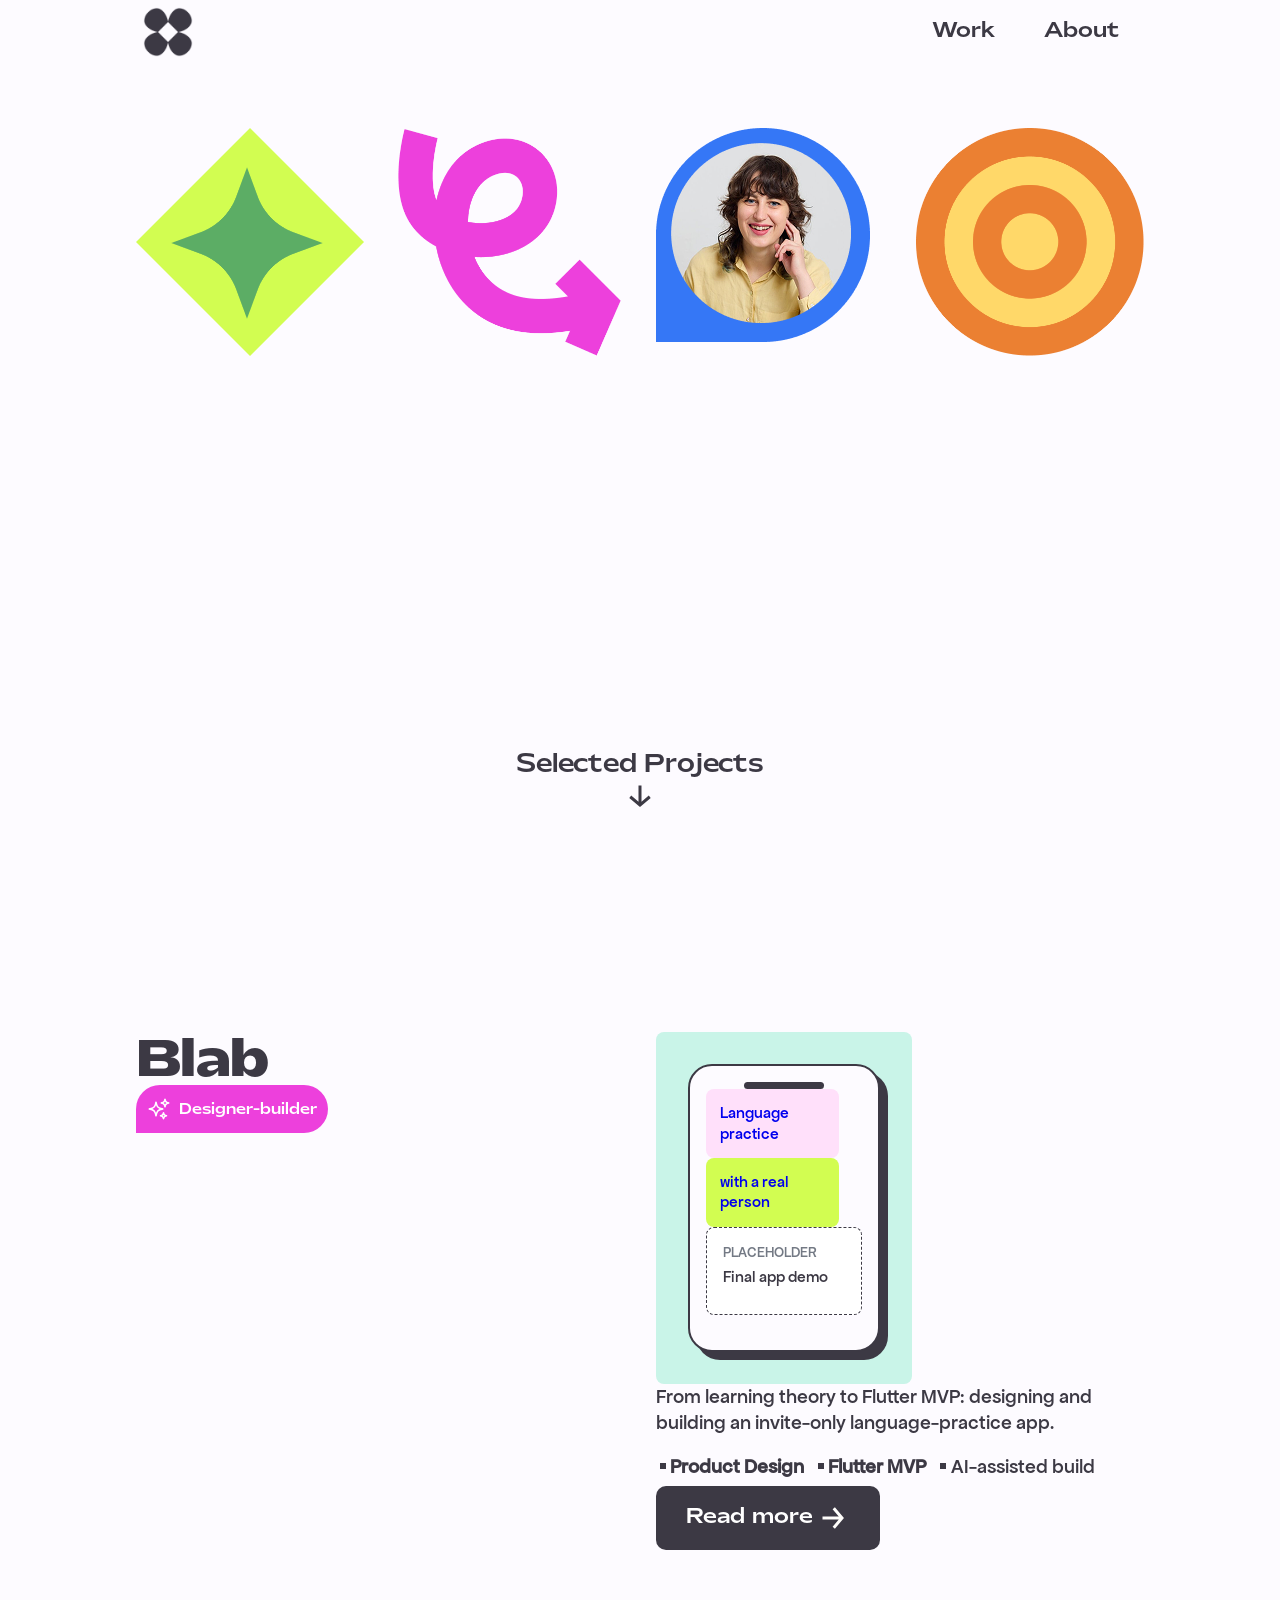
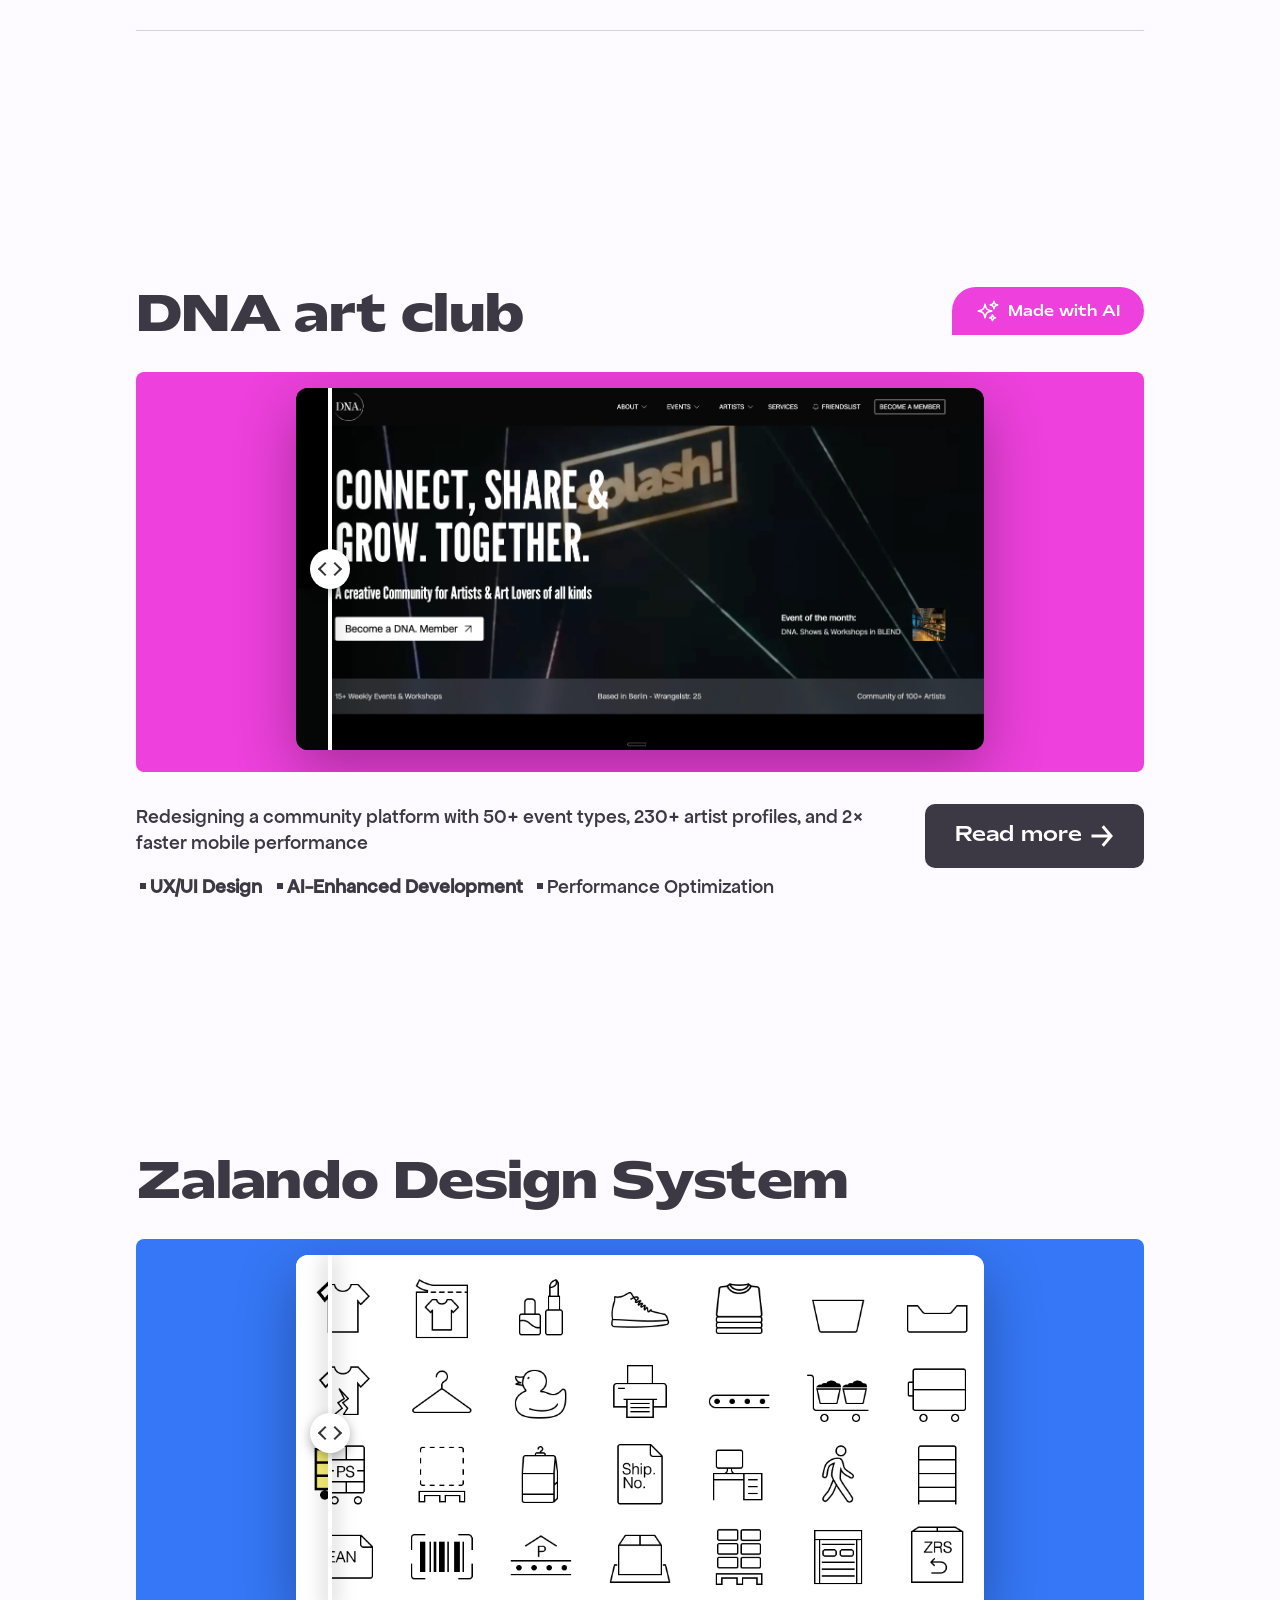
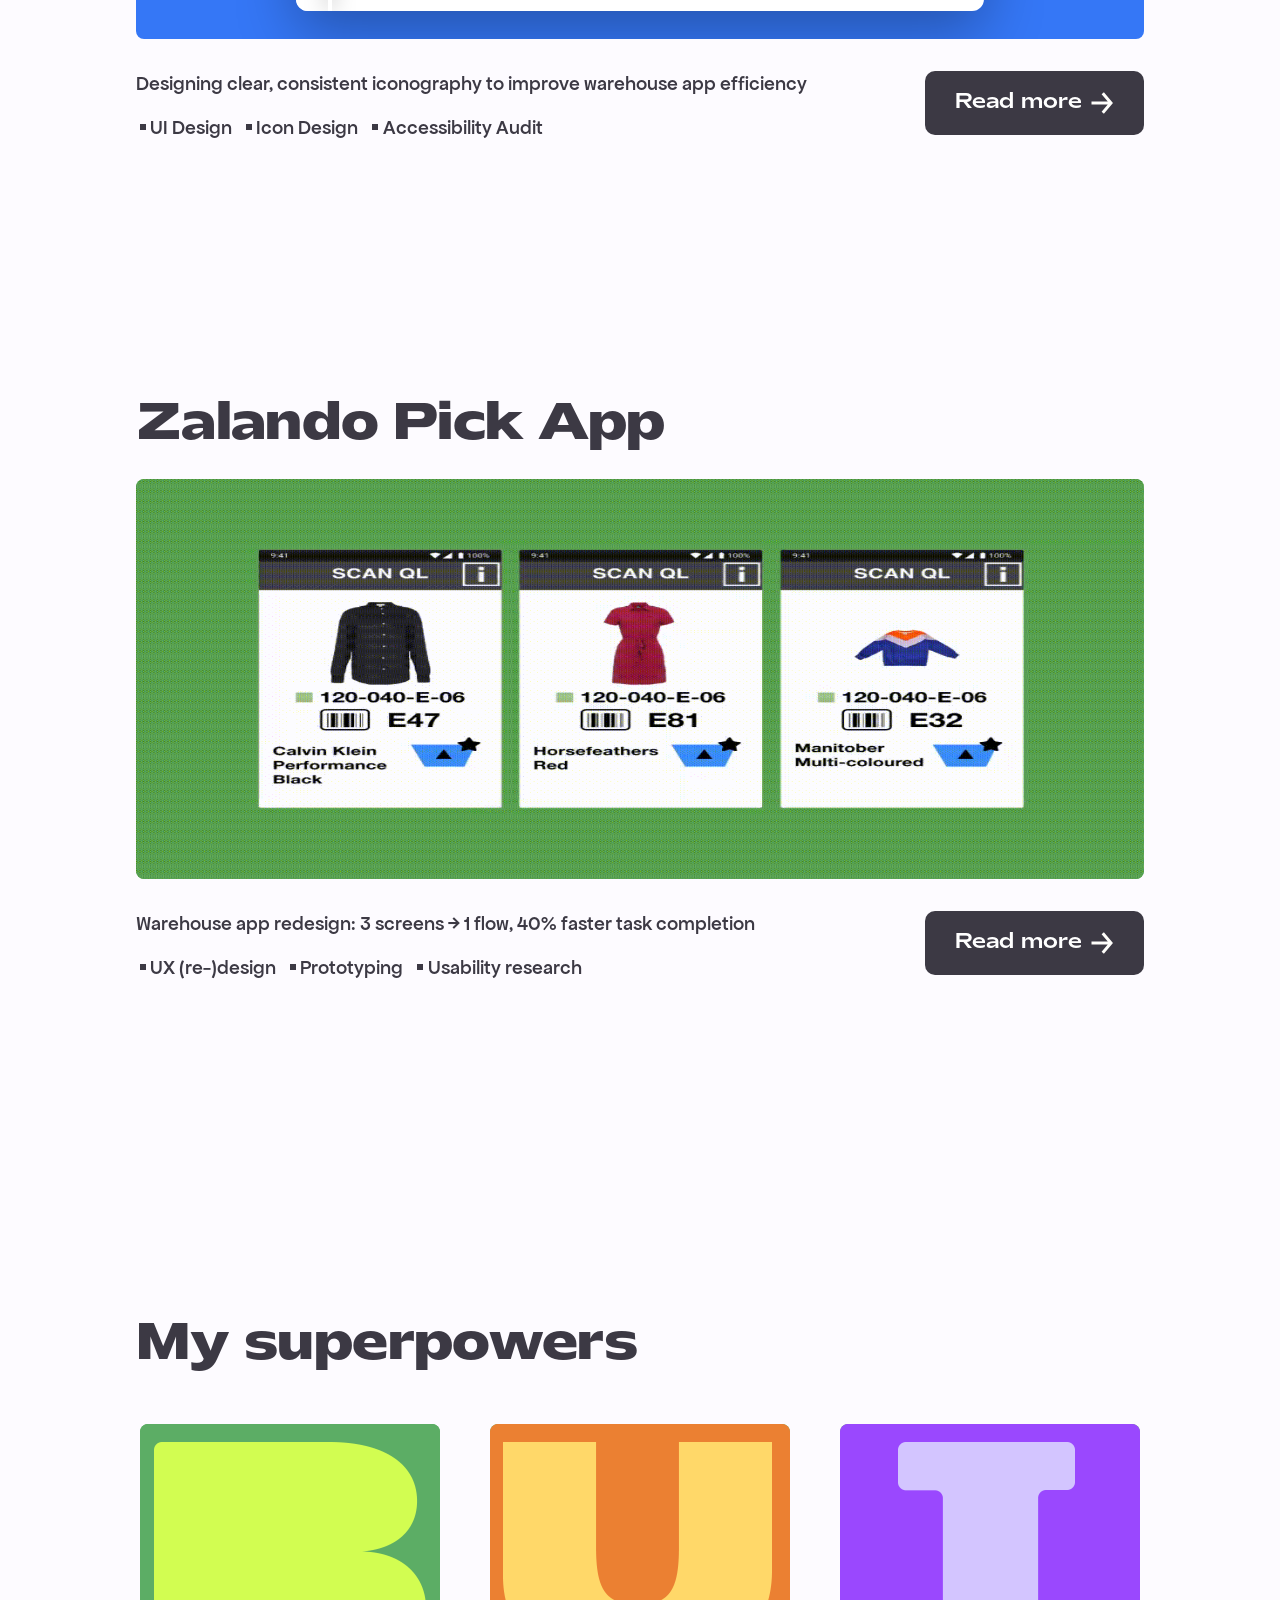
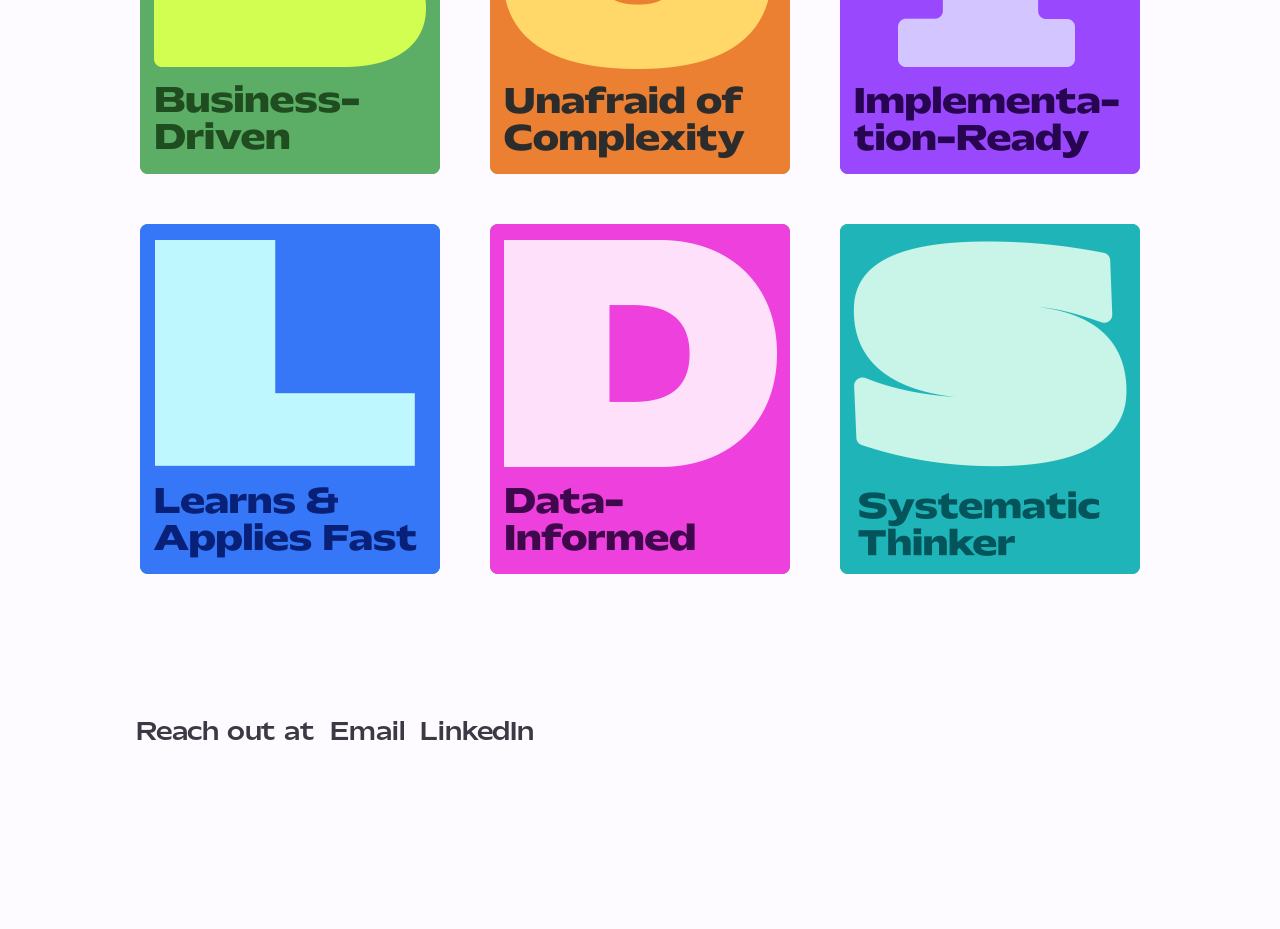
==== commit 29994a59: "Add Blab case study page" ====
--- a/index.html
+++ b/index.html
@@ -113,6 +113,57 @@
   <section id="work" class="section-cards">
     <div class="container-large">
       <div id="w-node-b6030549-5edf-d8e6-b9c5-740bb1b436ab-095c25e3" class="cards-wrapper">
+        <div class="blab-home-card">
+          <div>
+            <p data-figma-id="404:545" class="heading-2">Blab</p>
+            <div class="tag-container"><img src="images/sparkles.svg" loading="lazy" alt="" class="icon-small">
+              <div class="shine-overlay"></div>
+              <p data-figma-id="404:545" class="tag-text">Designer-builder</p>
+            </div>
+          </div>
+          <div>
+            <a data-umami-event="blab-thumbnail-button" href="blab-case-study.html" class="pick-link w-inline-block">
+              <div class="blab-card-thumb">
+                <div class="blab-card-mini-phone">
+                  <div class="blab-phone-top"></div>
+                  <div class="blab-chat-bubble is-left">Language practice</div>
+                  <div class="blab-chat-bubble is-right">with a real person</div>
+                  <div class="blab-translation-card">
+                    <div class="paragraph-small-caps">PLACEHOLDER</div>
+                    <p class="note-for-image">Final app demo</p>
+                  </div>
+                </div>
+              </div>
+            </a>
+            <div data-figma-id="404:544" class="card-content">
+              <p data-figma-id="404:547" class="paragraph">From learning theory to Flutter MVP: designing and building an invite-only language-practice app.</p>
+              <div data-figma-id="404:548" class="tags">
+                <div data-figma-id="404:549" class="tag">
+                  <div data-figma-id="404:550" class="icon-list-2"><img class="list-point" src="images/Rectangle-1307.svg" alt="List point" loading="lazy"></div>
+                  <p data-figma-id="404:552" class="paragraph"><strong>Product Design</strong></p>
+                </div>
+                <div data-figma-id="404:553" class="tag">
+                  <div data-figma-id="404:554" class="icon-list-2"><img class="list-point" src="images/Rectangle-1307.svg" alt="List point" loading="lazy"></div>
+                  <p data-figma-id="404:556" class="paragraph"><strong>Flutter MVP</strong></p>
+                </div>
+                <div data-figma-id="404:557" class="tag">
+                  <div data-figma-id="404:558" class="icon-list-2"><img class="list-point" src="images/Rectangle-1307.svg" alt="List point" loading="lazy"></div>
+                  <p data-figma-id="404:560" class="paragraph">AI-assisted build</p>
+                </div>
+              </div>
+              <a data-umami-event="blab-button" href="blab-case-study.html" class="link-block w-inline-block">
+                <div class="button-wrap is-pink">
+                  <div class="button-inner">
+                    <div class="button-text-wrapper">
+                      <div text="Text" class="button-text">Read more</div>
+                    </div>
+                    <div class="button-icon"><img class="icon-main" src="images/rivet-iconsarrow-left.svg" alt="arrow right" loading="lazy"></div>
+                  </div>
+                </div>
+              </a>
+            </div>
+          </div>
+        </div>
         <div id="w-node-f100ad46-fe5e-e4b2-2926-f27a1928baf6-095c25e3" class="w-layout-layout quick-stack-cards wf-layout-layout">
           <div id="w-node-f100ad46-fe5e-e4b2-2926-f27a1928baf7-095c25e3" class="w-layout-cell">
             <p data-figma-id="404:545" class="heading-2">DNA art club</p>
@@ -648,4 +699,4 @@
   <script src="https://d3e54v103j8qbb.cloudfront.net/js/jquery-3.5.1.min.dc5e7f18c8.js?site=660efa0300e63d18095c25d5" type="text/javascript" integrity="sha256-9/aliU8dGd2tb6OSsuzixeV4y/faTqgFtohetphbbj0=" crossorigin="anonymous"></script>
   <script src="js/webflow.js" type="text/javascript"></script>
 </body>
-</html>+</html>
--- a/css/nastias-portfolio.webflow.css
+++ b/css/nastias-portfolio.webflow.css
@@ -1871,4 +1871,229 @@
   font-weight: 400;
   font-style: normal;
   font-display: swap;
-}+}
+
+.blab-hero {
+  padding-top: 6rem;
+  padding-bottom: 5rem;
+}
+
+.blab-hero-grid {
+  grid-column-gap: 3rem;
+  grid-row-gap: 3rem;
+  grid-template-columns: 1.15fr .85fr;
+  align-items: center;
+  display: grid;
+}
+
+.blab-hero-copy {
+  grid-row-gap: 1.5rem;
+  flex-flow: column;
+  display: flex;
+}
+
+.blab-title {
+  color: var(--color--font);
+  letter-spacing: 0;
+  margin-top: 0;
+  margin-bottom: 0;
+  font-family: var(--font--mattone);
+  font-size: 4rem;
+  font-weight: 400;
+  line-height: 105%;
+}
+
+.blab-status-row {
+  grid-column-gap: .75rem;
+  grid-row-gap: .75rem;
+  flex-wrap: wrap;
+  display: flex;
+}
+
+.blab-status-row span {
+  border: 1px solid var(--color--font);
+  border-radius: var(--border--radius);
+  background-color: var(--color--light-green);
+  color: var(--color--font);
+  padding: .55rem .75rem;
+  font-size: 1rem;
+  line-height: 120%;
+}
+
+.blab-phone-stage {
+  background-color: var(--color--light-blue);
+  border-radius: var(--border--radius);
+  justify-content: center;
+  align-items: center;
+  min-height: 34rem;
+  padding: 2rem;
+  display: flex;
+}
+
+.blab-phone {
+  grid-row-gap: 1rem;
+  background-color: #fdfbff;
+  border: 2px solid var(--color--font);
+  border-radius: 2rem;
+  flex-flow: column;
+  width: min(100%, 19rem);
+  min-height: 30rem;
+  padding: 1.5rem;
+  display: flex;
+  box-shadow: 12px 12px 0 var(--color--font);
+}
+
+.blab-phone-top {
+  background-color: var(--color--font);
+  border-radius: 999px;
+  width: 5rem;
+  height: .45rem;
+  margin-left: auto;
+  margin-right: auto;
+}
+
+.blab-chat-bubble {
+  border-radius: var(--border--radius);
+  max-width: 85%;
+  padding: .85rem;
+  font-size: 1rem;
+  line-height: 130%;
+}
+
+.blab-chat-bubble.is-left {
+  background-color: var(--color--light-pink);
+  align-self: flex-start;
+}
+
+.blab-chat-bubble.is-right {
+  background-color: var(--color--light-green);
+  align-self: flex-end;
+}
+
+.blab-translation-card, .blab-placeholder-panel {
+  border: 1px dashed var(--color--font);
+  border-radius: var(--border--radius);
+  background-color: #fff;
+  padding: 1rem;
+}
+
+.blab-snapshot-grid, .blab-process-grid, .blab-decision-grid {
+  grid-column-gap: 1rem;
+  grid-row-gap: 1rem;
+  grid-template-columns: repeat(3, 1fr);
+  display: grid;
+}
+
+.blab-snapshot-card, .blab-process-card, .blab-decision-card, .blab-quote-card {
+  border-radius: var(--border--radius);
+  background-color: var(--color--light-pink);
+  padding: 1.25rem;
+}
+
+.blab-snapshot-card.is-placeholder, .blab-decision-card.is-placeholder {
+  background-color: #fff;
+  border: 1px dashed var(--color--font);
+}
+
+.blab-section {
+  padding-top: 5rem;
+  padding-bottom: 5rem;
+}
+
+.blab-section.is-tinted {
+  background-color: var(--color--light-blue-green);
+}
+
+.blab-image-grid {
+  grid-column-gap: 1rem;
+  grid-row-gap: 1rem;
+  grid-template-columns: 1fr 1fr;
+  display: grid;
+}
+
+.blab-image-grid img {
+  border-radius: var(--border--radius);
+  width: 100%;
+  height: auto;
+  display: block;
+}
+
+.blab-two-column {
+  grid-column-gap: 2rem;
+  grid-row-gap: 2rem;
+  grid-template-columns: 1fr 1fr;
+  align-items: start;
+  display: grid;
+}
+
+.blab-quote-card {
+  background-color: var(--color--light-orange);
+}
+
+.blab-decision-card.is-cut {
+  background-color: var(--color--light-purple);
+}
+
+.blab-decision-card.is-keep {
+  background-color: var(--color--light-green);
+}
+
+.blab-card-thumb {
+  background-color: var(--color--light-blue-green);
+  border-radius: var(--border--radius);
+  grid-row-gap: 1rem;
+  flex-flow: column;
+  justify-content: center;
+  min-height: 21rem;
+  padding: 2rem;
+  display: flex;
+}
+
+.blab-home-card {
+  grid-column-gap: 2rem;
+  grid-row-gap: 2rem;
+  border-bottom: 1px solid #6a77924d;
+  grid-template-columns: 1fr 1fr;
+  align-items: start;
+  padding-bottom: 5rem;
+  display: grid;
+}
+
+.blab-card-mini-phone {
+  background-color: #fdfbff;
+  border: 2px solid var(--color--font);
+  border-radius: 1.5rem;
+  align-self: center;
+  width: 12rem;
+  min-height: 18rem;
+  padding: 1rem;
+  box-shadow: 8px 8px 0 var(--color--font);
+}
+
+@media screen and (max-width: 991px) {
+  .blab-hero-grid, .blab-two-column {
+    grid-template-columns: 1fr;
+  }
+
+  .blab-home-card {
+    grid-template-columns: 1fr;
+  }
+
+  .blab-snapshot-grid, .blab-process-grid, .blab-decision-grid {
+    grid-template-columns: 1fr;
+  }
+
+  .blab-title {
+    font-size: 3rem;
+  }
+}
+
+@media screen and (max-width: 767px) {
+  .blab-image-grid {
+    grid-template-columns: 1fr;
+  }
+
+  .blab-title {
+    font-size: 2.5rem;
+  }
+}
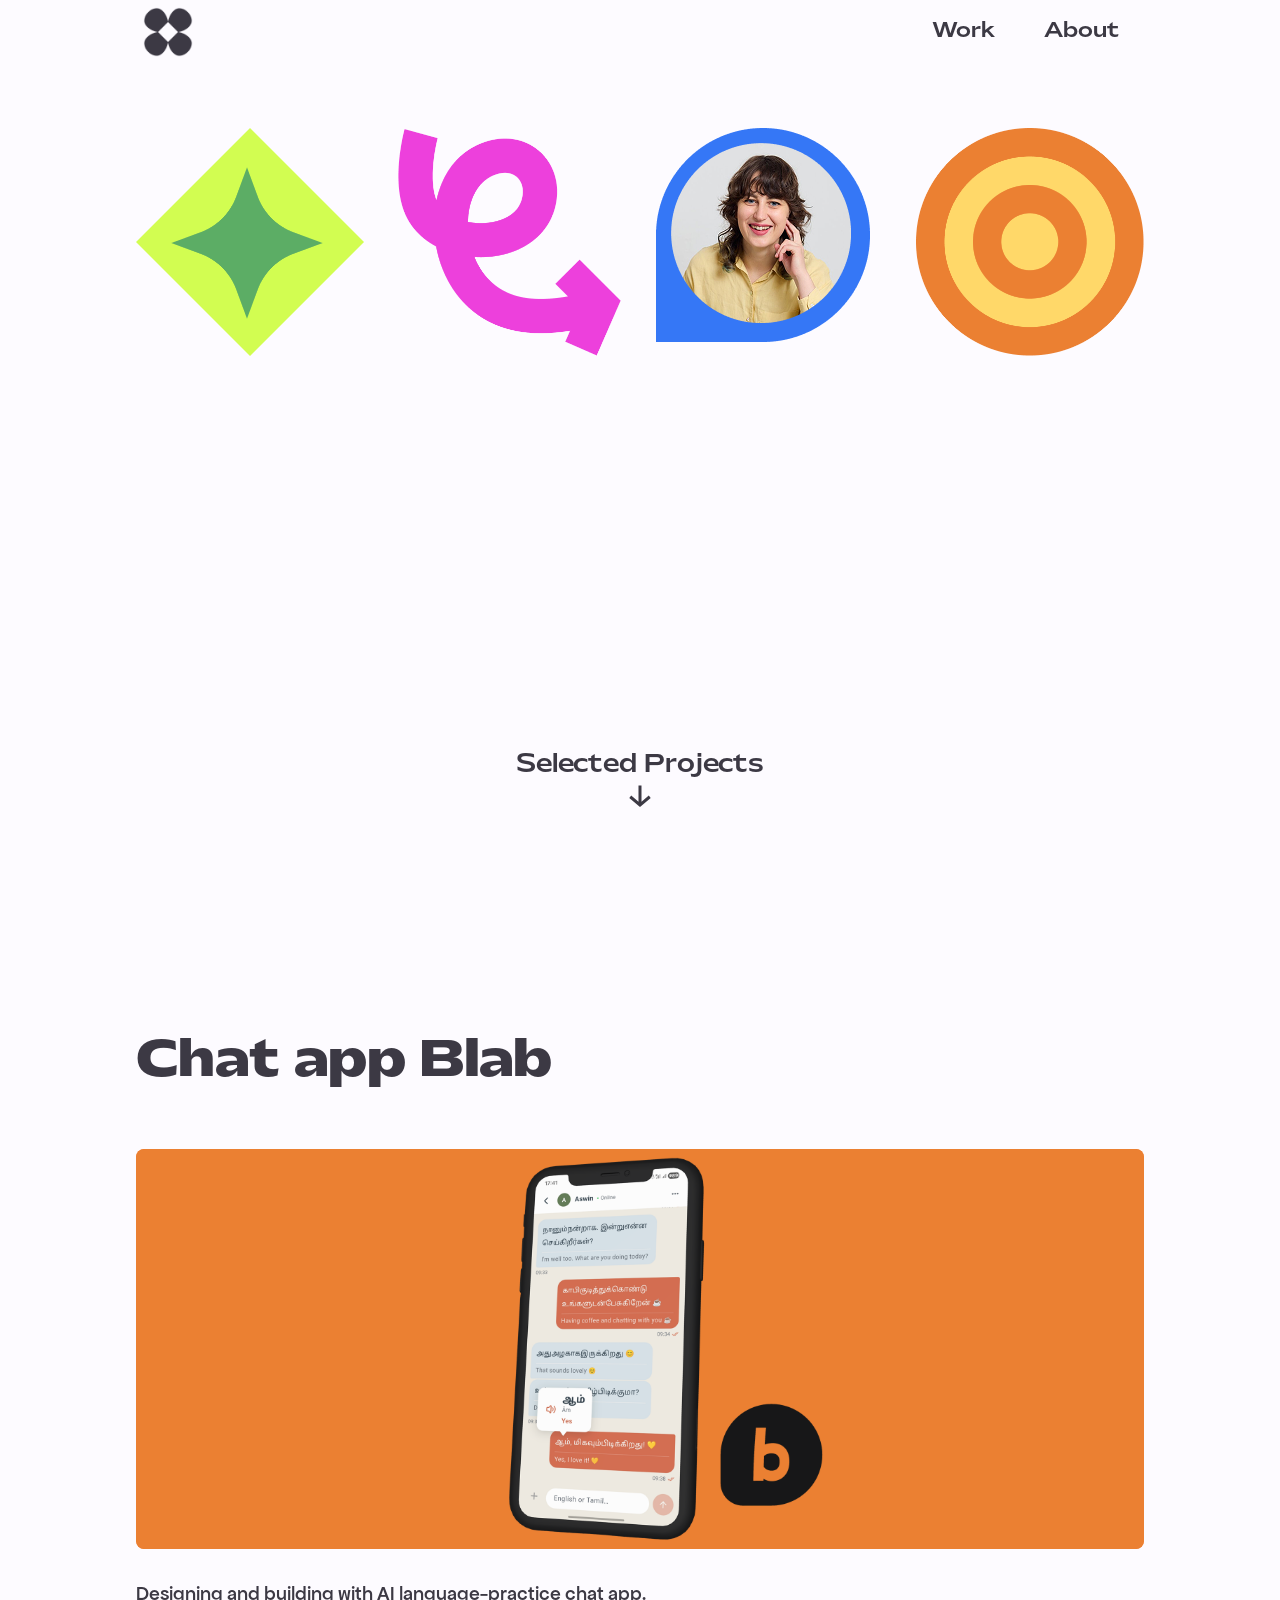
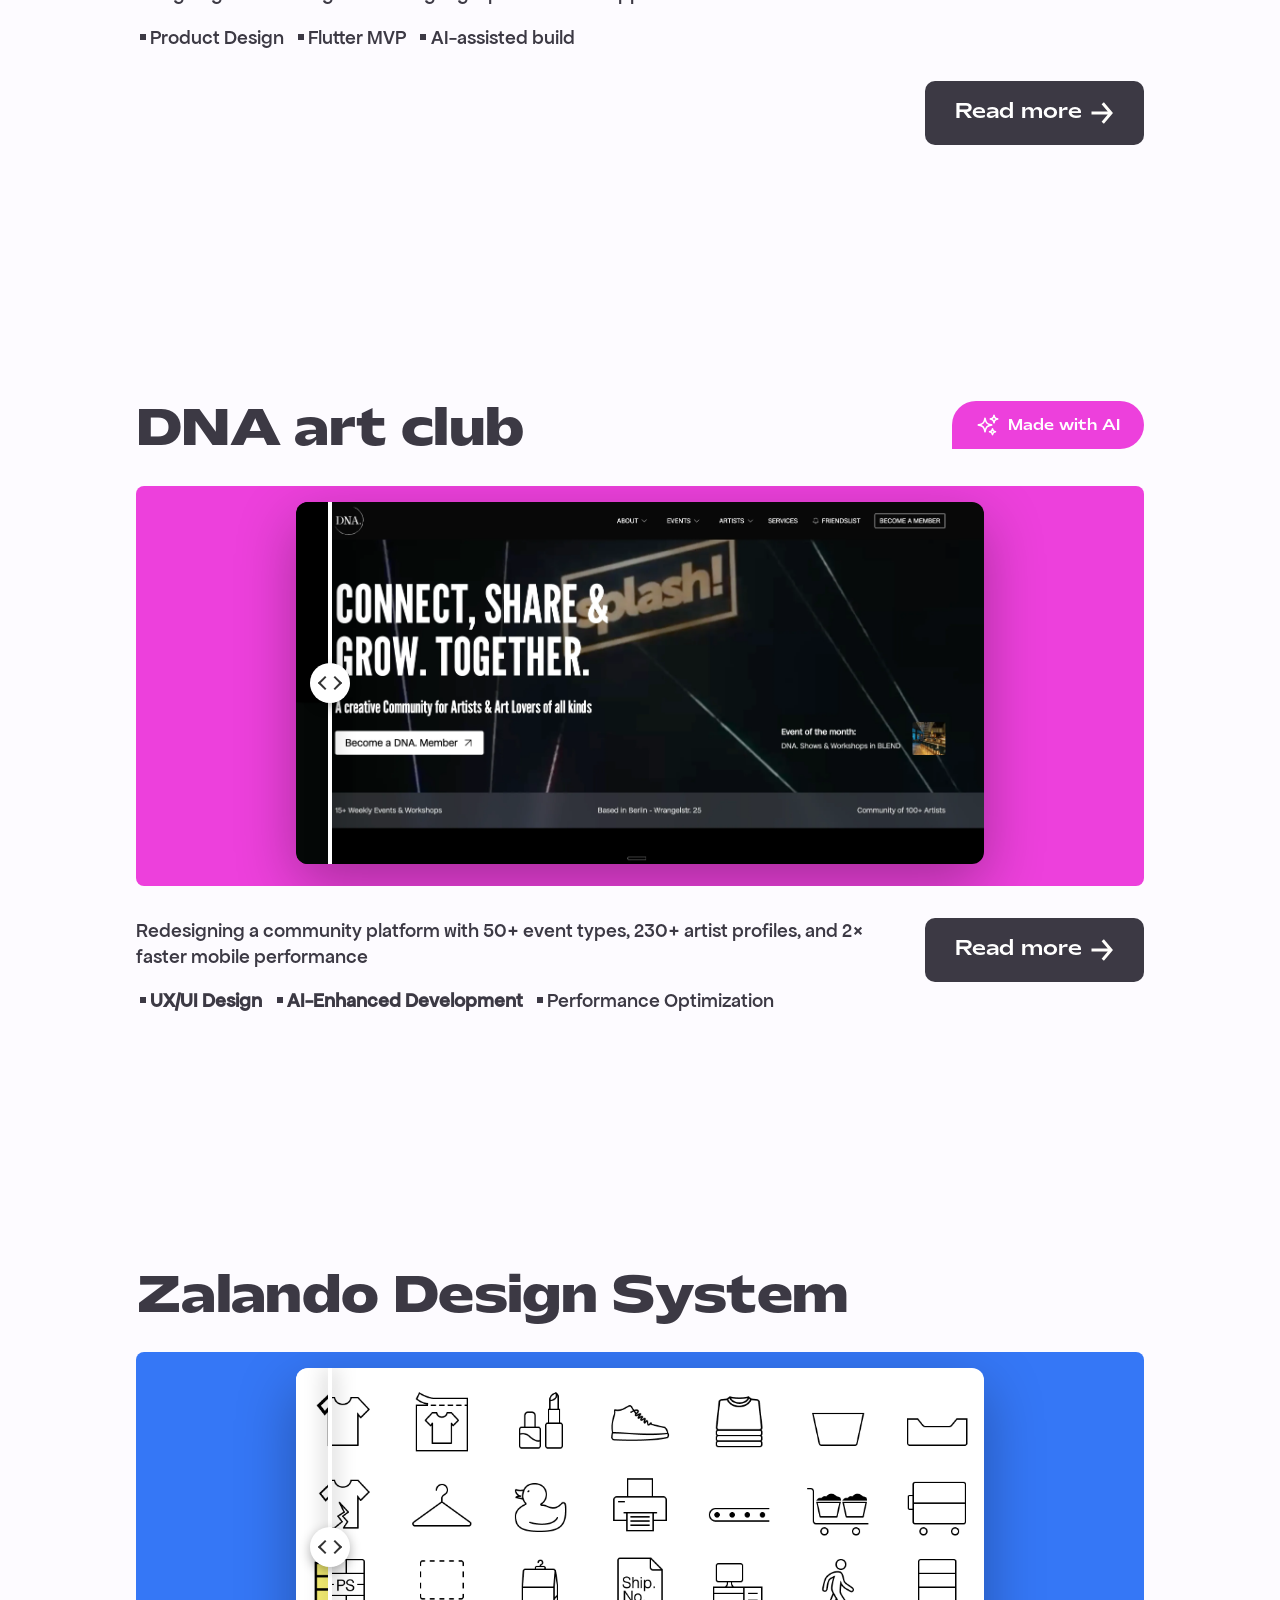
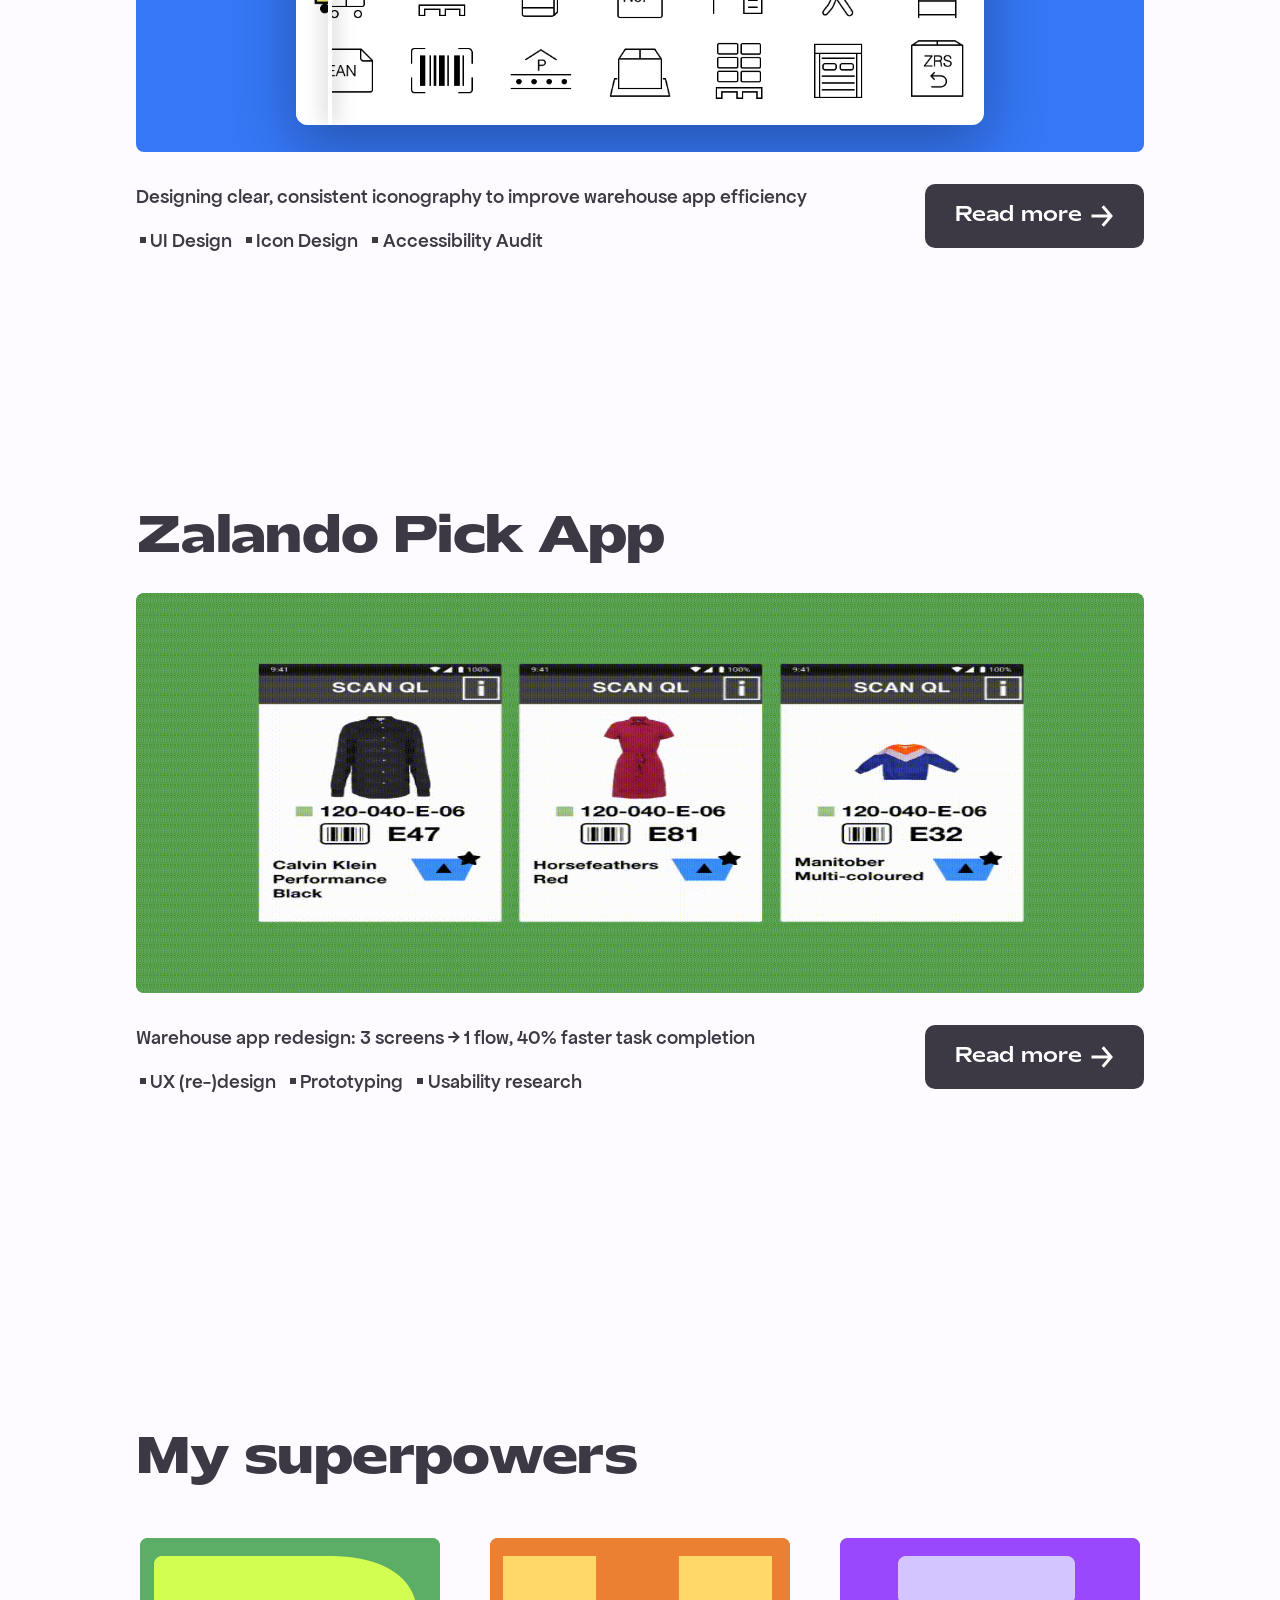
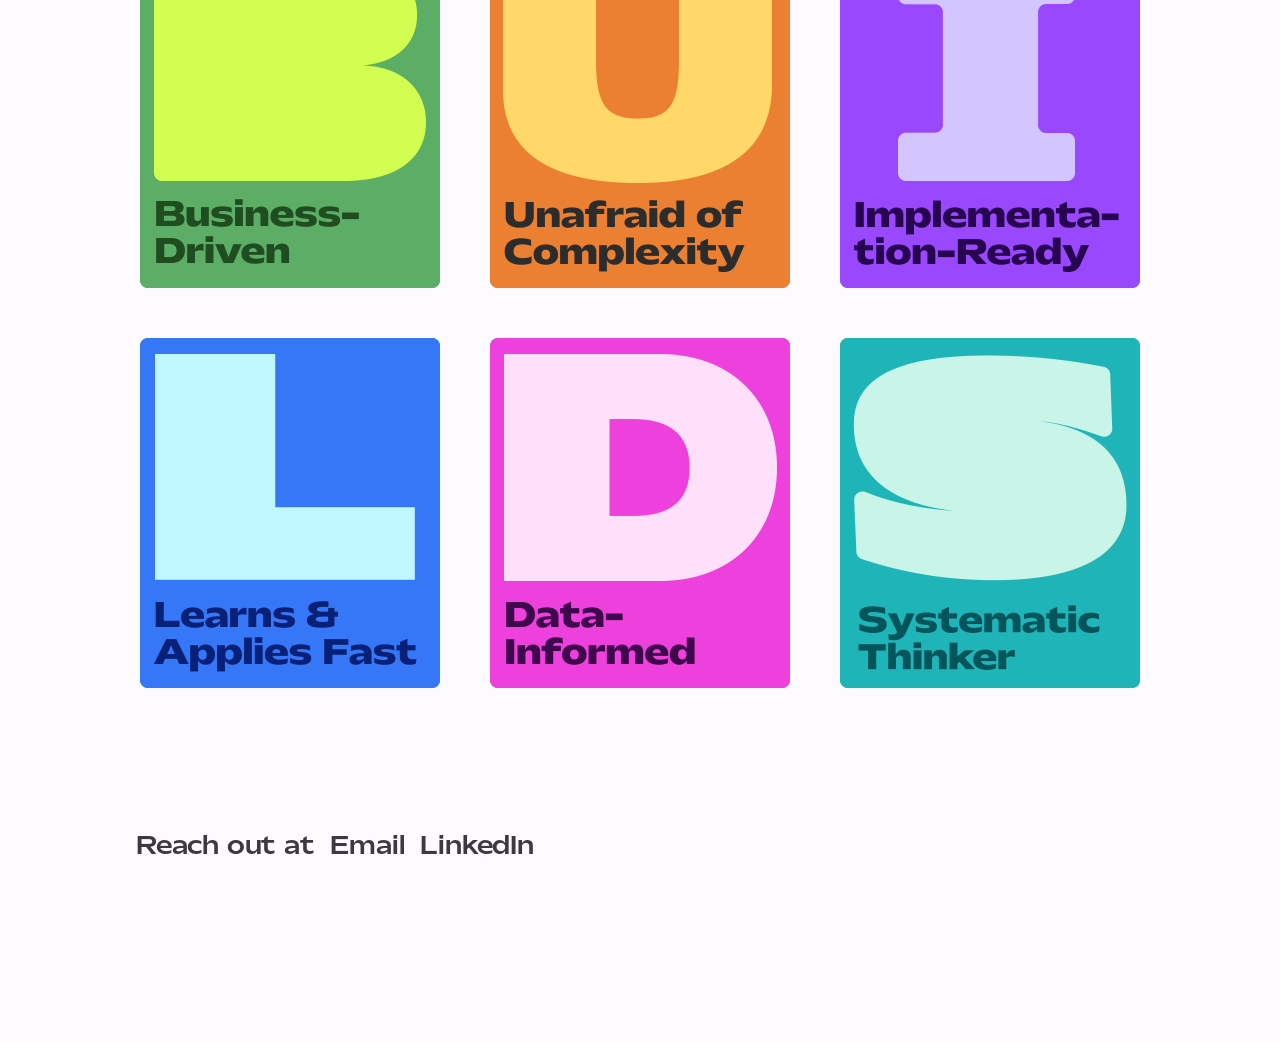
==== commit f776efb2: "Update Blab card to match Pick layout" ====
--- a/index.html
+++ b/index.html
@@ -113,55 +113,48 @@
   <section id="work" class="section-cards">
     <div class="container-large">
       <div id="w-node-b6030549-5edf-d8e6-b9c5-740bb1b436ab-095c25e3" class="cards-wrapper">
-        <div class="blab-home-card">
-          <div>
-            <p data-figma-id="404:545" class="heading-2">Blab</p>
-            <div class="tag-container"><img src="images/sparkles.svg" loading="lazy" alt="" class="icon-small">
-              <div class="shine-overlay"></div>
-              <p data-figma-id="404:545" class="tag-text">Designer-builder</p>
-            </div>
-          </div>
-          <div>
+        <div id="w-node-_6af87513-1233-4929-a77d-blab00000001-095c25e3" class="w-layout-layout quick-stack-cards wf-layout-layout">
+          <div id="w-node-_6af87513-1233-4929-a77d-blab00000002-095c25e3" class="w-layout-cell">
+            <p data-figma-id="404:545" class="heading-2">Chat app Blab</p>
+          </div>
+          <div class="w-layout-cell"></div>
+          <div id="w-node-_6af87513-1233-4929-a77d-blab00000003-095c25e3" class="w-layout-cell">
             <a data-umami-event="blab-thumbnail-button" href="blab-case-study.html" class="pick-link w-inline-block">
-              <div class="blab-card-thumb">
-                <div class="blab-card-mini-phone">
-                  <div class="blab-phone-top"></div>
-                  <div class="blab-chat-bubble is-left">Language practice</div>
-                  <div class="blab-chat-bubble is-right">with a real person</div>
-                  <div class="blab-translation-card">
-                    <div class="paragraph-small-caps">PLACEHOLDER</div>
-                    <p class="note-for-image">Final app demo</p>
+              <div class="next-case-wrapper">
+                <div class="project-thumbnail blab-cover"><img class="card-picture-pick card-picture-blab" src="images/blab-cover.png" alt="Blab chat app cover with a tilted phone mockup and Blab logo on an orange background." loading="lazy"></div>
+              </div>
+            </a>
+          </div>
+          <div id="w-node-_6af87513-1233-4929-a77d-blab00000004-095c25e3" class="w-layout-cell">
+            <div data-figma-id="404:544" class="card-content">
+              <p data-figma-id="404:547" class="paragraph">Designing and building with AI language-practice chat app.</p>
+              <div data-figma-id="404:611" class="tags">
+                <div data-figma-id="404:612" class="tag">
+                  <div data-figma-id="404:613" class="icon-list-2"><img class="list-point" src="images/Rectangle-1307.svg" data-figma-image-id="6827433710b7e301ffc41c4a" alt="List point" data-figma-id="404:559" data-figma-image-hash="bd3e3599511490757391ec1d97a3c4b4" loading="lazy"></div>
+                  <p data-figma-id="404:615" class="paragraph">Product Design</p>
+                </div>
+                <div data-figma-id="404:616" class="tag">
+                  <div data-figma-id="404:617" class="icon-list-2"><img class="list-point" src="images/Rectangle-1307.svg" data-figma-image-id="6827433710b7e301ffc41c4a" alt="List point" data-figma-id="404:559" data-figma-image-hash="bd3e3599511490757391ec1d97a3c4b4" loading="lazy"></div>
+                  <p data-figma-id="404:619" class="paragraph">Flutter MVP</p>
+                </div>
+                <div data-figma-id="404:620" class="tag">
+                  <div data-figma-id="404:621" class="icon-list-2"><img class="list-point" src="images/Rectangle-1307.svg" data-figma-image-id="6827433710b7e301ffc41c4a" alt="List point" data-figma-id="404:559" data-figma-image-hash="bd3e3599511490757391ec1d97a3c4b4" loading="lazy"></div>
+                  <p data-figma-id="404:623" class="paragraph">AI-assisted build</p>
+                </div>
+              </div>
+            </div>
+          </div>
+          <div class="w-layout-cell button-wrap-cell">
+            <a data-umami-event="blab-button" href="blab-case-study.html" class="link-block w-inline-block">
+              <div class="button-wrap is-green">
+                <div class="button-inner">
+                  <div class="button-text-wrapper">
+                    <div text="Text" class="button-text">Read more</div>
                   </div>
+                  <div class="button-icon"><img class="icon-main" src="images/rivet-iconsarrow-left.svg" data-figma-image-id="682743377be6f7c9c54f261d" alt="arrow right" data-figma-id="420:235" data-figma-image-hash="8457432488b96727f64a87c9799f0abc" loading="lazy"></div>
                 </div>
               </div>
             </a>
-            <div data-figma-id="404:544" class="card-content">
-              <p data-figma-id="404:547" class="paragraph">From learning theory to Flutter MVP: designing and building an invite-only language-practice app.</p>
-              <div data-figma-id="404:548" class="tags">
-                <div data-figma-id="404:549" class="tag">
-                  <div data-figma-id="404:550" class="icon-list-2"><img class="list-point" src="images/Rectangle-1307.svg" alt="List point" loading="lazy"></div>
-                  <p data-figma-id="404:552" class="paragraph"><strong>Product Design</strong></p>
-                </div>
-                <div data-figma-id="404:553" class="tag">
-                  <div data-figma-id="404:554" class="icon-list-2"><img class="list-point" src="images/Rectangle-1307.svg" alt="List point" loading="lazy"></div>
-                  <p data-figma-id="404:556" class="paragraph"><strong>Flutter MVP</strong></p>
-                </div>
-                <div data-figma-id="404:557" class="tag">
-                  <div data-figma-id="404:558" class="icon-list-2"><img class="list-point" src="images/Rectangle-1307.svg" alt="List point" loading="lazy"></div>
-                  <p data-figma-id="404:560" class="paragraph">AI-assisted build</p>
-                </div>
-              </div>
-              <a data-umami-event="blab-button" href="blab-case-study.html" class="link-block w-inline-block">
-                <div class="button-wrap is-pink">
-                  <div class="button-inner">
-                    <div class="button-text-wrapper">
-                      <div text="Text" class="button-text">Read more</div>
-                    </div>
-                    <div class="button-icon"><img class="icon-main" src="images/rivet-iconsarrow-left.svg" alt="arrow right" loading="lazy"></div>
-                  </div>
-                </div>
-              </a>
-            </div>
           </div>
         </div>
         <div id="w-node-f100ad46-fe5e-e4b2-2926-f27a1928baf6-095c25e3" class="w-layout-layout quick-stack-cards wf-layout-layout">
--- a/css/nastias-portfolio.webflow.css
+++ b/css/nastias-portfolio.webflow.css
@@ -1873,227 +1873,13 @@
   font-display: swap;
 }
 
-.blab-hero {
-  padding-top: 6rem;
-  padding-bottom: 5rem;
-}
-
-.blab-hero-grid {
-  grid-column-gap: 3rem;
-  grid-row-gap: 3rem;
-  grid-template-columns: 1.15fr .85fr;
-  align-items: center;
-  display: grid;
-}
-
-.blab-hero-copy {
-  grid-row-gap: 1.5rem;
-  flex-flow: column;
-  display: flex;
-}
-
-.blab-title {
-  color: var(--color--font);
-  letter-spacing: 0;
-  margin-top: 0;
-  margin-bottom: 0;
-  font-family: var(--font--mattone);
-  font-size: 4rem;
-  font-weight: 400;
-  line-height: 105%;
-}
-
-.blab-status-row {
-  grid-column-gap: .75rem;
-  grid-row-gap: .75rem;
-  flex-wrap: wrap;
-  display: flex;
-}
-
-.blab-status-row span {
-  border: 1px solid var(--color--font);
-  border-radius: var(--border--radius);
-  background-color: var(--color--light-green);
-  color: var(--color--font);
-  padding: .55rem .75rem;
-  font-size: 1rem;
-  line-height: 120%;
-}
-
-.blab-phone-stage {
-  background-color: var(--color--light-blue);
-  border-radius: var(--border--radius);
-  justify-content: center;
-  align-items: center;
-  min-height: 34rem;
-  padding: 2rem;
-  display: flex;
-}
-
-.blab-phone {
-  grid-row-gap: 1rem;
-  background-color: #fdfbff;
-  border: 2px solid var(--color--font);
-  border-radius: 2rem;
-  flex-flow: column;
-  width: min(100%, 19rem);
-  min-height: 30rem;
-  padding: 1.5rem;
-  display: flex;
-  box-shadow: 12px 12px 0 var(--color--font);
-}
-
-.blab-phone-top {
-  background-color: var(--color--font);
-  border-radius: 999px;
-  width: 5rem;
-  height: .45rem;
-  margin-left: auto;
-  margin-right: auto;
-}
-
-.blab-chat-bubble {
-  border-radius: var(--border--radius);
-  max-width: 85%;
-  padding: .85rem;
-  font-size: 1rem;
-  line-height: 130%;
-}
-
-.blab-chat-bubble.is-left {
-  background-color: var(--color--light-pink);
-  align-self: flex-start;
-}
-
-.blab-chat-bubble.is-right {
-  background-color: var(--color--light-green);
-  align-self: flex-end;
-}
-
-.blab-translation-card, .blab-placeholder-panel {
-  border: 1px dashed var(--color--font);
-  border-radius: var(--border--radius);
-  background-color: #fff;
-  padding: 1rem;
-}
-
-.blab-snapshot-grid, .blab-process-grid, .blab-decision-grid {
-  grid-column-gap: 1rem;
-  grid-row-gap: 1rem;
-  grid-template-columns: repeat(3, 1fr);
-  display: grid;
-}
-
-.blab-snapshot-card, .blab-process-card, .blab-decision-card, .blab-quote-card {
-  border-radius: var(--border--radius);
-  background-color: var(--color--light-pink);
-  padding: 1.25rem;
-}
-
-.blab-snapshot-card.is-placeholder, .blab-decision-card.is-placeholder {
-  background-color: #fff;
-  border: 1px dashed var(--color--font);
-}
-
-.blab-section {
-  padding-top: 5rem;
-  padding-bottom: 5rem;
-}
-
-.blab-section.is-tinted {
-  background-color: var(--color--light-blue-green);
-}
-
-.blab-image-grid {
-  grid-column-gap: 1rem;
-  grid-row-gap: 1rem;
-  grid-template-columns: 1fr 1fr;
-  display: grid;
-}
-
-.blab-image-grid img {
-  border-radius: var(--border--radius);
-  width: 100%;
-  height: auto;
-  display: block;
-}
-
-.blab-two-column {
-  grid-column-gap: 2rem;
-  grid-row-gap: 2rem;
-  grid-template-columns: 1fr 1fr;
-  align-items: start;
-  display: grid;
-}
-
-.blab-quote-card {
-  background-color: var(--color--light-orange);
-}
-
-.blab-decision-card.is-cut {
-  background-color: var(--color--light-purple);
-}
-
-.blab-decision-card.is-keep {
-  background-color: var(--color--light-green);
-}
-
-.blab-card-thumb {
-  background-color: var(--color--light-blue-green);
-  border-radius: var(--border--radius);
-  grid-row-gap: 1rem;
-  flex-flow: column;
-  justify-content: center;
-  min-height: 21rem;
-  padding: 2rem;
-  display: flex;
-}
-
-.blab-home-card {
-  grid-column-gap: 2rem;
-  grid-row-gap: 2rem;
-  border-bottom: 1px solid #6a77924d;
-  grid-template-columns: 1fr 1fr;
-  align-items: start;
-  padding-bottom: 5rem;
-  display: grid;
-}
-
-.blab-card-mini-phone {
-  background-color: #fdfbff;
-  border: 2px solid var(--color--font);
-  border-radius: 1.5rem;
-  align-self: center;
-  width: 12rem;
-  min-height: 18rem;
-  padding: 1rem;
-  box-shadow: 8px 8px 0 var(--color--font);
-}
-
-@media screen and (max-width: 991px) {
-  .blab-hero-grid, .blab-two-column {
-    grid-template-columns: 1fr;
-  }
-
-  .blab-home-card {
-    grid-template-columns: 1fr;
-  }
-
-  .blab-snapshot-grid, .blab-process-grid, .blab-decision-grid {
-    grid-template-columns: 1fr;
-  }
-
-  .blab-title {
-    font-size: 3rem;
-  }
-}
-
-@media screen and (max-width: 767px) {
-  .blab-image-grid {
-    grid-template-columns: 1fr;
-  }
-
-  .blab-title {
-    font-size: 2.5rem;
-  }
-}
+.project-thumbnail.blab-cover {
+  background-color: #f47b2a;
+  overflow: hidden;
+}
+
+.card-picture-blab {
+  object-fit: cover;
+  width: 100%;
+  height: 100%;
+}
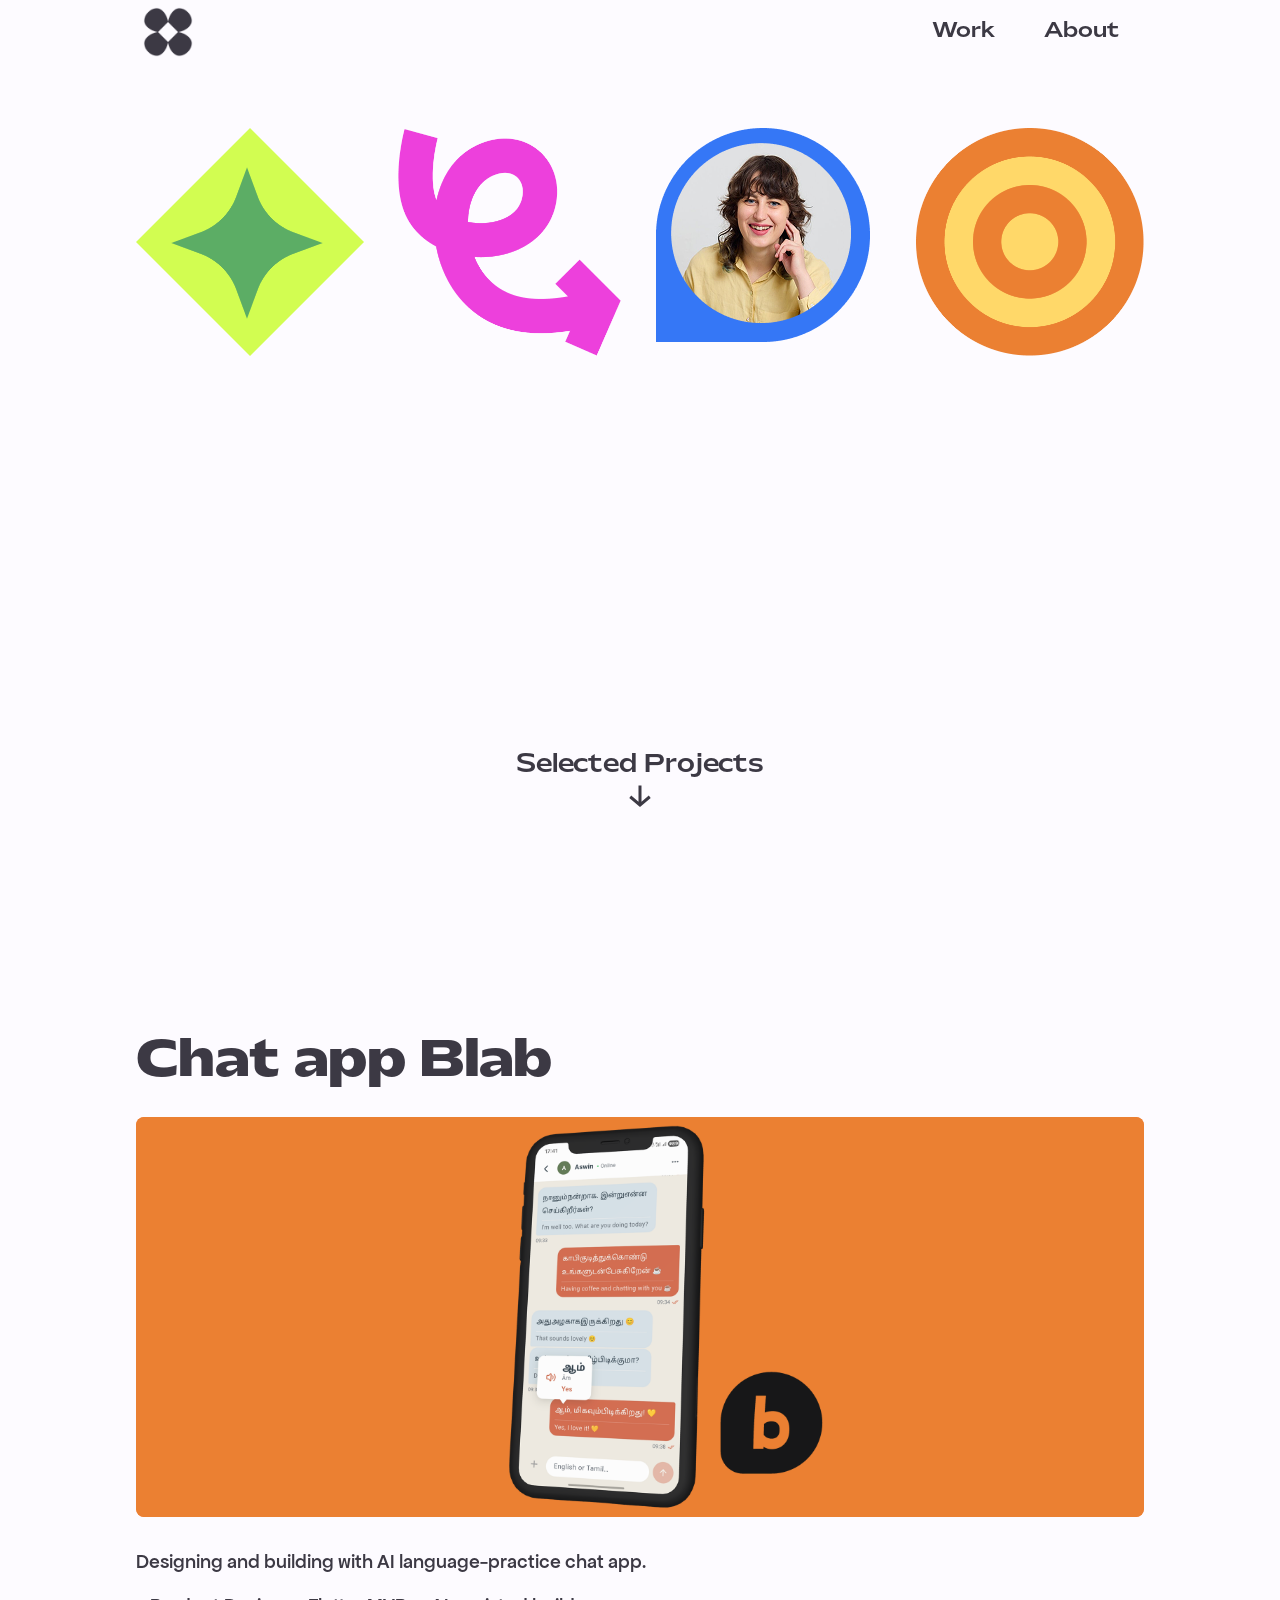
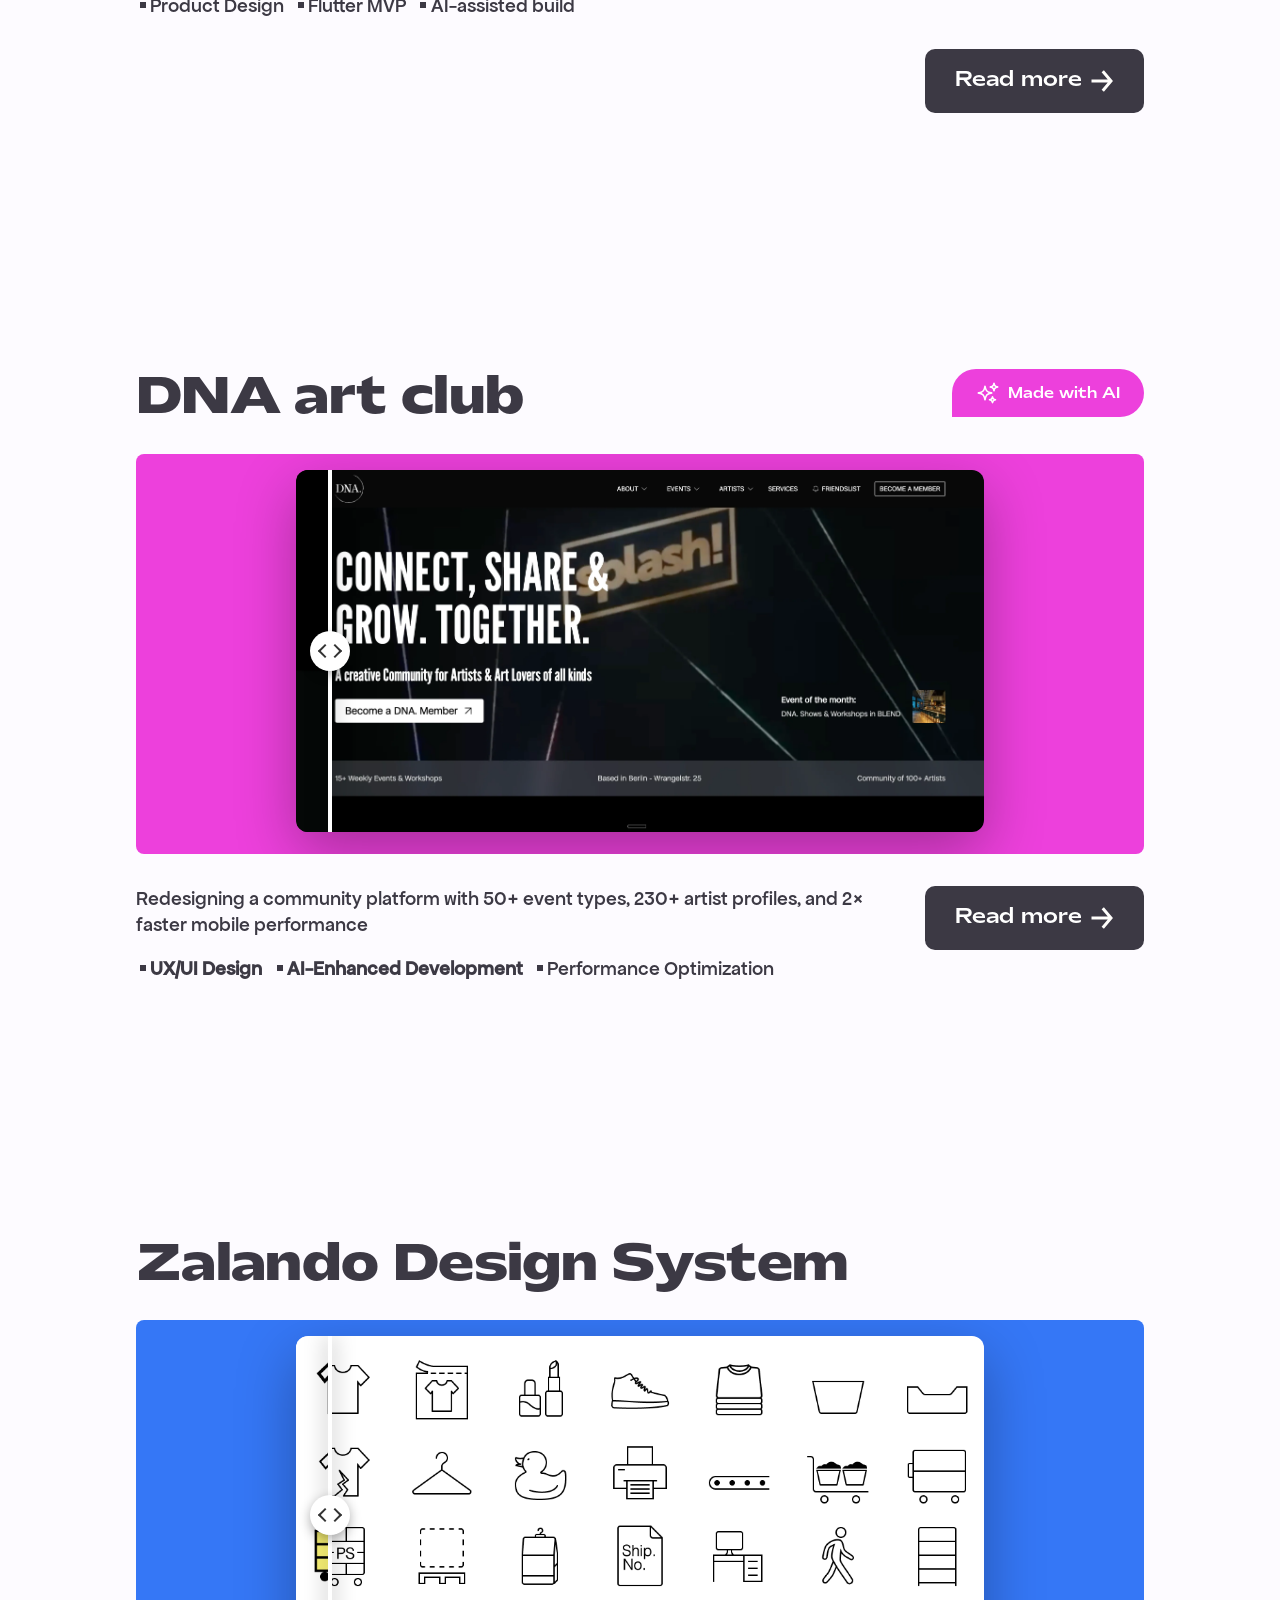
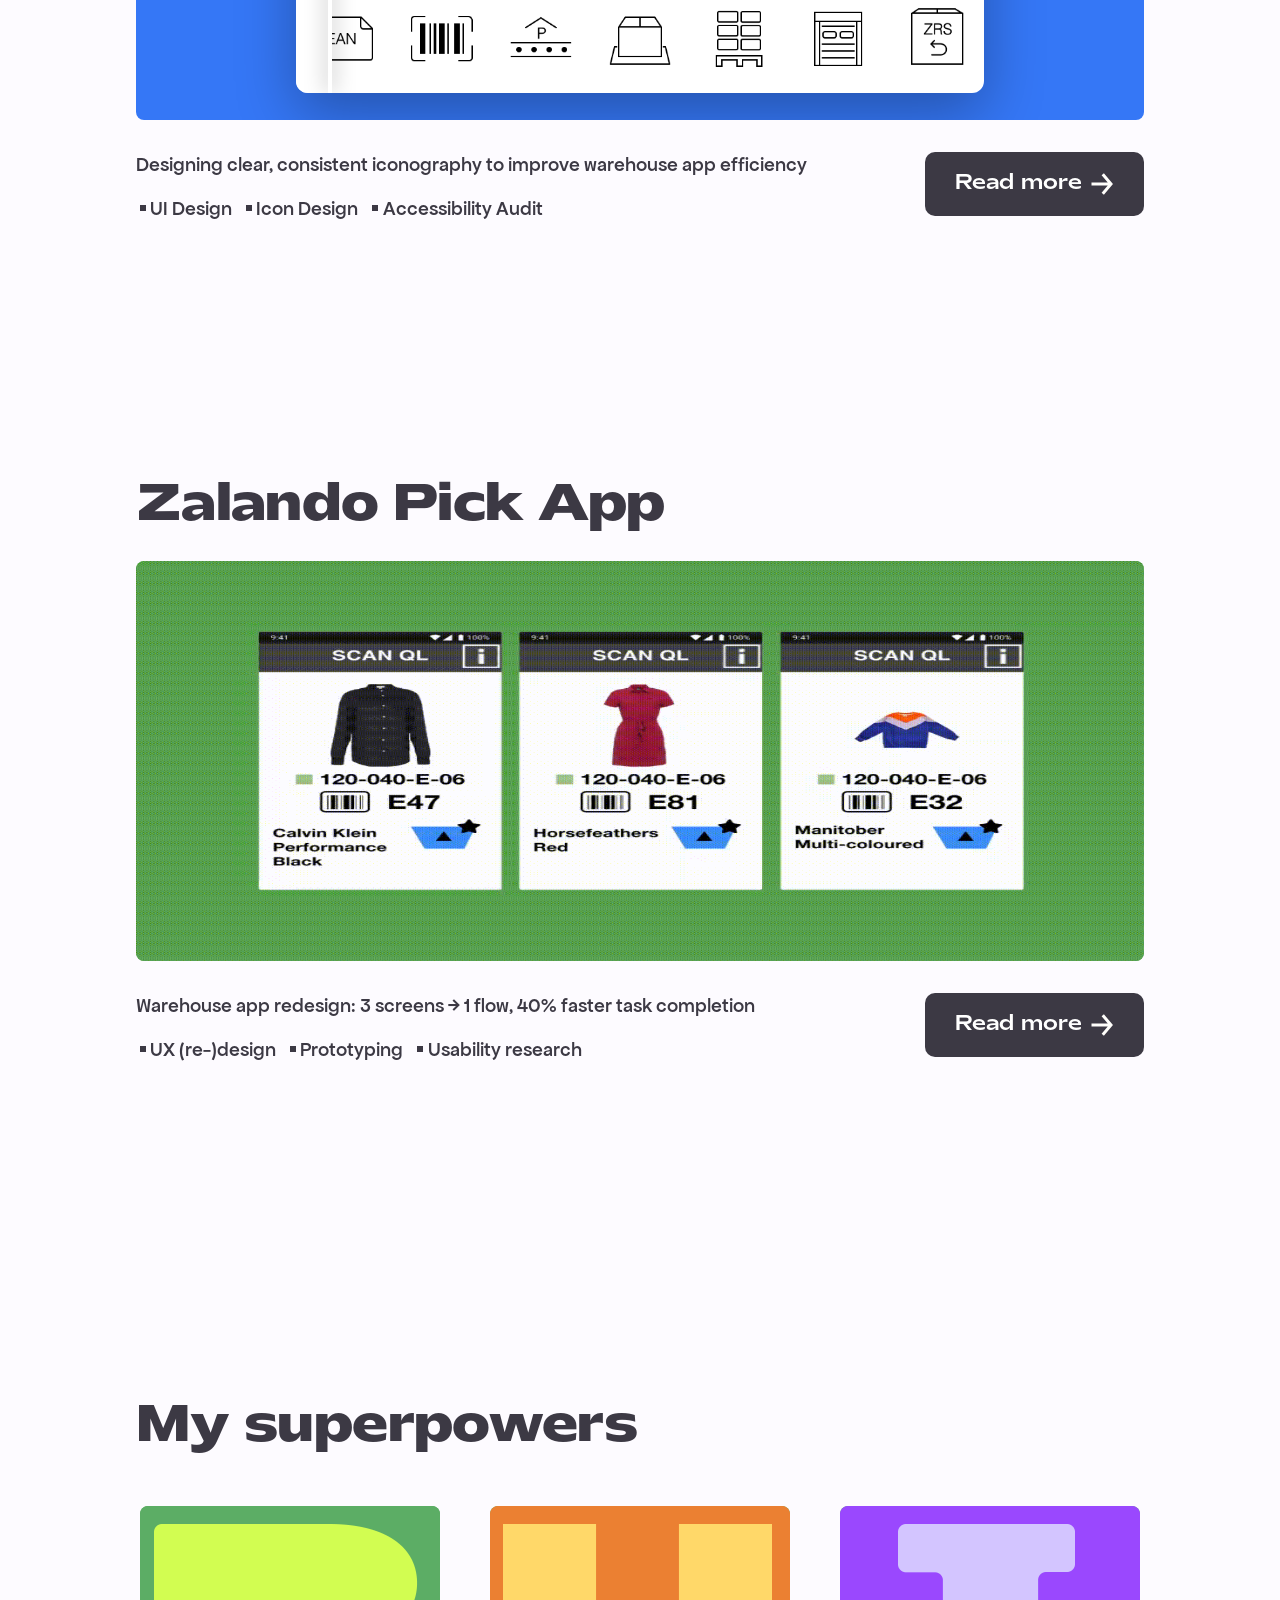
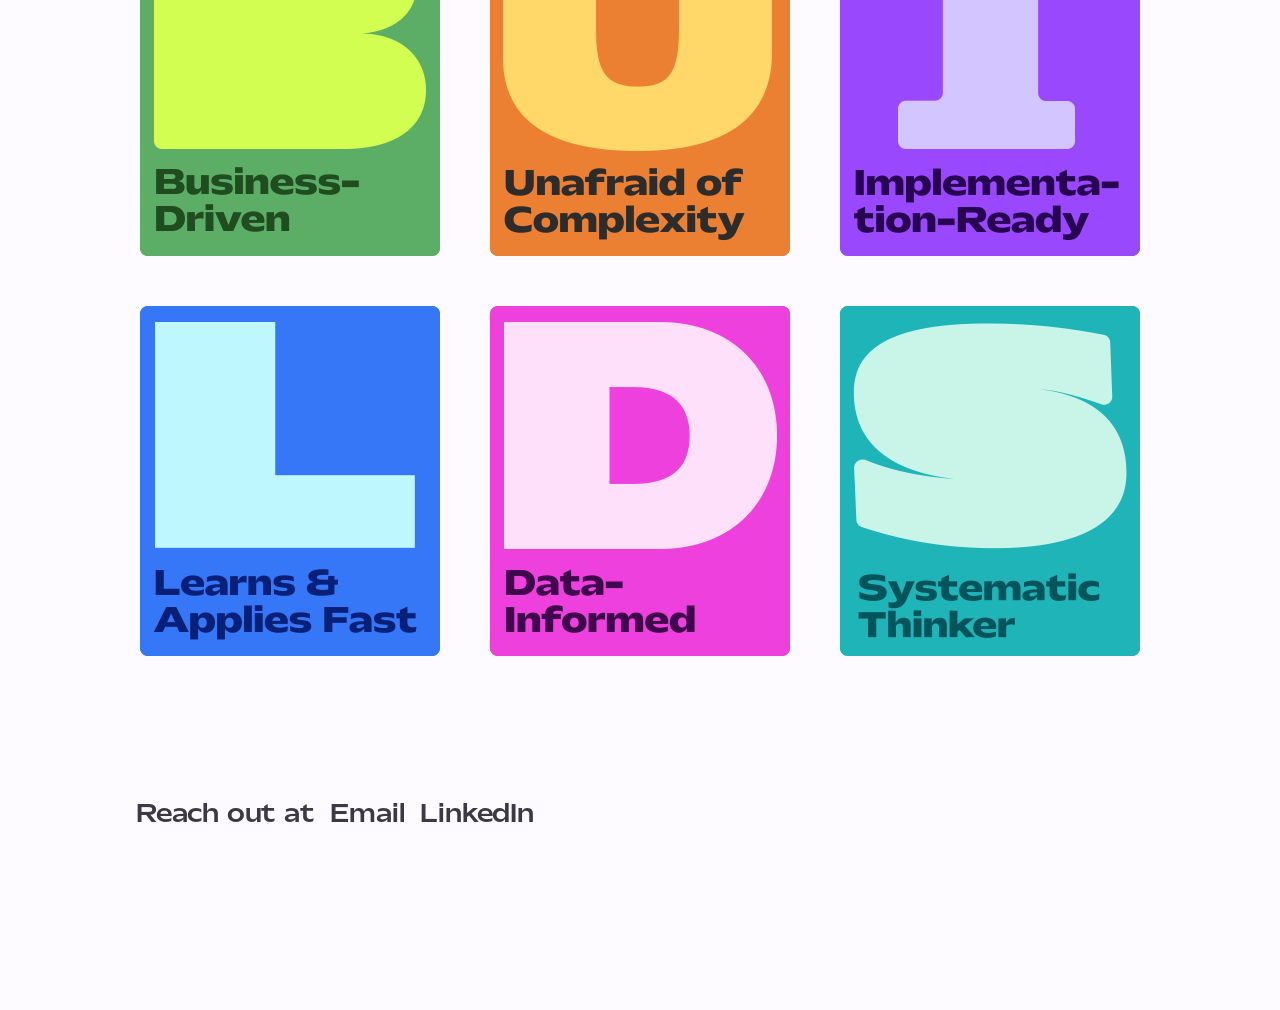
==== commit 98989471: "Remove empty Blab card cell" ====
--- a/index.html
+++ b/index.html
@@ -117,7 +117,6 @@
           <div id="w-node-_6af87513-1233-4929-a77d-blab00000002-095c25e3" class="w-layout-cell">
             <p data-figma-id="404:545" class="heading-2">Chat app Blab</p>
           </div>
-          <div class="w-layout-cell"></div>
           <div id="w-node-_6af87513-1233-4929-a77d-blab00000003-095c25e3" class="w-layout-cell">
             <a data-umami-event="blab-thumbnail-button" href="blab-case-study.html" class="pick-link w-inline-block">
               <div class="next-case-wrapper">
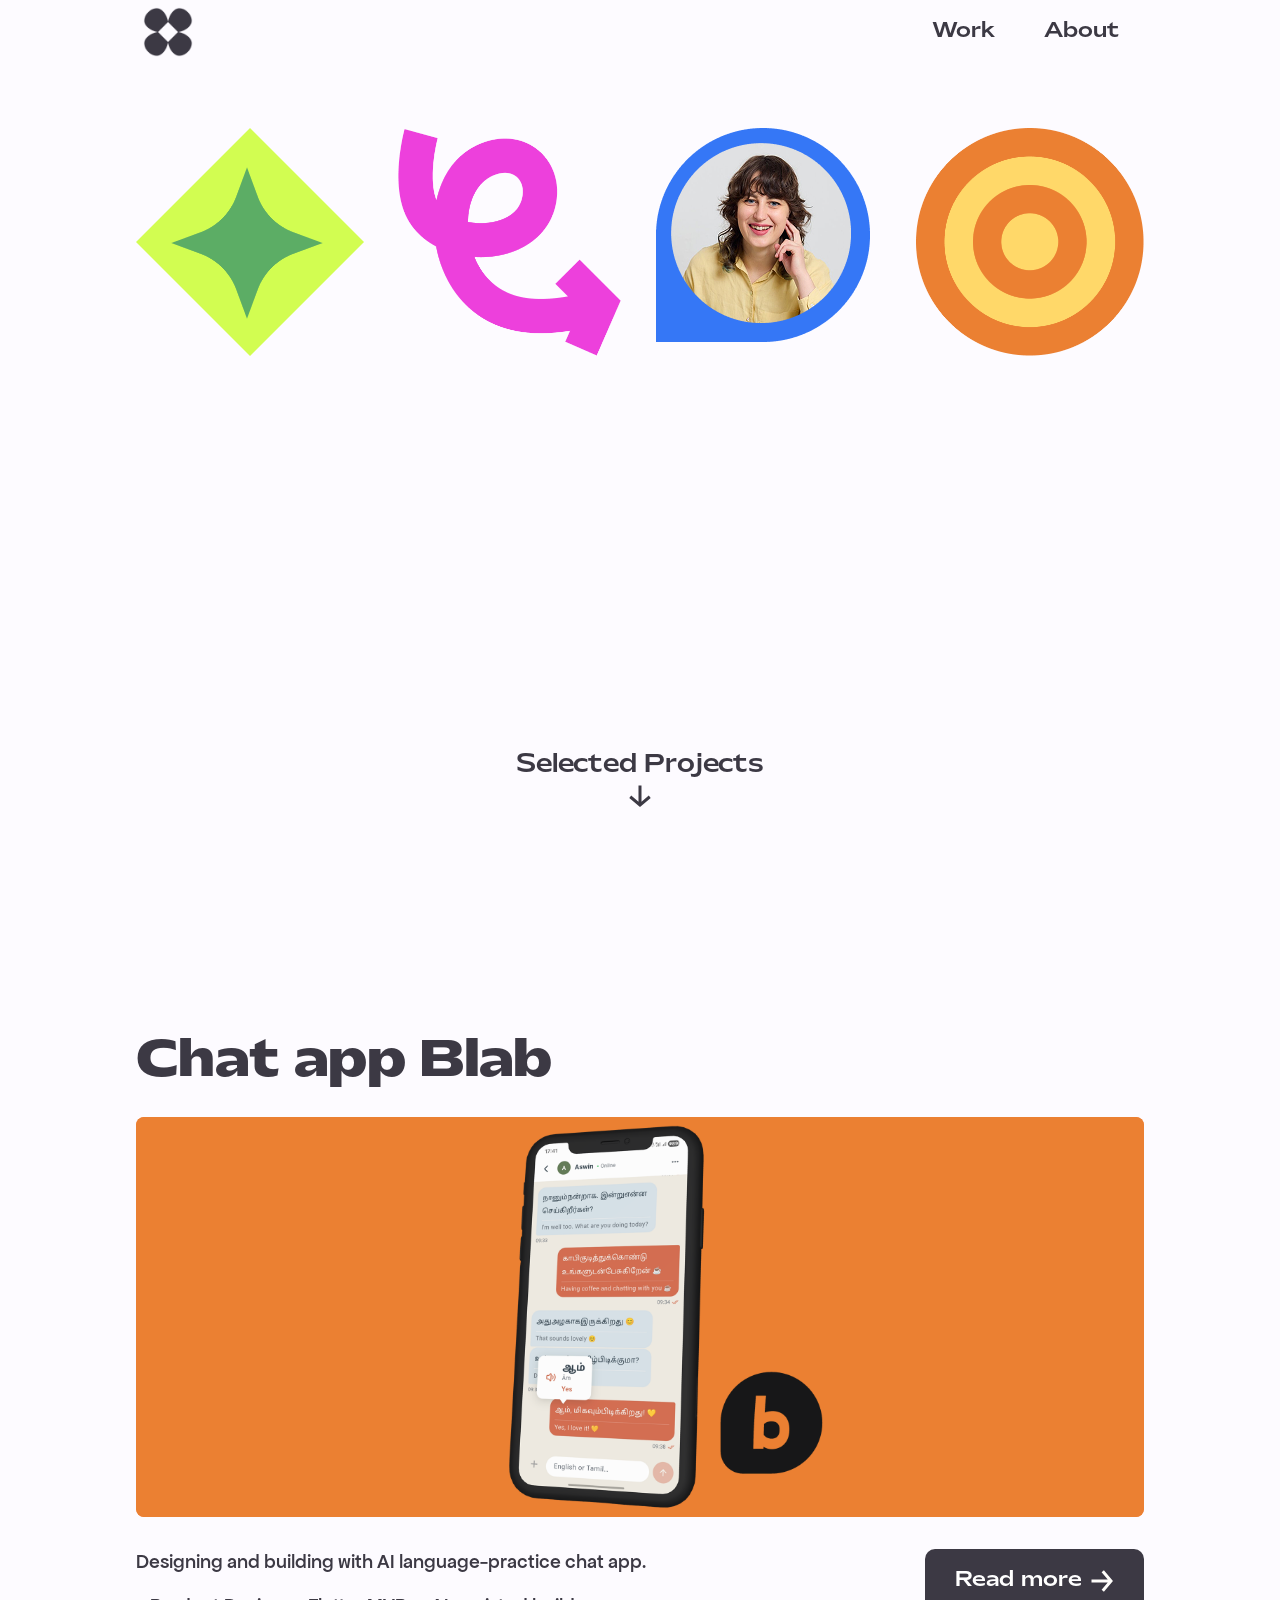
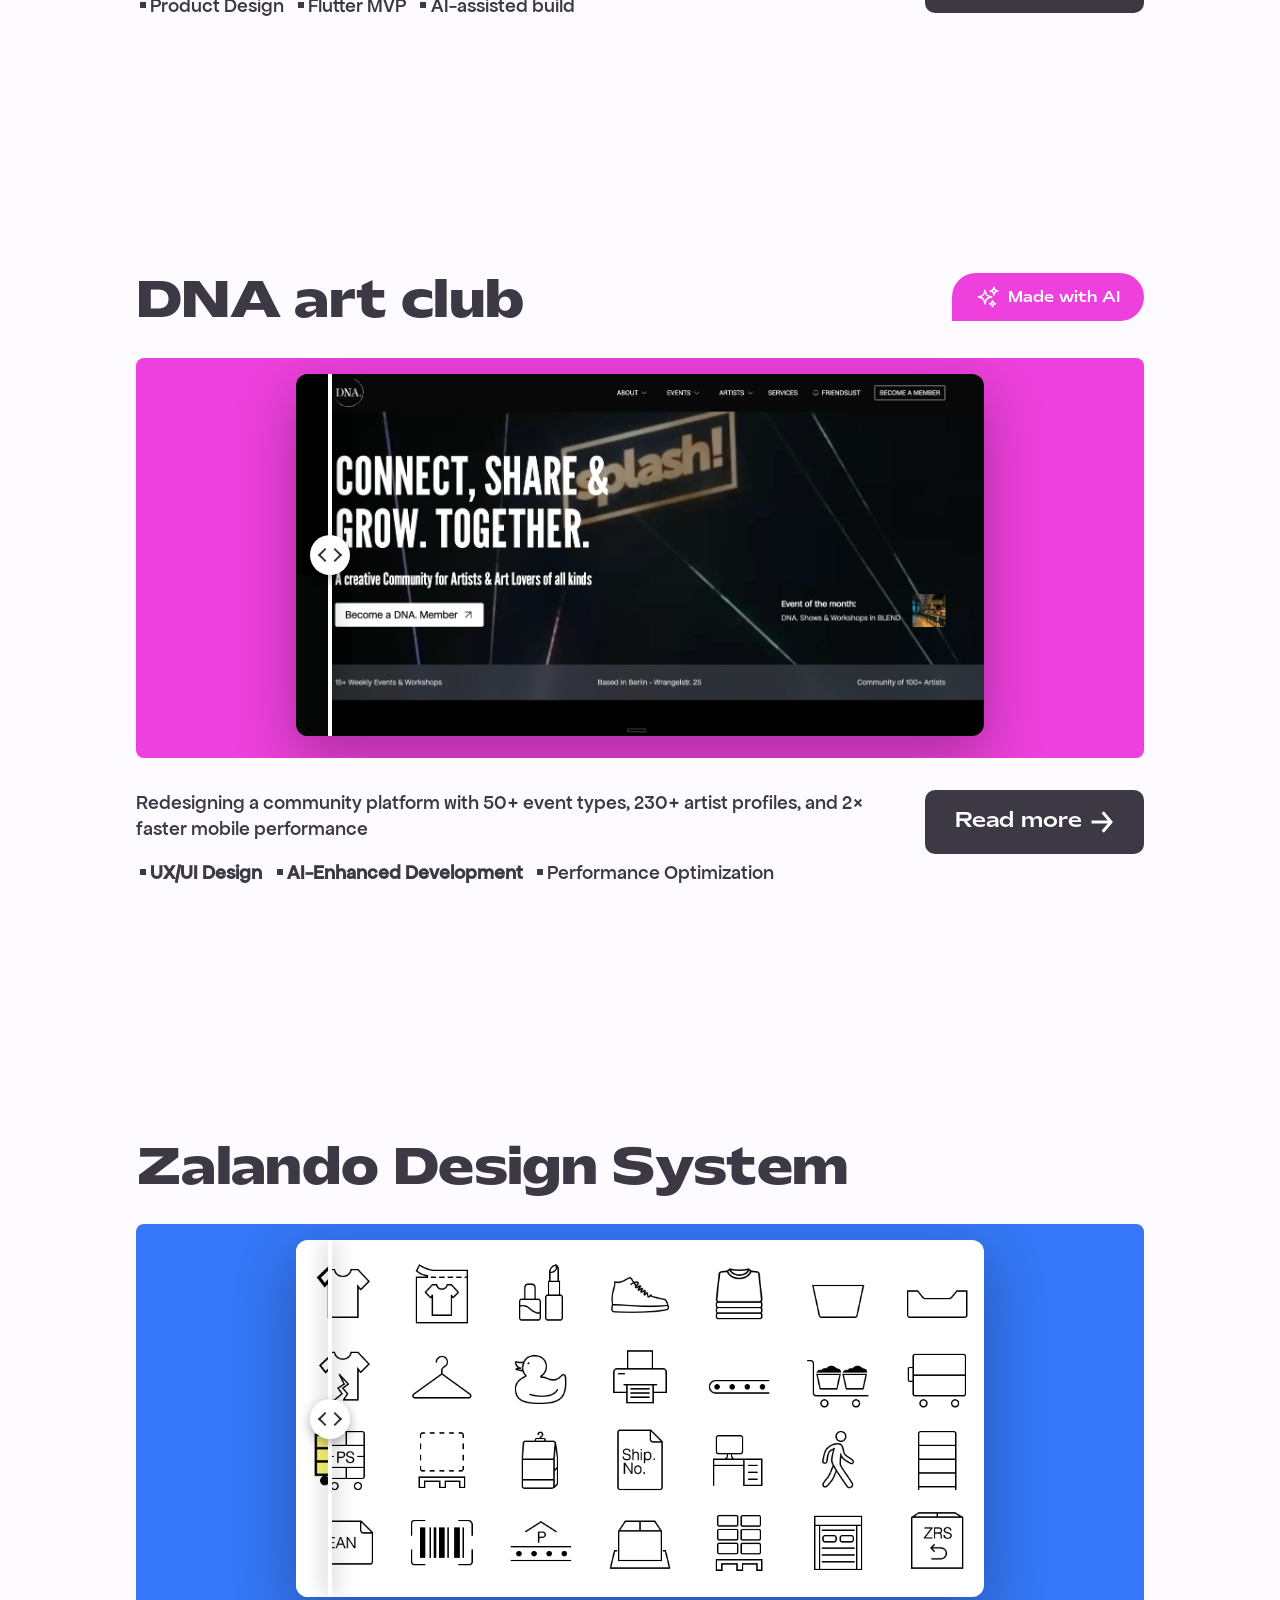
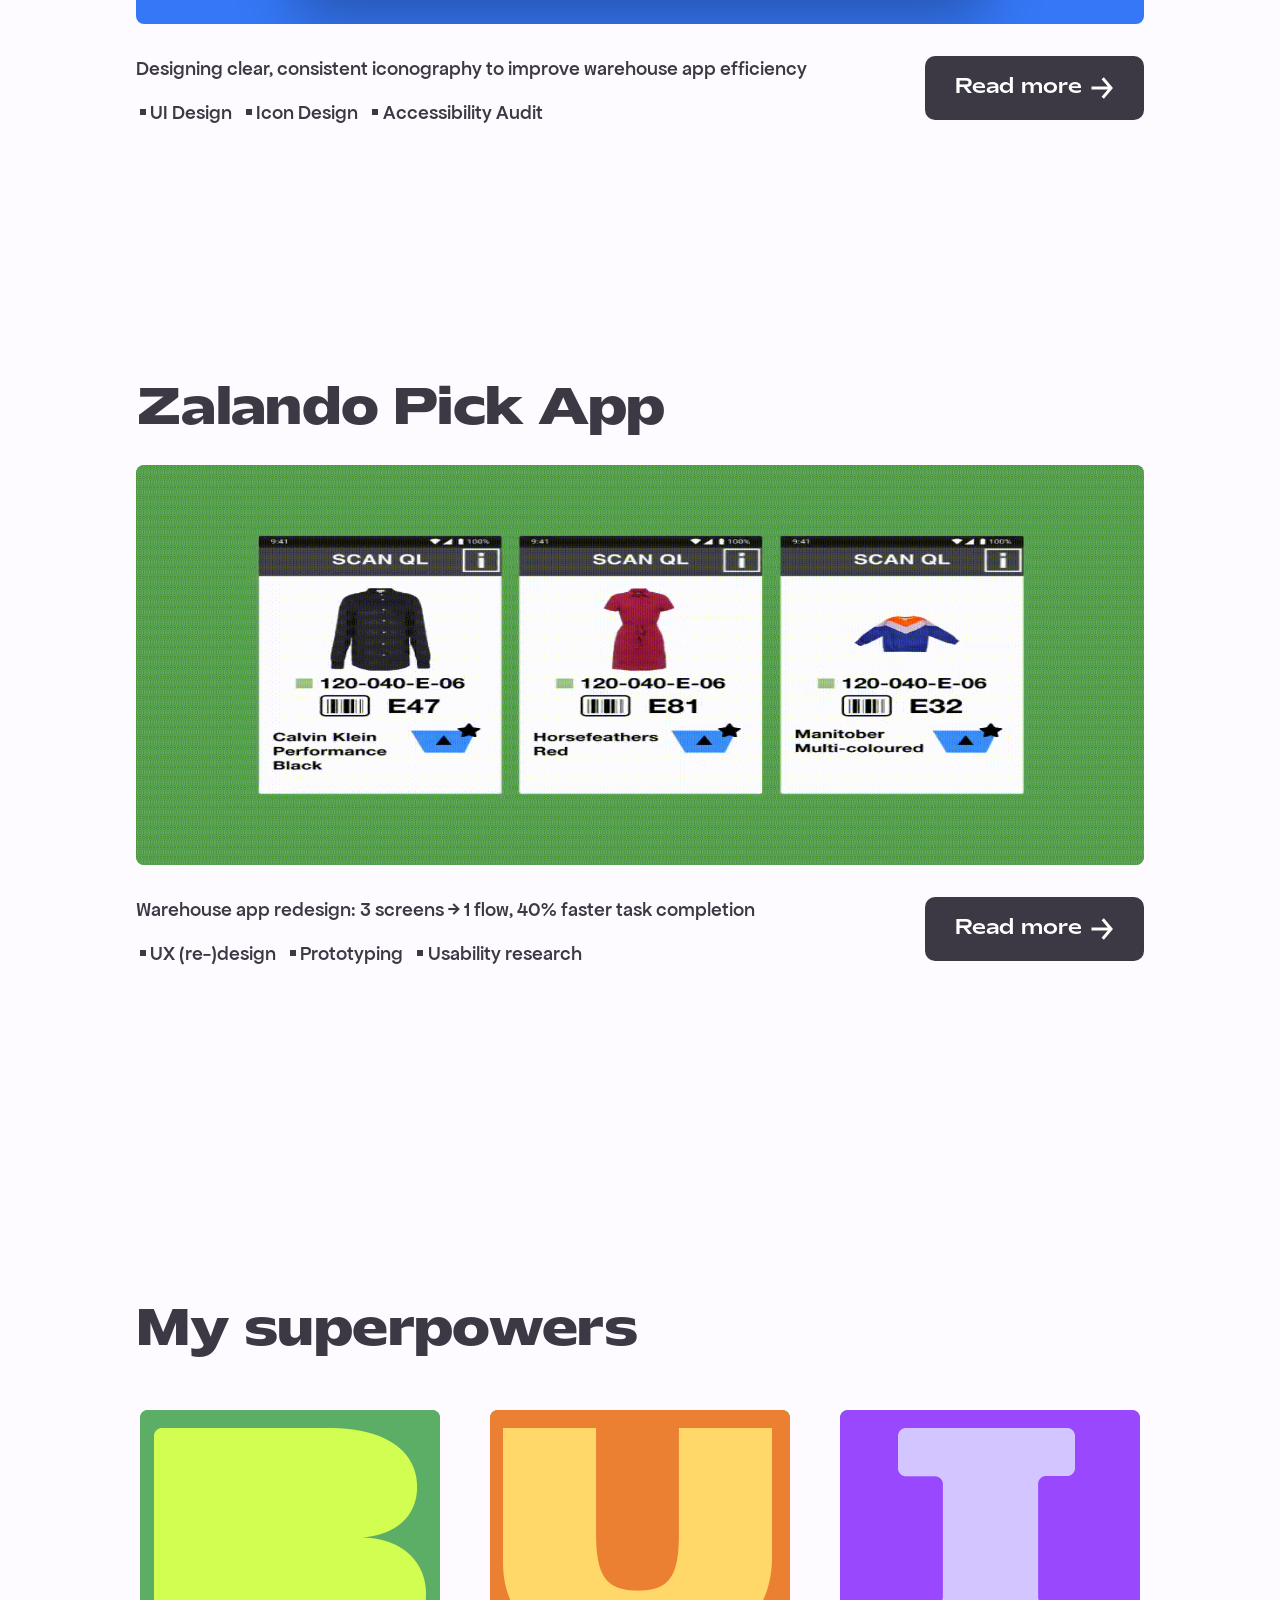
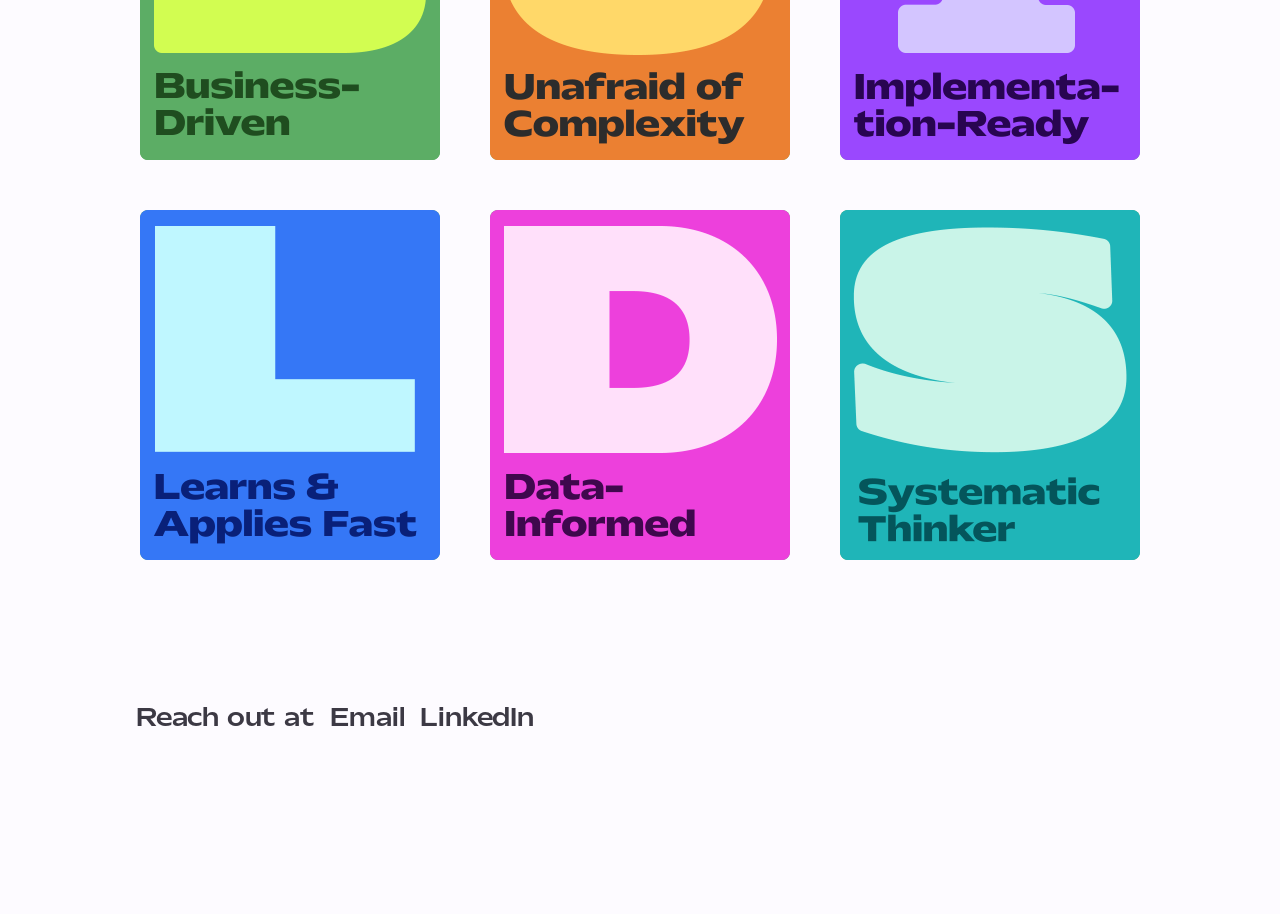
==== commit c28f23a8: "Orange hover color for Blab Read more button" ====
--- a/index.html
+++ b/index.html
@@ -60,6 +60,9 @@
 }
 </script>
   <script defer="" src="https://cloud.umami.is/script.js" data-website-id="c76142f6-309d-4f0c-a19d-2bd54506bcb9"></script>
+  <style>
+    .button-wrap.is-green.blab-btn:hover { background-color: #EB8032; }
+  </style>
 </head>
 <body>
   <div data-animation="default" data-collapse="medium" data-duration="400" data-easing="ease" data-easing2="ease" role="banner" class="navbar w-nav">
@@ -145,7 +148,7 @@
           </div>
           <div class="w-layout-cell button-wrap-cell">
             <a data-umami-event="blab-button" href="blab-case-study.html" class="link-block w-inline-block">
-              <div class="button-wrap is-green">
+              <div class="button-wrap is-green blab-btn">
                 <div class="button-inner">
                   <div class="button-text-wrapper">
                     <div text="Text" class="button-text">Read more</div>
--- a/css/nastias-portfolio.webflow.css
+++ b/css/nastias-portfolio.webflow.css
@@ -529,6 +529,10 @@
   display: flex;
 }
 
+.section-project-overview.is-blab-case-study .container-large {
+  grid-row-gap: 2rem;
+}
+
 .content-wrap {
   grid-column-gap: 2rem;
   grid-row-gap: 2rem;
@@ -1675,20 +1679,20 @@
   grid-column: span 3 / span 3;
 }
 
-#w-node-b6030549-5edf-d8e6-b9c5-740bb1b436ab-095c25e3, #w-node-f100ad46-fe5e-e4b2-2926-f27a1928baf6-095c25e3 {
+#w-node-b6030549-5edf-d8e6-b9c5-740bb1b436ab-095c25e3, #w-node-_6af87513-1233-4929-a77d-blab00000001-095c25e3, #w-node-f100ad46-fe5e-e4b2-2926-f27a1928baf6-095c25e3 {
   grid-template-rows: auto auto auto;
   grid-template-columns: auto auto auto 1fr;
 }
 
-#w-node-f100ad46-fe5e-e4b2-2926-f27a1928baf7-095c25e3 {
+#w-node-_6af87513-1233-4929-a77d-blab00000002-095c25e3, #w-node-f100ad46-fe5e-e4b2-2926-f27a1928baf7-095c25e3 {
   grid-column: span 3 / span 3;
 }
 
-#w-node-_3965527d-38bf-eca6-1b6c-5274c863c902-095c25e3 {
+#w-node-_6af87513-1233-4929-a77d-blab00000003-095c25e3, #w-node-_3965527d-38bf-eca6-1b6c-5274c863c902-095c25e3 {
   grid-column: span 4 / span 4;
 }
 
-#w-node-_7e571279-a454-82a2-b27e-b33bcfc781bf-095c25e3 {
+#w-node-_6af87513-1233-4929-a77d-blab00000004-095c25e3, #w-node-_7e571279-a454-82a2-b27e-b33bcfc781bf-095c25e3 {
   grid-column: span 3 / span 3;
 }
 
@@ -1767,7 +1771,7 @@
 }
 
 @media screen and (max-width: 991px) {
-  #w-node-f100ad46-fe5e-e4b2-2926-f27a1928baf7-095c25e3, #w-node-_7e571279-a454-82a2-b27e-b33bcfc781bf-095c25e3, #w-node-_4ea96eeb-da43-803b-d25f-08441fb6e2c3-095c25e3, #w-node-_4ea96eeb-da43-803b-d25f-08441fb6e2cb-095c25e3, #w-node-_49de4840-3125-e440-322c-fd3b9468dac4-095c25e3, #w-node-_49de4840-3125-e440-322c-fd3b9468daca-095c25e3 {
+  #w-node-_6af87513-1233-4929-a77d-blab00000002-095c25e3, #w-node-_6af87513-1233-4929-a77d-blab00000004-095c25e3, #w-node-f100ad46-fe5e-e4b2-2926-f27a1928baf7-095c25e3, #w-node-_7e571279-a454-82a2-b27e-b33bcfc781bf-095c25e3, #w-node-_4ea96eeb-da43-803b-d25f-08441fb6e2c3-095c25e3, #w-node-_4ea96eeb-da43-803b-d25f-08441fb6e2cb-095c25e3, #w-node-_49de4840-3125-e440-322c-fd3b9468dac4-095c25e3, #w-node-_49de4840-3125-e440-322c-fd3b9468daca-095c25e3 {
     grid-column: span 4 / span 4;
   }
 
@@ -1787,7 +1791,7 @@
     grid-column: span 4 / span 4;
   }
 
-  #w-node-b6030549-5edf-d8e6-b9c5-740bb1b436ab-095c25e3, #w-node-f100ad46-fe5e-e4b2-2926-f27a1928baf6-095c25e3, #w-node-_4ea96eeb-da43-803b-d25f-08441fb6e2c2-095c25e3, #w-node-_49de4840-3125-e440-322c-fd3b9468dac3-095c25e3 {
+  #w-node-b6030549-5edf-d8e6-b9c5-740bb1b436ab-095c25e3, #w-node-_6af87513-1233-4929-a77d-blab00000001-095c25e3, #w-node-f100ad46-fe5e-e4b2-2926-f27a1928baf6-095c25e3, #w-node-_4ea96eeb-da43-803b-d25f-08441fb6e2c2-095c25e3, #w-node-_49de4840-3125-e440-322c-fd3b9468dac3-095c25e3 {
     grid-template-rows: auto;
     grid-template-columns: 1fr;
   }
@@ -1812,6 +1816,43 @@
   #w-node-d41c5760-57d7-cba1-6a1e-2e1a0181bec9-19d5c138, #w-node-a3b5fc84-7303-91d0-ec58-a34733af804d-19d5c138, #w-node-a3b5fc84-7303-91d0-ec58-a34733af8068-19d5c138, #w-node-_90b38740-571f-6462-563a-de33626b5296-19d5c138, #w-node-acc93fa2-51d7-6519-c0ea-e36ee6d458f7-b600cddb, #w-node-_68a46409-10d5-2ab9-d3a7-b5ee68b30b87-b600cddb, #w-node-f8dcd429-22a5-89ab-edea-bafd0ba835f9-b600cddb, #w-node-_820a92fa-2077-190d-087c-ecab813904a6-b600cddb, #w-node-d7c6c979-db75-0eda-141a-6f1cdcc41dff-b600cddb, #w-node-d8ebf374-05d8-8c79-f81a-315276cee1d8-b600cddb, #w-node-_1893a1ab-85e3-b4a7-c270-0f3277aed48a-b600cddb {
     grid-template-rows: auto;
     grid-template-columns: 1fr;
+  }
+
+}
+
+@media screen and (max-width: 767px) {
+  #w-node-_6af87513-1233-4929-a77d-blab00000001-095c25e3 {
+    width: calc(100vw - 2rem);
+    max-width: 30rem;
+    overflow: visible;
+  }
+
+  #w-node-_6af87513-1233-4929-a77d-blab00000001-095c25e3 .heading-2 {
+    font-size: 1.75rem;
+    line-height: 110%;
+  }
+
+  #w-node-_6af87513-1233-4929-a77d-blab00000001-095c25e3 .project-thumbnail {
+    width: 100%;
+    height: 20rem;
+  }
+
+  #w-node-_6af87513-1233-4929-a77d-blab00000001-095c25e3 .card-content {
+    width: min(18rem, calc(100vw - 2rem));
+    max-width: 18rem;
+    overflow: visible;
+  }
+
+  #w-node-_6af87513-1233-4929-a77d-blab00000001-095c25e3 .paragraph {
+    overflow-wrap: anywhere;
+  }
+
+  #w-node-_6af87513-1233-4929-a77d-blab00000001-095c25e3 .tags {
+    flex-direction: column;
+  }
+
+  #w-node-_6af87513-1233-4929-a77d-blab00000001-095c25e3 .tag {
+    height: auto;
   }
 }
 
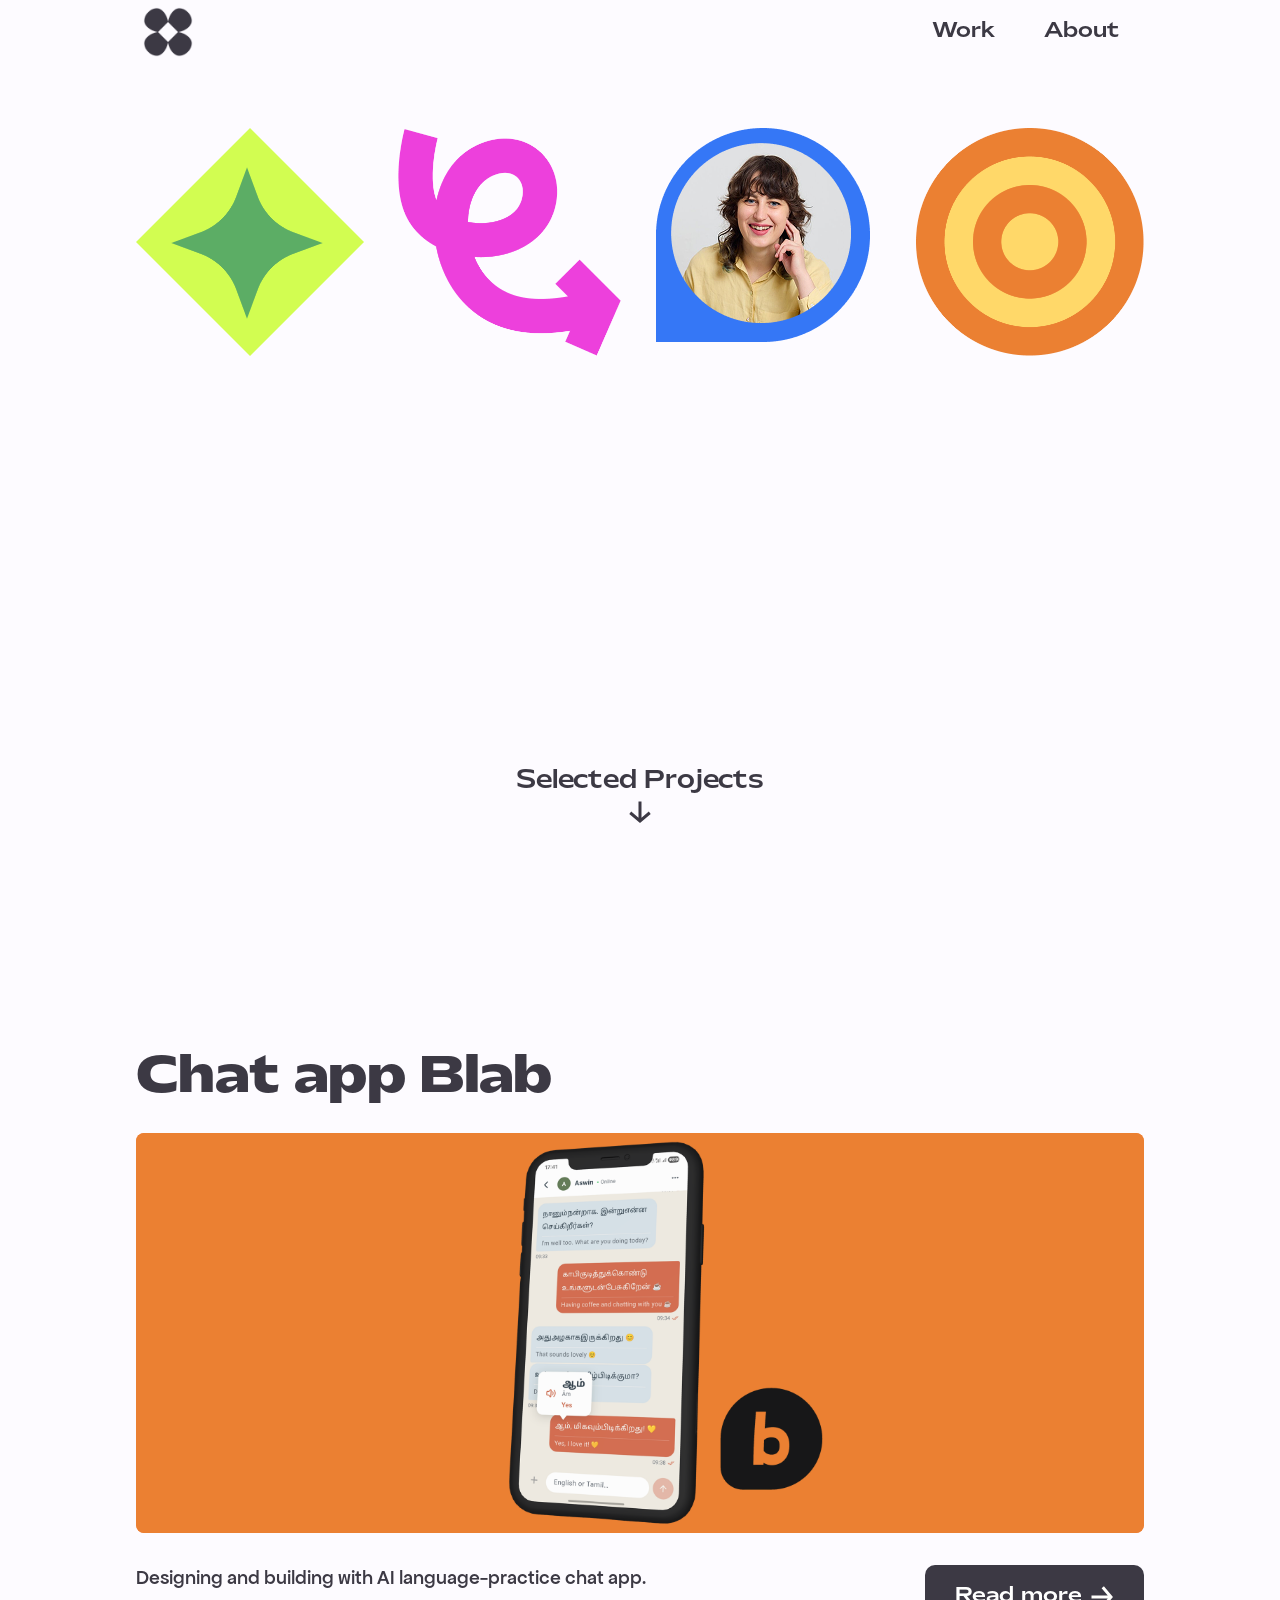
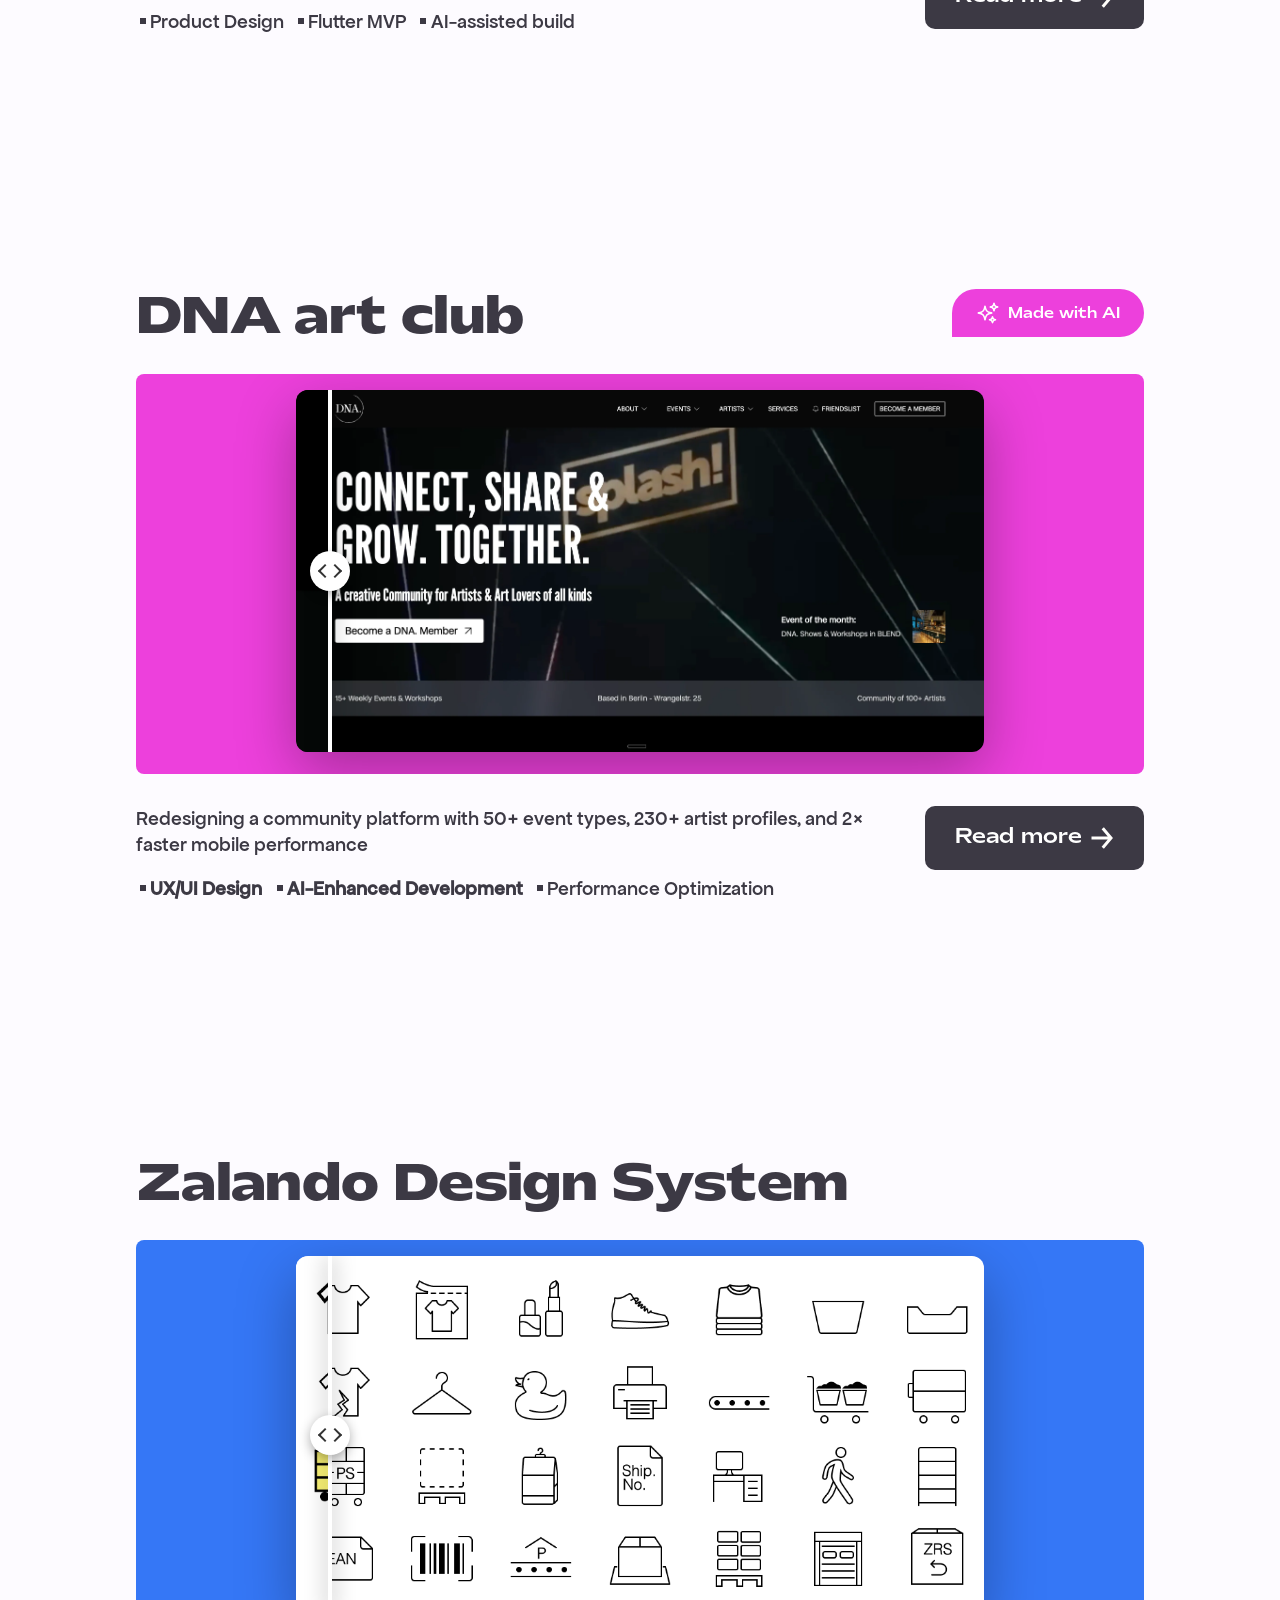
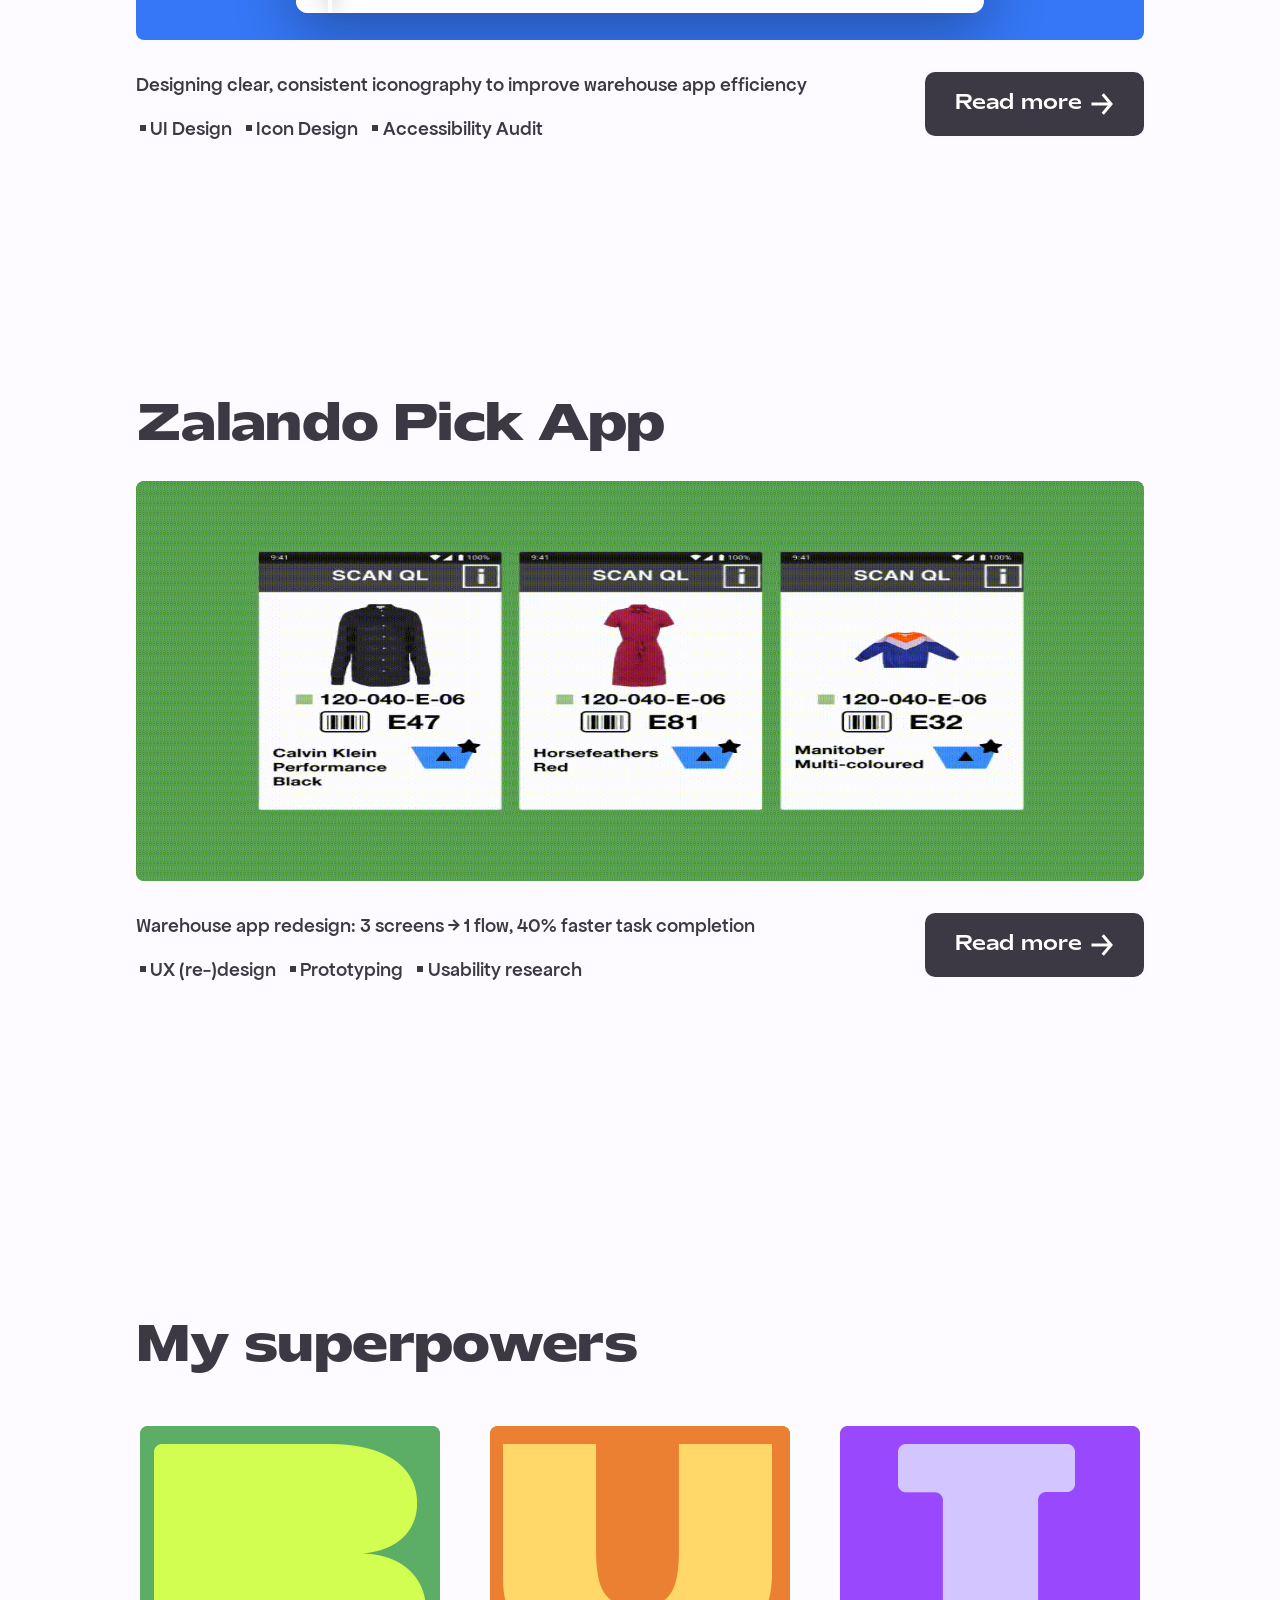
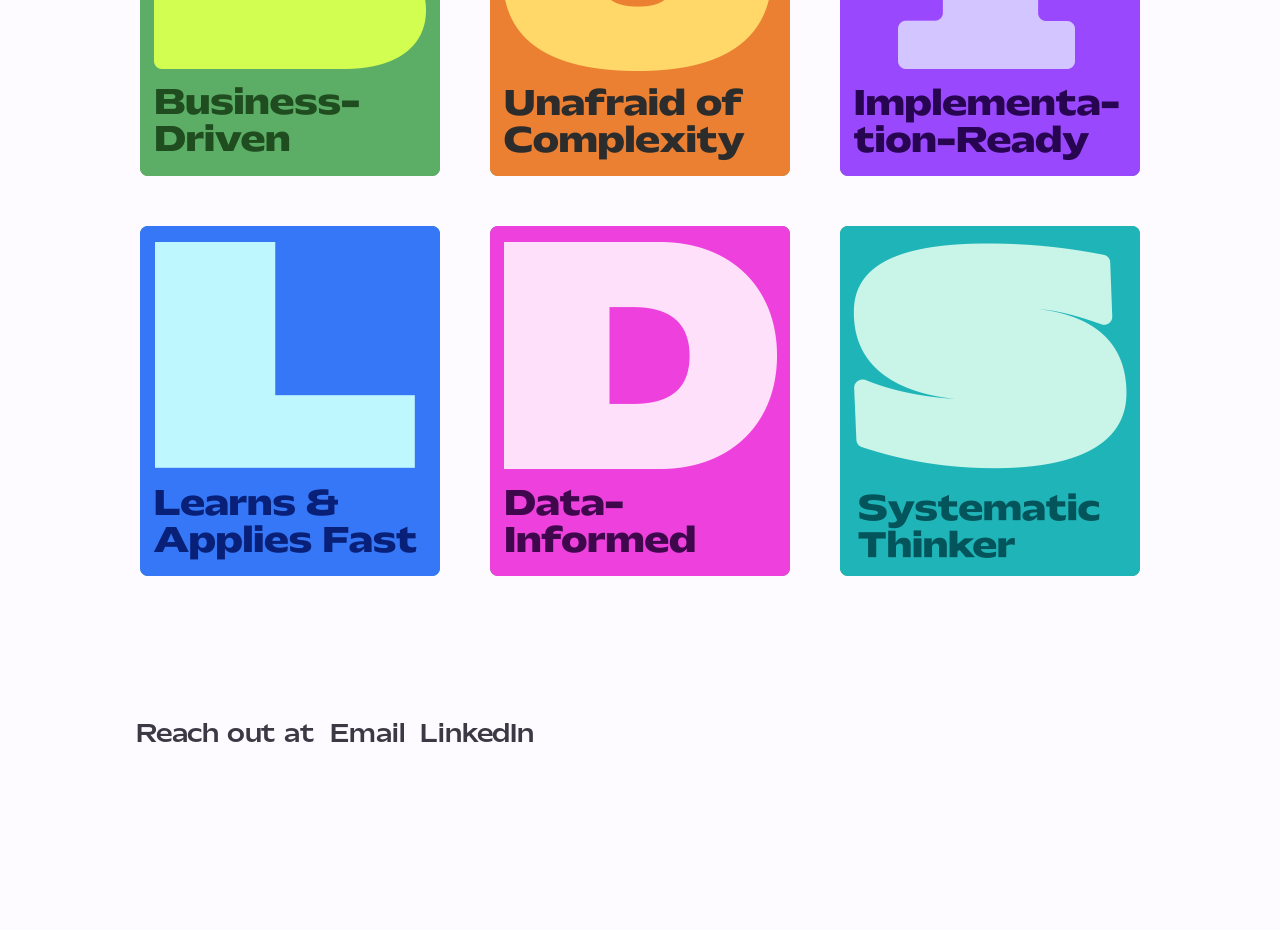
==== commit c80cb8d9: "Redesign hero: bubble above heading, hug text, align under photo" ====
--- a/index.html
+++ b/index.html
@@ -89,22 +89,15 @@
         <div class="w-layout-cell"><img src="images/Illustration3.png" loading="lazy" style="-webkit-transform:translate3d(0, 0, 0) scale3d(1, 1, 1) rotateX(0) rotateY(null) rotateZ(0deg) skew(0, 0);-moz-transform:translate3d(0, 0, 0) scale3d(1, 1, 1) rotateX(0) rotateY(null) rotateZ(0deg) skew(0, 0);-ms-transform:translate3d(0, 0, 0) scale3d(1, 1, 1) rotateX(0) rotateY(null) rotateZ(0deg) skew(0, 0);transform:translate3d(0, 0, 0) scale3d(1, 1, 1) rotateX(0) rotateY(null) rotateZ(0deg) skew(0, 0);transform-style:preserve-3d" data-w-id="7535cc50-1205-7c90-1c3f-e87dc323d5d8" alt="Illustration 3 - Anastasiia Yezhyzhanska photo"></div>
         <div class="w-layout-cell"><img src="images/Illustration4.png" loading="lazy" style="-webkit-transform:translate3d(0, 0, 0) scale3d(1, 1, 1) rotateX(0) rotateY(0) rotateZ(0) skew(0deg, 0deg);-moz-transform:translate3d(0, 0, 0) scale3d(1, 1, 1) rotateX(0) rotateY(0) rotateZ(0) skew(0deg, 0deg);-ms-transform:translate3d(0, 0, 0) scale3d(1, 1, 1) rotateX(0) rotateY(0) rotateZ(0) skew(0deg, 0deg);transform:translate3d(0, 0, 0) scale3d(1, 1, 1) rotateX(0) rotateY(0) rotateZ(0) skew(0deg, 0deg)" data-w-id="c585610b-dc27-5aa2-4567-acc34f4bdeef" alt="Illustration 4 - orange aim"></div>
       </div>
-      <div id="w-node-af230d68-3199-d7da-4e68-631b4ef4b66f-095c25e3" class="hero-text-wrapper">
-        <div id="w-node-db89e01f-3e58-c839-a5f3-46a62ffecd7d-095c25e3" class="w-layout-layout quick-stack-work-main wf-layout-layout">
-          <div id="w-node-db89e01f-3e58-c839-a5f3-46a62ffecd7e-095c25e3" class="w-layout-cell">
-            <p data-figma-id="119:243" data-w-id="8099e180-950b-e6cb-9d9e-b84ef030b881" style="opacity:0" class="work-main-heading">Hi! I am</p>
-          </div>
-          <div id="w-node-db89e01f-3e58-c839-a5f3-46a62ffecd80-095c25e3" class="w-layout-cell description-cell">
-            <div id="w-node-_919f8e26-0bd6-5692-669b-b07d7eef91b5-095c25e3" data-w-id="919f8e26-0bd6-5692-669b-b07d7eef91b5" style="opacity:0" class="description-container">
-              <p data-figma-id="119:244" class="work-description-text"><span class="text-span---description">Product designer</span> who thinks in systems and ships in code</p>
-            </div>
-          </div>
-        </div>
-        <div id="w-node-_24a54450-e55d-b4cc-3684-d9b6a762a7eb-095c25e3" class="w-layout-layout quick-stack-work-main wf-layout-layout">
-          <div id="w-node-_24a54450-e55d-b4cc-3684-d9b6a762a7f5-095c25e3" class="w-layout-cell">
-            <p data-figma-id="119:243" data-w-id="24a54450-e55d-b4cc-3684-d9b6a762a7f6" style="opacity:0" class="work-main-heading">Anastasiia </p>
-          </div>
-          <div class="w-layout-cell"></div>
+      <div id="w-node-af230d68-3199-d7da-4e68-631b4ef4b66f-095c25e3" class="hero-text-wrapper" style="margin-top:-3rem;">
+        <div style="margin-left:32.5rem;">
+          <div data-w-id="919f8e26-0bd6-5692-669b-b07d7eef91b5" style="opacity:0;width:fit-content;padding-bottom:0;height:4rem;" class="description-container">
+            <p class="work-description-text"><span class="text-span---description">Hi! I'm Anastasiia</span></p>
+          </div>
+        </div>
+        <div>
+          <p data-w-id="8099e180-950b-e6cb-9d9e-b84ef030b881" style="opacity:0" class="work-main-heading">I design</p>
+          <p data-w-id="24a54450-e55d-b4cc-3684-d9b6a762a7f6" style="opacity:0" class="work-main-heading">&amp; code with AI</p>
         </div>
       </div>
       <div data-figma-id="404:389" class="header-wrapper-center">
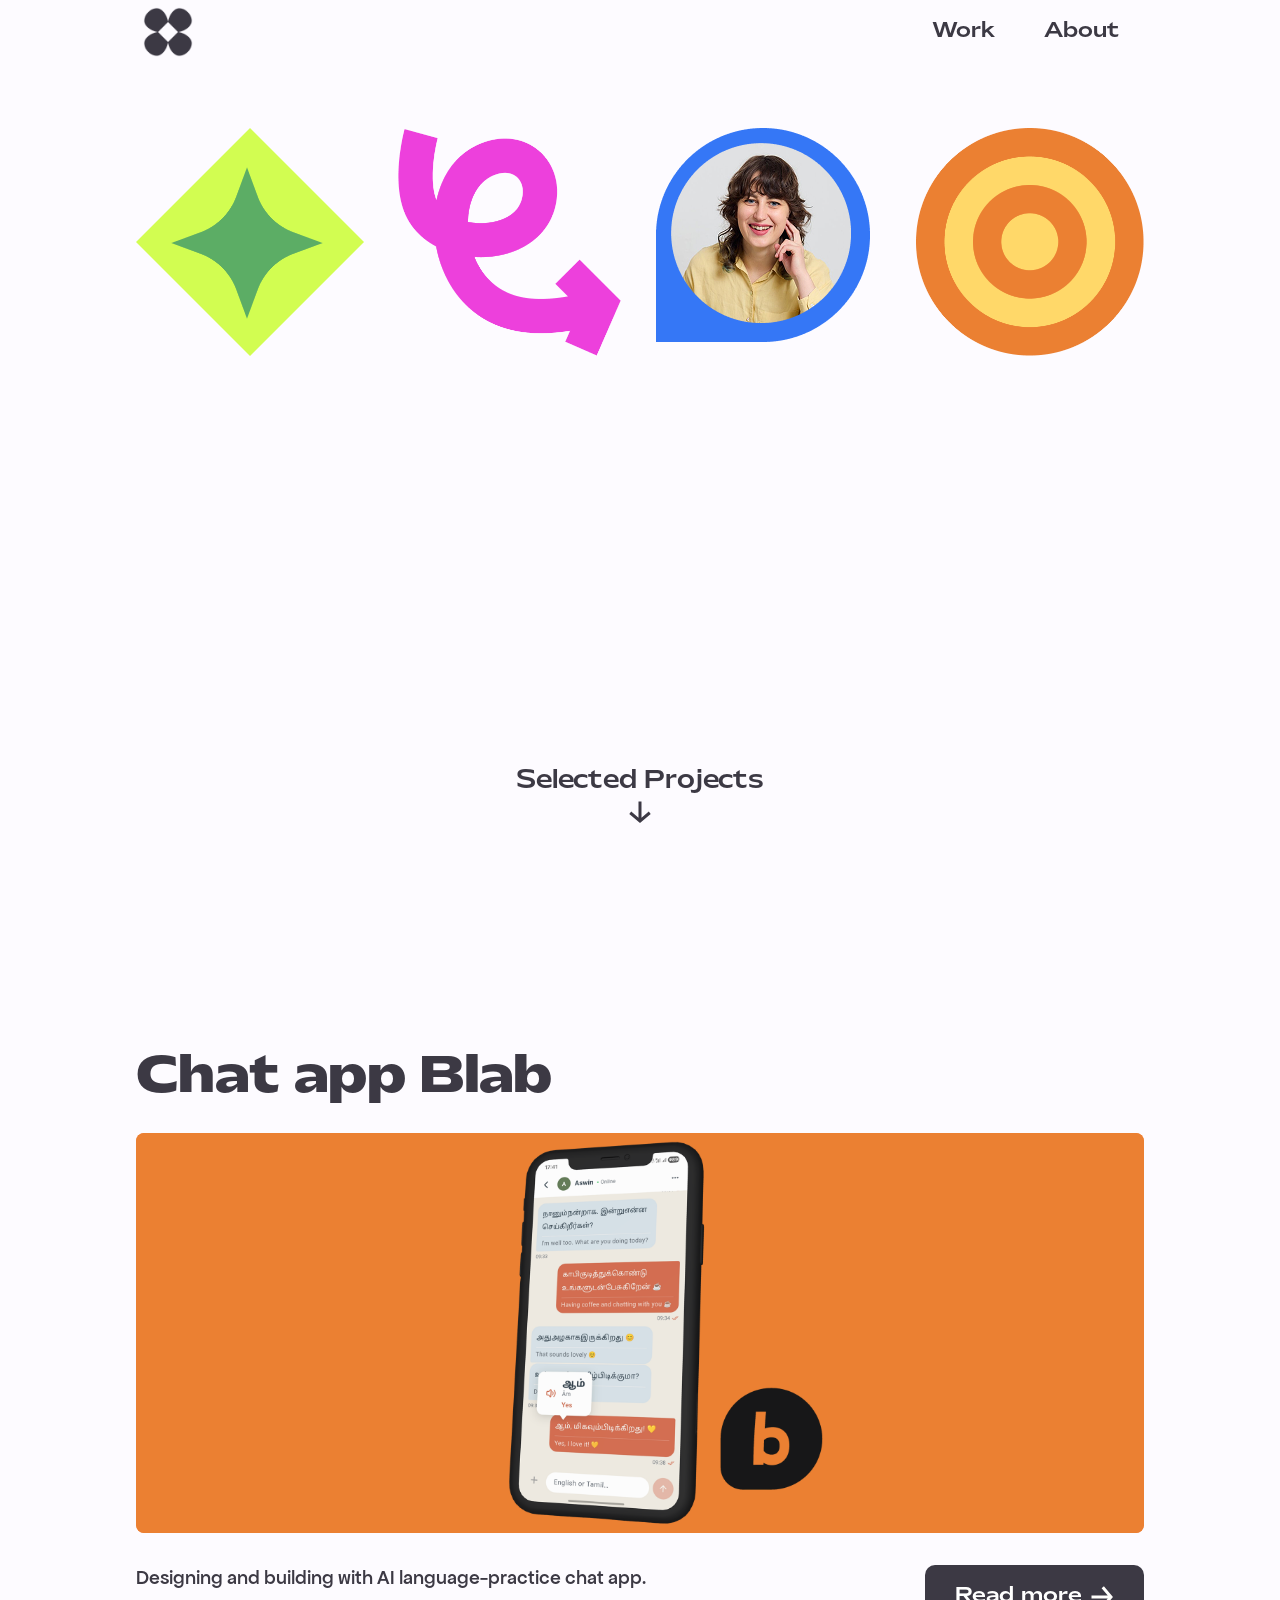
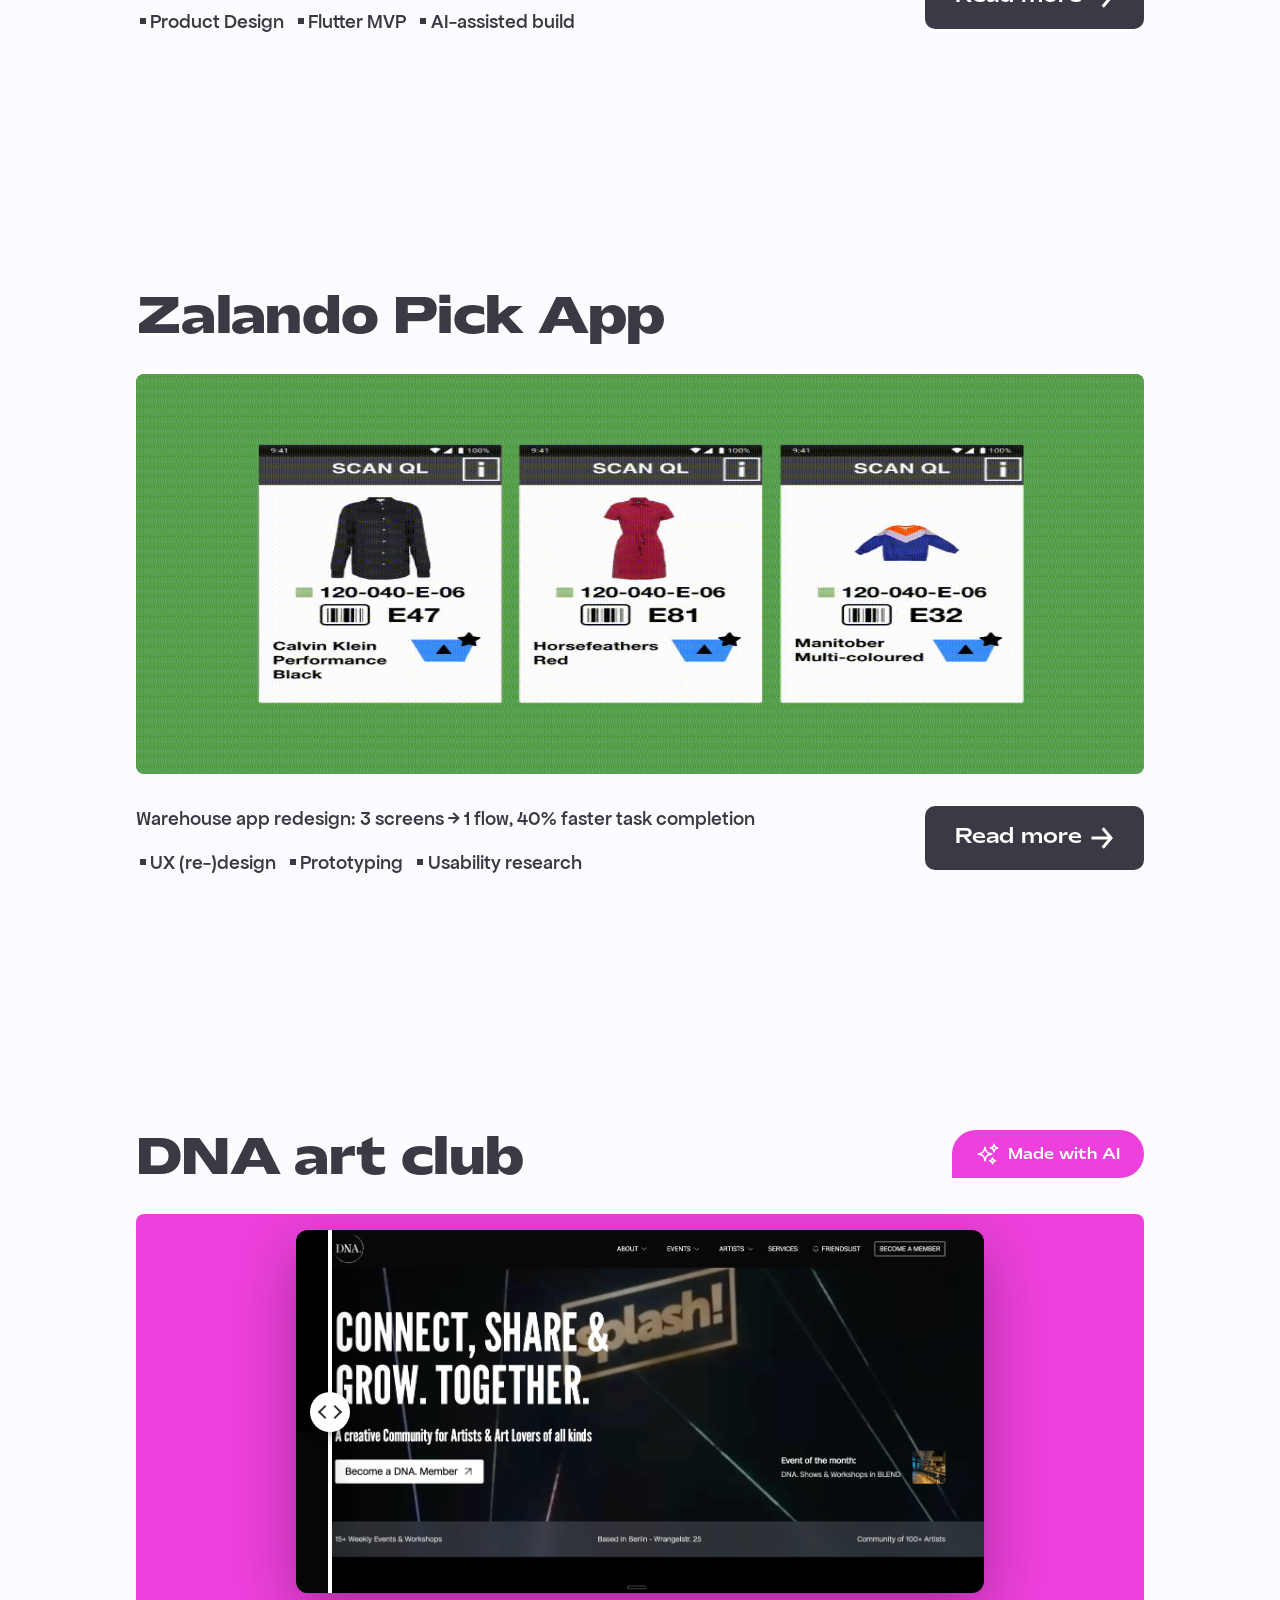
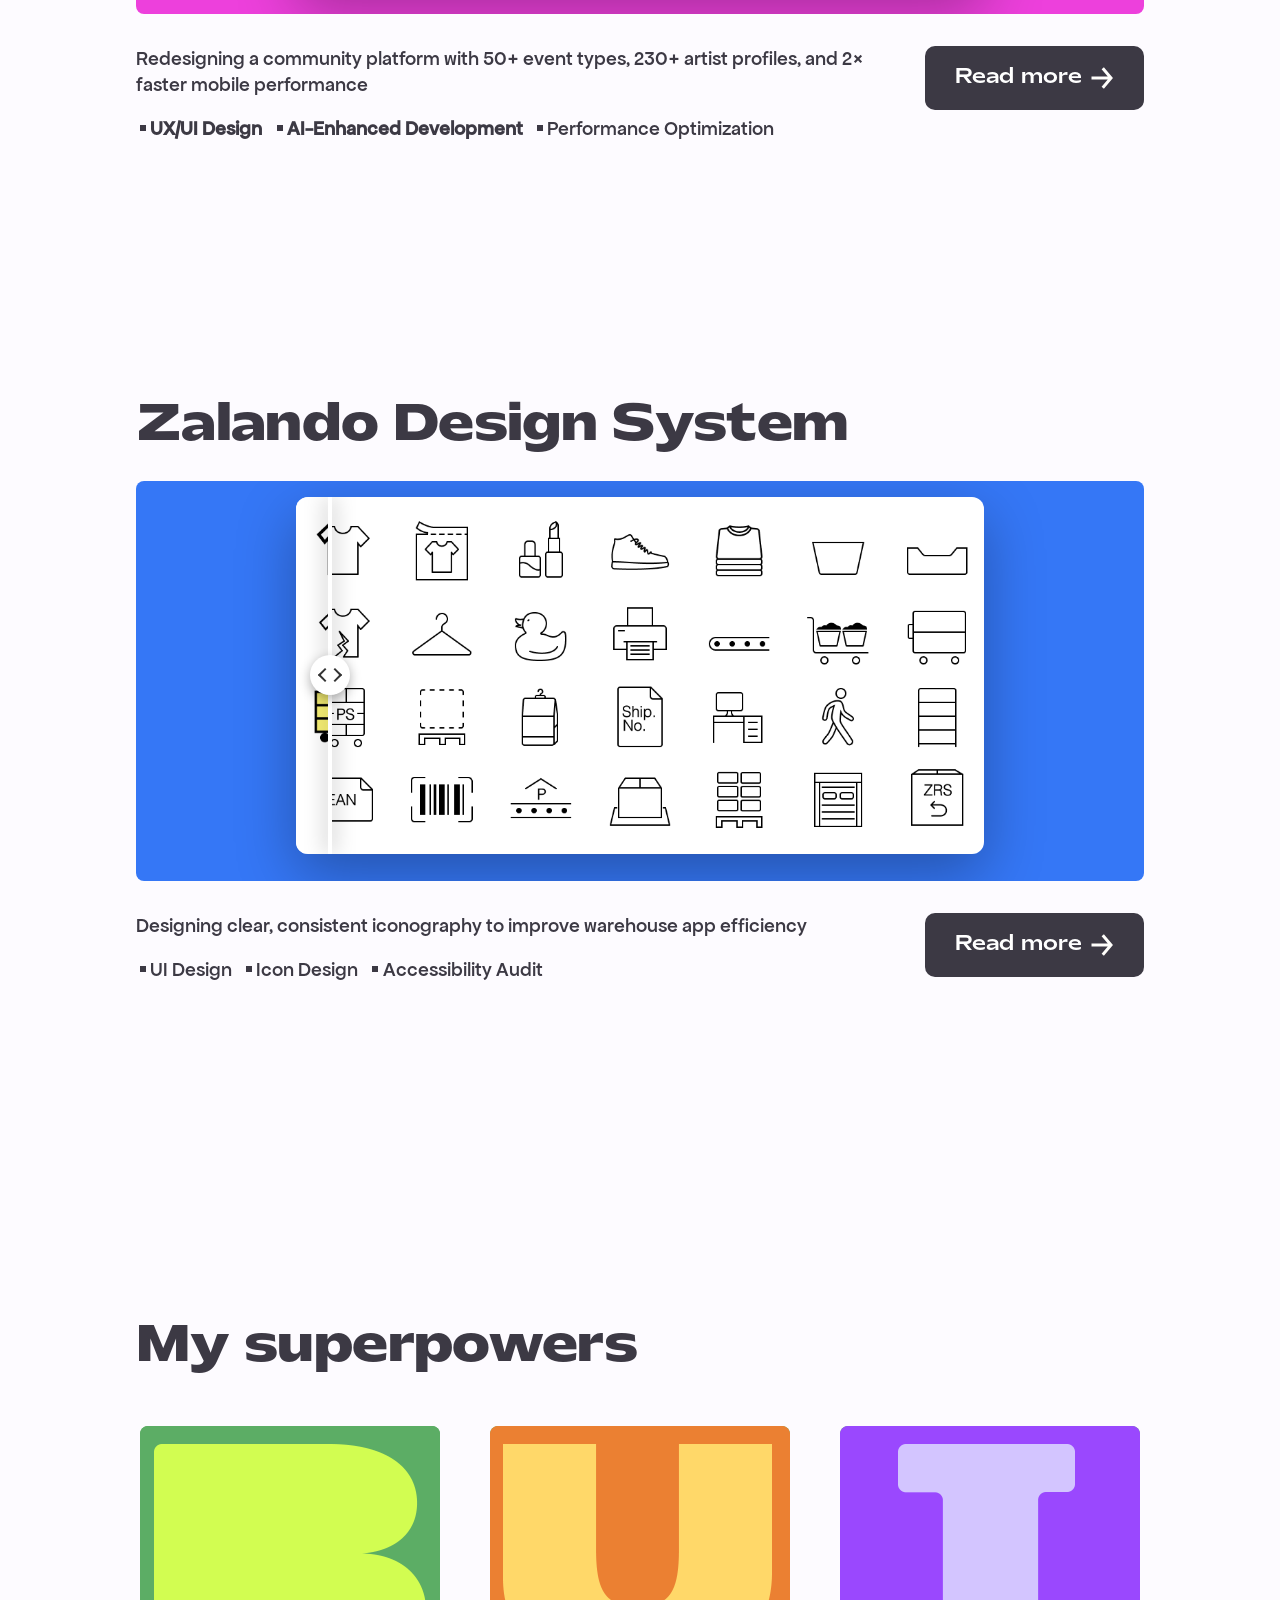
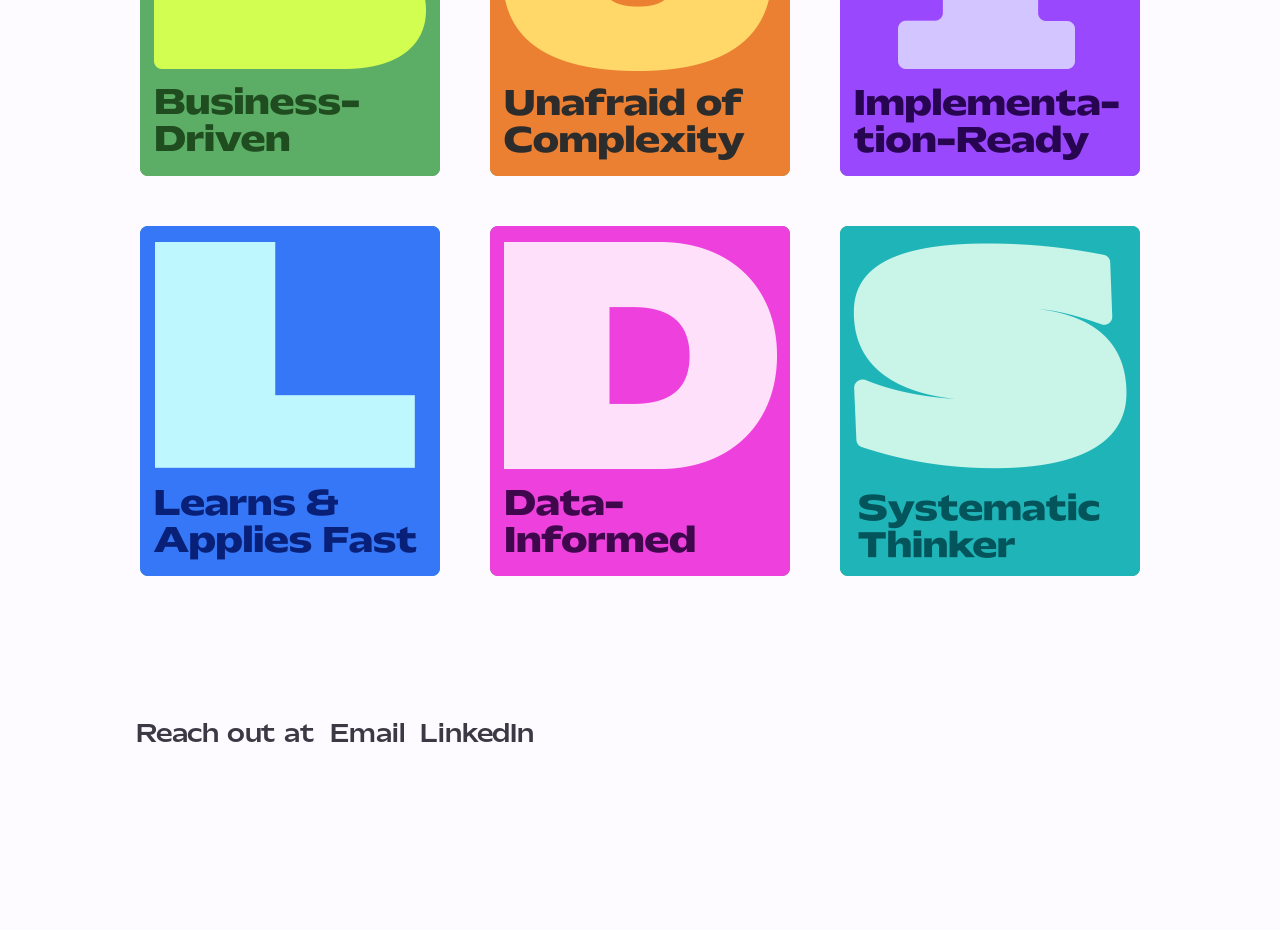
==== commit f680be4f: "Reorder projects: Blab, Pick, DNA, ZDS" ====
--- a/index.html
+++ b/index.html
@@ -152,6 +152,50 @@
             </a>
           </div>
         </div>
+        <div id="w-node-_49de4840-3125-e440-322c-fd3b9468dac3-095c25e3" class="w-layout-layout quick-stack-cards wf-layout-layout">
+          <div id="w-node-_49de4840-3125-e440-322c-fd3b9468dac4-095c25e3" class="w-layout-cell">
+            <p data-figma-id="404:545" class="heading-2">Zalando Pick App</p>
+          </div>
+          <div class="w-layout-cell"></div>
+          <div id="w-node-_49de4840-3125-e440-322c-fd3b9468dac8-095c25e3" class="w-layout-cell">
+            <a data-umami-event="pick-thumbnail-button" href="zalando-pick-app.html" class="pick-link w-inline-block">
+              <div class="next-case-wrapper">
+                <div class="project-thumbnail pick"><img class="card-picture-pick" src="images/Pick-hero.gif" data-figma-image-id="6824801a0c46d6f2b06da1ad" alt="Mobile app interface showing scanned item list with codes and images of a black shirt, red dress, and multicolored sweater." data-figma-id="404:403" data-figma-image-hash="48ac07d1146e161177efa2734bdd5b4d" loading="lazy"></div>
+              </div>
+            </a>
+          </div>
+          <div id="w-node-_49de4840-3125-e440-322c-fd3b9468daca-095c25e3" class="w-layout-cell">
+            <div data-figma-id="404:544" class="card-content">
+              <p data-figma-id="404:547" class="paragraph">Warehouse app redesign: 3 screens → 1 flow, 40% faster task completion</p>
+              <div data-figma-id="404:611" class="tags">
+                <div data-figma-id="404:612" class="tag">
+                  <div data-figma-id="404:613" class="icon-list-2"><img class="list-point" src="images/Rectangle-1307.svg" data-figma-image-id="6827433710b7e301ffc41c4a" alt="List point" data-figma-id="404:559" data-figma-image-hash="bd3e3599511490757391ec1d97a3c4b4" loading="lazy"></div>
+                  <p data-figma-id="404:615" class="paragraph">UX (re-)design</p>
+                </div>
+                <div data-figma-id="404:616" class="tag">
+                  <div data-figma-id="404:617" class="icon-list-2"><img class="list-point" src="images/Rectangle-1307.svg" data-figma-image-id="6827433710b7e301ffc41c4a" alt="List point" data-figma-id="404:559" data-figma-image-hash="bd3e3599511490757391ec1d97a3c4b4" loading="lazy"></div>
+                  <p data-figma-id="404:619" class="paragraph">Prototyping</p>
+                </div>
+                <div data-figma-id="404:620" class="tag">
+                  <div data-figma-id="404:621" class="icon-list-2"><img class="list-point" src="images/Rectangle-1307.svg" data-figma-image-id="6827433710b7e301ffc41c4a" alt="List point" data-figma-id="404:559" data-figma-image-hash="bd3e3599511490757391ec1d97a3c4b4" loading="lazy"></div>
+                  <p data-figma-id="404:623" class="paragraph">Usability research</p>
+                </div>
+              </div>
+            </div>
+          </div>
+          <div class="w-layout-cell button-wrap-cell">
+            <a data-umami-event="pick-button" href="zalando-pick-app.html" class="link-block w-inline-block">
+              <div class="button-wrap is-green">
+                <div class="button-inner">
+                  <div class="button-text-wrapper">
+                    <div text="Text" class="button-text">Read more</div>
+                  </div>
+                  <div class="button-icon"><img class="icon-main" src="images/rivet-iconsarrow-left.svg" data-figma-image-id="682743377be6f7c9c54f261d" alt="arrow right" data-figma-id="420:235" data-figma-image-hash="8457432488b96727f64a87c9799f0abc" loading="lazy"></div>
+                </div>
+              </div>
+            </a>
+          </div>
+        </div>
         <div id="w-node-f100ad46-fe5e-e4b2-2926-f27a1928baf6-095c25e3" class="w-layout-layout quick-stack-cards wf-layout-layout">
           <div id="w-node-f100ad46-fe5e-e4b2-2926-f27a1928baf7-095c25e3" class="w-layout-cell">
             <p data-figma-id="404:545" class="heading-2">DNA art club</p>
@@ -551,50 +595,6 @@
             </a>
           </div>
         </div>
-        <div id="w-node-_49de4840-3125-e440-322c-fd3b9468dac3-095c25e3" class="w-layout-layout quick-stack-cards wf-layout-layout">
-          <div id="w-node-_49de4840-3125-e440-322c-fd3b9468dac4-095c25e3" class="w-layout-cell">
-            <p data-figma-id="404:545" class="heading-2">Zalando Pick App</p>
-          </div>
-          <div class="w-layout-cell"></div>
-          <div id="w-node-_49de4840-3125-e440-322c-fd3b9468dac8-095c25e3" class="w-layout-cell">
-            <a data-umami-event="pick-thumbnail-button" href="zalando-pick-app.html" class="pick-link w-inline-block">
-              <div class="next-case-wrapper">
-                <div class="project-thumbnail pick"><img class="card-picture-pick" src="images/Pick-hero.gif" data-figma-image-id="6824801a0c46d6f2b06da1ad" alt="Mobile app interface showing scanned item list with codes and images of a black shirt, red dress, and multicolored sweater." data-figma-id="404:403" data-figma-image-hash="48ac07d1146e161177efa2734bdd5b4d" loading="lazy"></div>
-              </div>
-            </a>
-          </div>
-          <div id="w-node-_49de4840-3125-e440-322c-fd3b9468daca-095c25e3" class="w-layout-cell">
-            <div data-figma-id="404:544" class="card-content">
-              <p data-figma-id="404:547" class="paragraph">Warehouse app redesign: 3 screens → 1 flow, 40% faster task completion</p>
-              <div data-figma-id="404:611" class="tags">
-                <div data-figma-id="404:612" class="tag">
-                  <div data-figma-id="404:613" class="icon-list-2"><img class="list-point" src="images/Rectangle-1307.svg" data-figma-image-id="6827433710b7e301ffc41c4a" alt="List point" data-figma-id="404:559" data-figma-image-hash="bd3e3599511490757391ec1d97a3c4b4" loading="lazy"></div>
-                  <p data-figma-id="404:615" class="paragraph">UX (re-)design</p>
-                </div>
-                <div data-figma-id="404:616" class="tag">
-                  <div data-figma-id="404:617" class="icon-list-2"><img class="list-point" src="images/Rectangle-1307.svg" data-figma-image-id="6827433710b7e301ffc41c4a" alt="List point" data-figma-id="404:559" data-figma-image-hash="bd3e3599511490757391ec1d97a3c4b4" loading="lazy"></div>
-                  <p data-figma-id="404:619" class="paragraph">Prototyping</p>
-                </div>
-                <div data-figma-id="404:620" class="tag">
-                  <div data-figma-id="404:621" class="icon-list-2"><img class="list-point" src="images/Rectangle-1307.svg" data-figma-image-id="6827433710b7e301ffc41c4a" alt="List point" data-figma-id="404:559" data-figma-image-hash="bd3e3599511490757391ec1d97a3c4b4" loading="lazy"></div>
-                  <p data-figma-id="404:623" class="paragraph">Usability research</p>
-                </div>
-              </div>
-            </div>
-          </div>
-          <div class="w-layout-cell button-wrap-cell">
-            <a data-umami-event="pick-button" href="zalando-pick-app.html" class="link-block w-inline-block">
-              <div class="button-wrap is-green">
-                <div class="button-inner">
-                  <div class="button-text-wrapper">
-                    <div text="Text" class="button-text">Read more</div>
-                  </div>
-                  <div class="button-icon"><img class="icon-main" src="images/rivet-iconsarrow-left.svg" data-figma-image-id="682743377be6f7c9c54f261d" alt="arrow right" data-figma-id="420:235" data-figma-image-hash="8457432488b96727f64a87c9799f0abc" loading="lazy"></div>
-                </div>
-              </div>
-            </a>
-          </div>
-        </div>
       </div>
     </div>
   </section>
